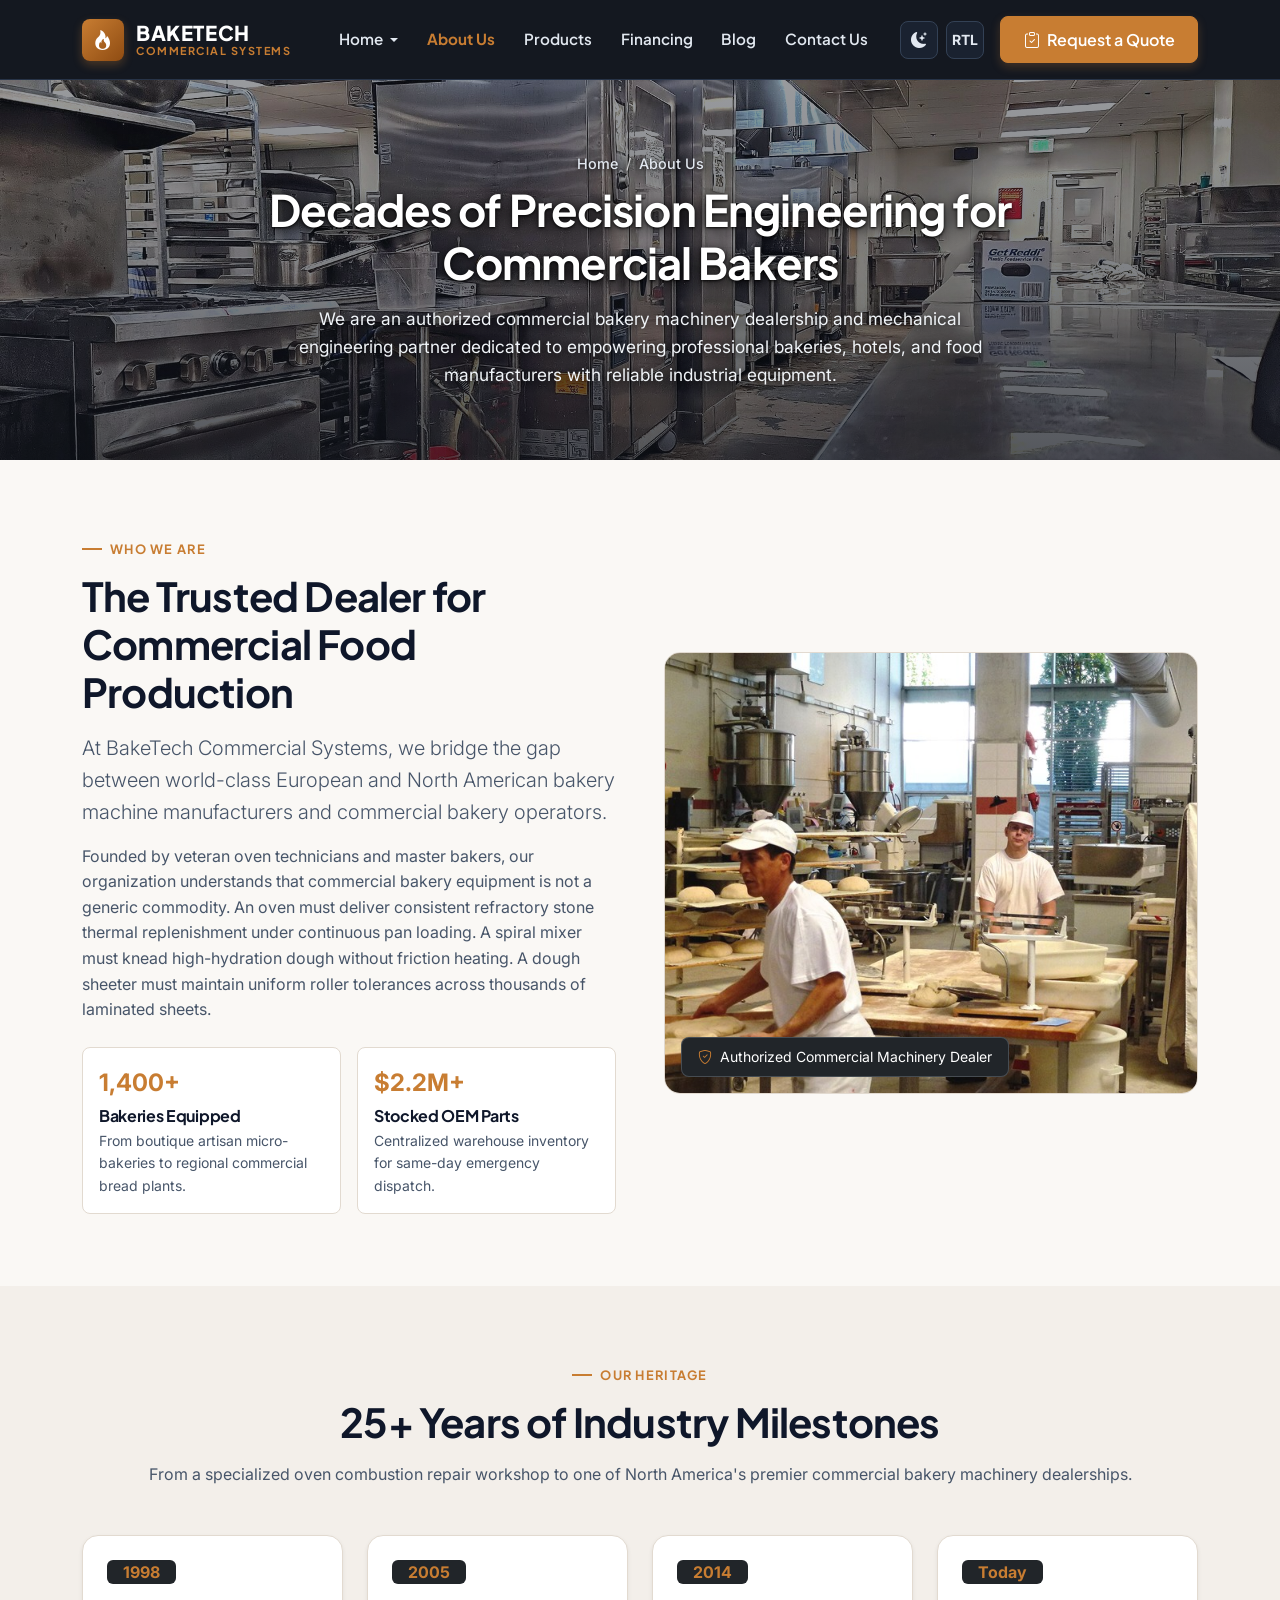
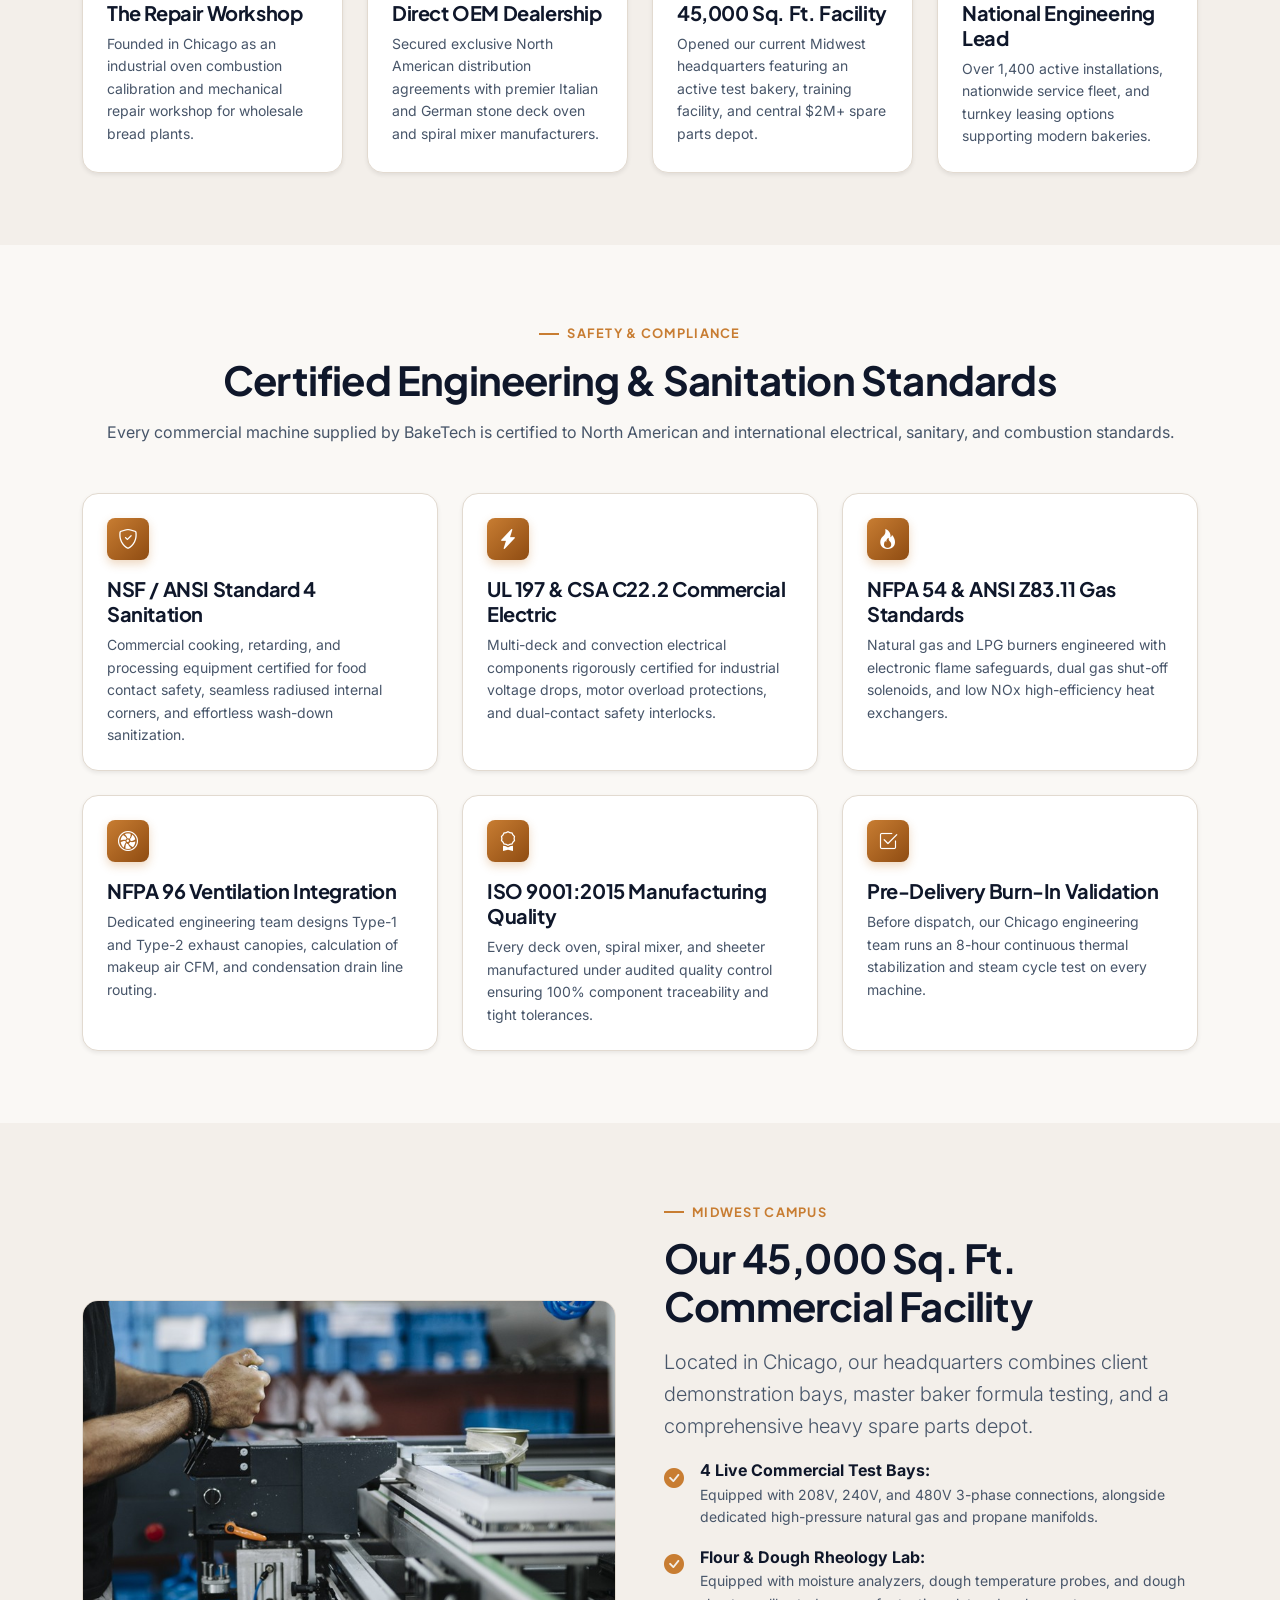
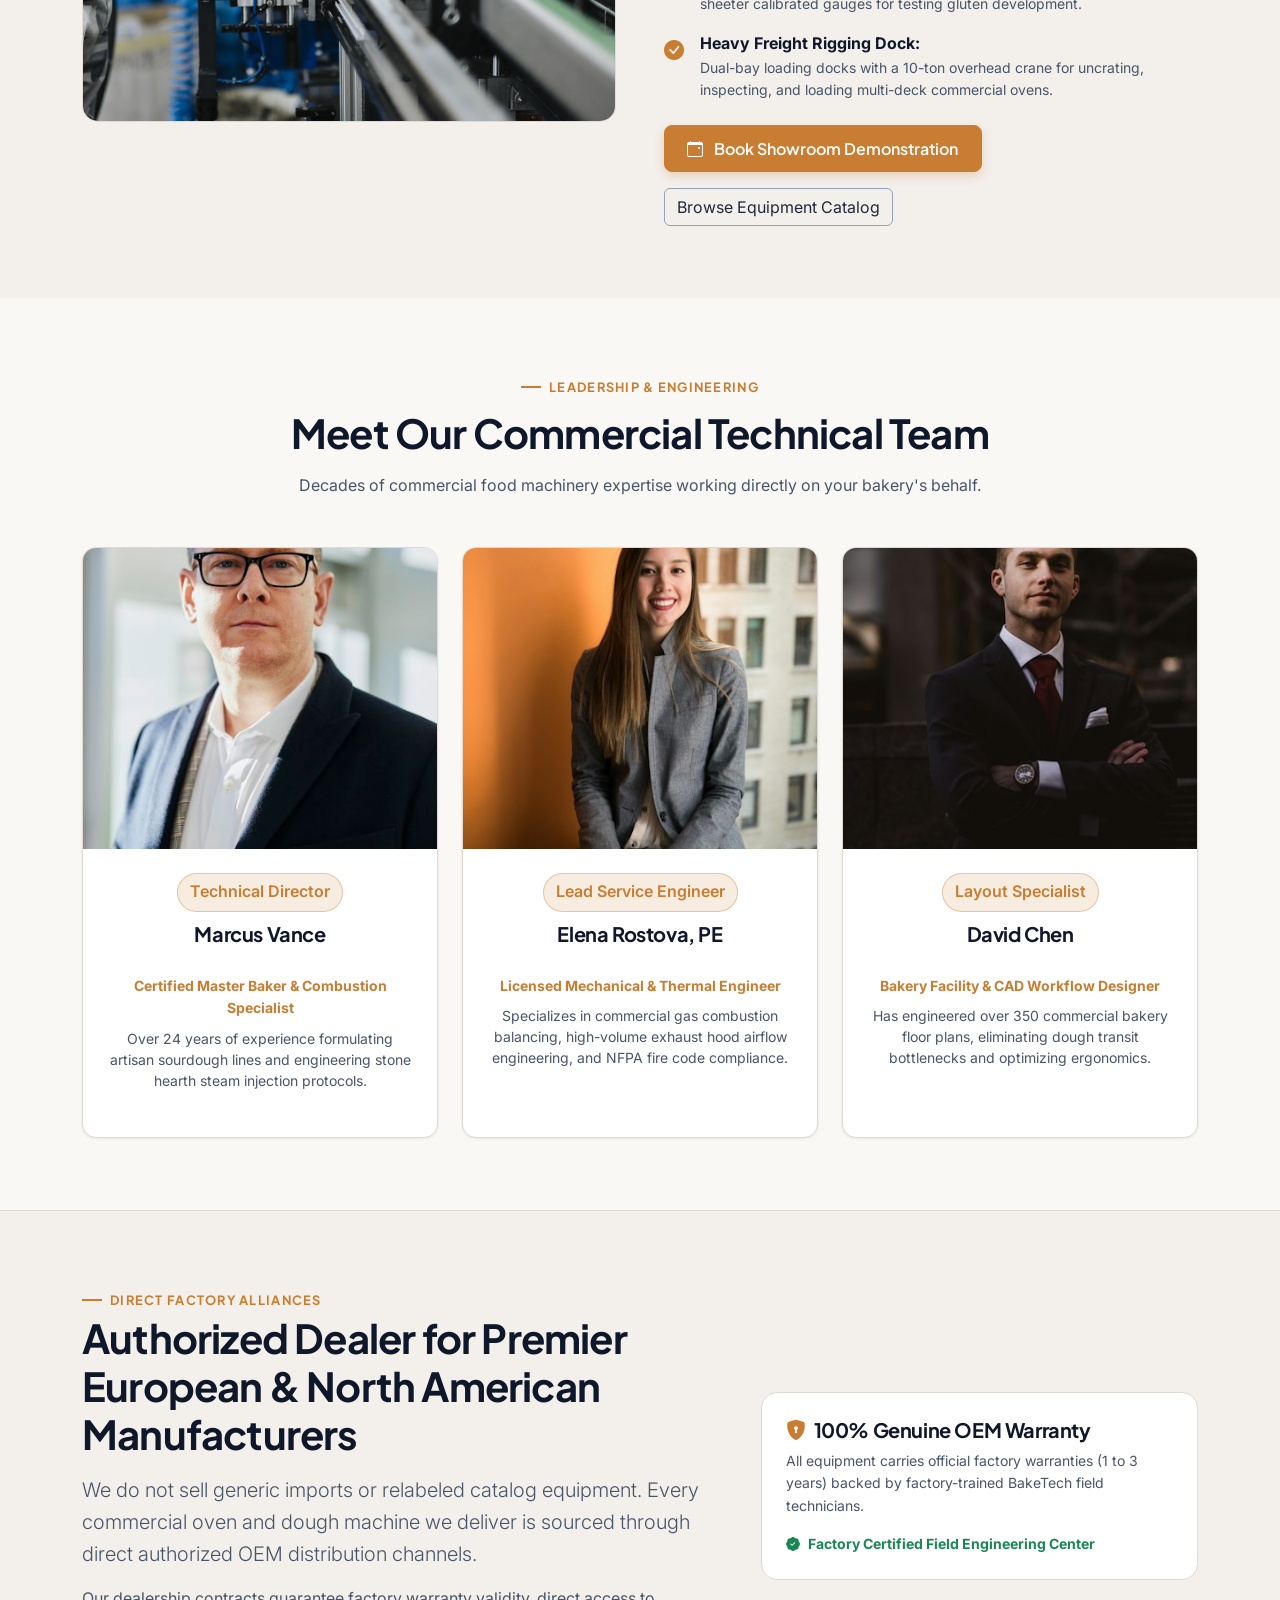
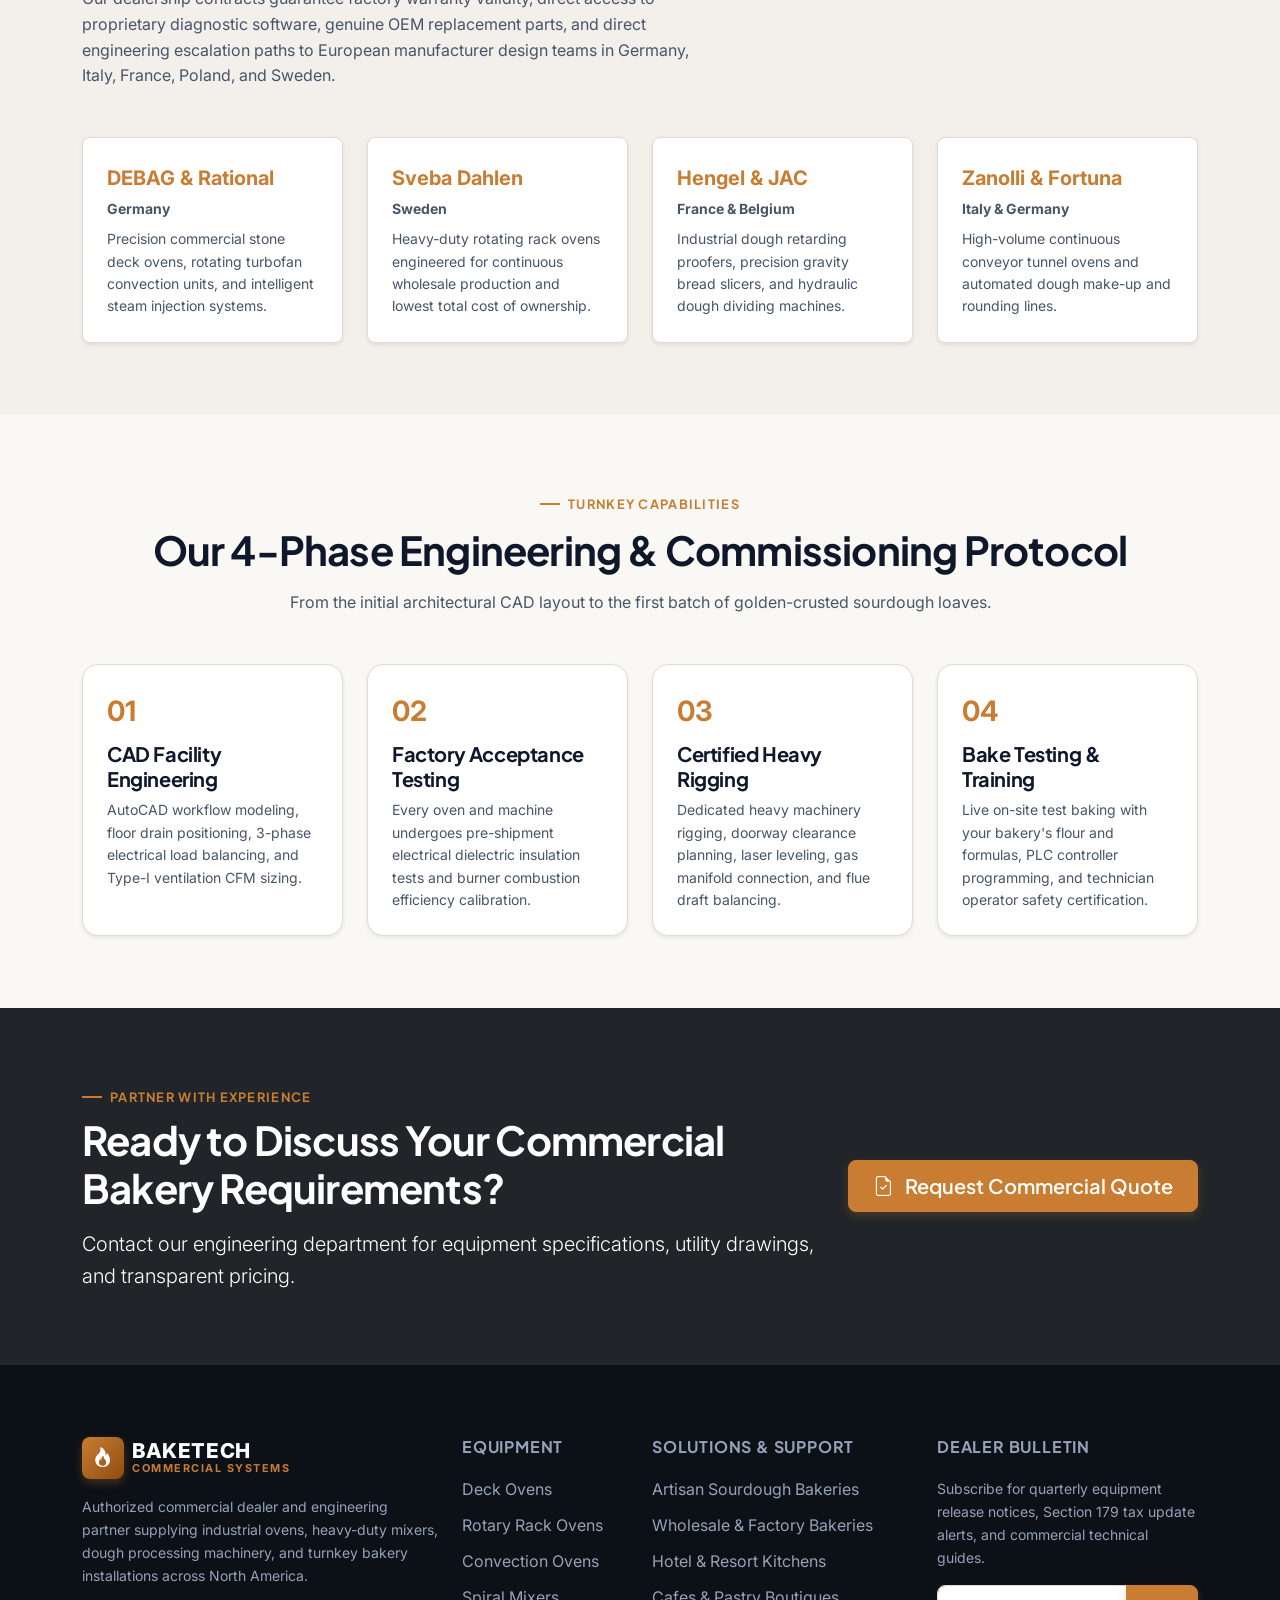
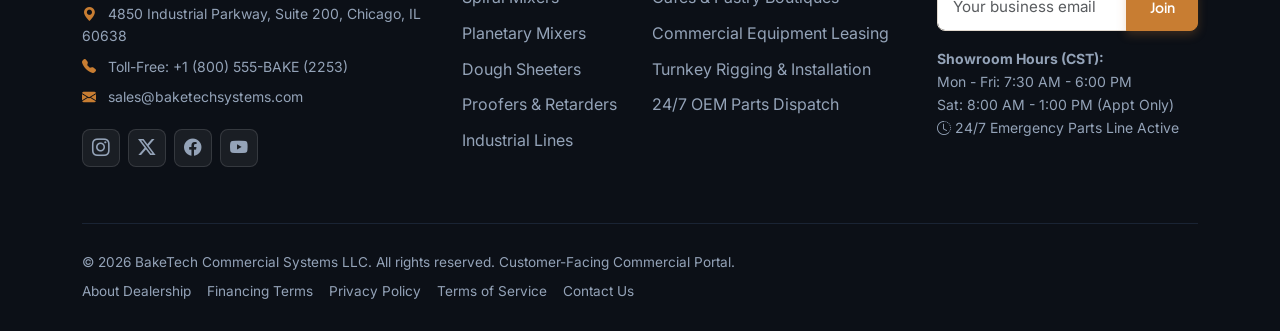
==== about.html @ b0a88c9b "Initial commit" ====
﻿<!DOCTYPE html>
<html lang="en" data-bs-theme="light" dir="ltr">
<head>
  <meta charset="UTF-8">
  <meta name="viewport" content="width=device-width, initial-scale=1.0">
  <title>About Us | BakeTech Commercial Systems – Commercial Bakery Equipment Dealer</title>
  <meta name="description" content="Learn about BakeTech Commercial Systems: over 25 years of commercial oven engineering, factory-certified technicians, showroom testing facility, and nationwide bakery machinery support.">
  <meta name="keywords" content="about baketech, commercial bakery equipment dealer, bakery engineering, commercial oven installation, bakery machinery supplier">
  
  <!-- Favicon -->
  <link rel="icon" type="image/svg+xml" href="data:image/svg+xml,<svg xmlns='http://www.w3.org/2000/svg' viewBox='0 0 32 32'><rect width='32' height='32' rx='6' fill='%23C87D32'/><path d='M8 10h16v12H8z' fill='none' stroke='white' stroke-width='2'/><path d='M11 15h10M11 18h6' stroke='white' stroke-width='2' stroke-linecap='round'/></svg>">

  <!-- Local Vendor CSS -->
  <link rel="stylesheet" href="assets/vendor/bootstrap/bootstrap.min.css">
  <link rel="stylesheet" href="assets/vendor/bootstrap-icons/bootstrap-icons.min.css">

  <!-- Custom Core & RTL Styles -->
  <link rel="stylesheet" href="assets/css/style.css">
  <link rel="stylesheet" href="assets/css/rtl.css">
</head>
<body>

  <!-- Global Master Navigation Bar -->
  <nav class="navbar navbar-expand-lg site-navbar sticky-top">
    <div class="container">
      <a class="navbar-brand" href="index.html">
        <div class="brand-icon-box">
          <i class="bi bi-fire"></i>
        </div>
        <div class="brand-text"><span class="brand-title">BAKETECH</span><span class="brand-subtitle">Commercial Systems</span></div>
      </a>

      <!-- Mobile Controls (Theme, RTL, Hamburger) -->
      <div class="d-flex align-items-center gap-2 d-lg-none">
        <button class="btn btn-utility theme-toggle-btn" aria-label="Toggle theme">
          <i class="bi bi-moon-stars-fill theme-toggle-icon"></i>
        </button>
        <button class="btn btn-utility rtl-toggle-btn" aria-label="Toggle RTL direction">
          <span class="rtl-label fw-bold small">RTL</span>
        </button>
        <button class="navbar-toggler border-0" type="button" data-bs-toggle="collapse" data-bs-target="#mainNavbar" aria-controls="mainNavbar" aria-expanded="false" aria-label="Toggle navigation">
          <span class="navbar-toggler-icon"></span>
        </button>
      </div>

      <!-- Navigation Links -->
      <div class="collapse navbar-collapse" id="mainNavbar">
        <ul class="navbar-nav mx-auto mb-2 mb-lg-0">
          <li class="nav-item dropdown">
            <a class="nav-link dropdown-toggle" href="#" role="button" data-bs-toggle="dropdown" aria-expanded="false">
              Home
            </a>
            <ul class="dropdown-menu">
              <li><a class="dropdown-item" href="index.html"><i class="bi bi-layout-text-window-reverse me-2 text-copper"></i> Home 1: Commercial Equipment</a></li>
              <li><a class="dropdown-item" href="home-solutions.html"><i class="bi bi-grid-1x2-fill me-2 text-copper"></i> Home 2: Solutions & Industry</a></li>
            </ul>
          </li>
          <li class="nav-item">
            <a class="nav-link active" href="about.html">About Us</a>
          </li>
          <li class="nav-item">
            <a class="nav-link" href="products.html">Products</a>
          </li>
          <li class="nav-item">
            <a class="nav-link" href="financing.html">Financing</a>
          </li>
          <li class="nav-item">
            <a class="nav-link" href="blog.html">Blog</a>
          </li>
          <li class="nav-item">
            <a class="nav-link" href="contact.html">Contact Us</a>
          </li>
        </ul>

        <!-- Right Utilities & Quote CTA -->
        <div class="d-none d-lg-flex align-items-center gap-2">
          <button class="btn btn-utility theme-toggle-btn" aria-label="Toggle dark/light theme" title="Toggle Theme">
            <i class="bi bi-moon-stars-fill theme-toggle-icon"></i>
          </button>
          <button class="btn btn-utility rtl-toggle-btn" aria-label="Toggle RTL layout" title="Toggle RTL">
            <span class="rtl-label fw-bold small">RTL</span>
          </button>
          <button type="button" class="btn btn-copper ms-2" data-bs-toggle="modal" data-bs-target="#quoteModal">
            <i class="bi bi-clipboard-check me-1"></i> Request a Quote
          </button>
        </div>
      </div>
    </div>
  </nav>

  <!-- Page Hero (Clearly Visible Hero Image with Center-Aligned Content) -->
  <section class="page-hero">
    <img src="assets/images/hero/hero-about-showroom.jpg" alt="BakeTech Commercial Bakery Equipment Showroom & Testing Center" class="page-hero-bg">
    <div class="container text-center">
      <nav aria-label="breadcrumb">
        <ol class="breadcrumb mb-2 small justify-content-center">
          <li class="breadcrumb-item"><a href="index.html">Home</a></li>
          <li class="breadcrumb-item active text-white" aria-current="page">About Us</li>
        </ol>
      </nav>
      <h1 class="display-4 fw-bold text-white mb-3">Decades of Precision Engineering for Commercial Bakers</h1>
      <p class="lead text-light text-opacity-90 mb-0 mx-auto max-w-700">
        We are an authorized commercial bakery machinery dealership and mechanical engineering partner dedicated to empowering professional bakeries, hotels, and food manufacturers with reliable industrial equipment.
      </p>
    </div>
  </section>

  <!-- Company Introduction & Background -->
  <section class="py-5">
    <div class="container py-4">
      <div class="row align-items-center g-5">
        <div class="col-lg-6">
          <div class="section-tag">Who We Are</div>
          <h2 class="display-6 fw-bold mb-3">The Trusted Dealer for Commercial Food Production</h2>
          <p class="lead text-muted mb-3">
            At BakeTech Commercial Systems, we bridge the gap between world-class European and North American bakery machine manufacturers and commercial bakery operators.
          </p>
          <p class="text-muted-custom mb-4">
            Founded by veteran oven technicians and master bakers, our organization understands that commercial bakery equipment is not a generic commodity. An oven must deliver consistent refractory stone thermal replenishment under continuous pan loading. A spiral mixer must knead high-hydration dough without friction heating. A dough sheeter must maintain uniform roller tolerances across thousands of laminated sheets.
          </p>
          <div class="row g-3">
            <div class="col-sm-6">
              <div class="p-3 rounded-3 bg-surface border border-subtle">
                <div class="fw-bold fs-4 text-copper mb-1">1,400+</div>
                <h6 class="fw-bold mb-1 text-main">Bakeries Equipped</h6>
                <p class="small text-muted mb-0">From boutique artisan micro-bakeries to regional commercial bread plants.</p>
              </div>
            </div>
            <div class="col-sm-6">
              <div class="p-3 rounded-3 bg-surface border border-subtle">
                <div class="fw-bold fs-4 text-copper mb-1">$2.2M+</div>
                <h6 class="fw-bold mb-1 text-main">Stocked OEM Parts</h6>
                <p class="small text-muted mb-0">Centralized warehouse inventory for same-day emergency dispatch.</p>
              </div>
            </div>
          </div>
        </div>
        <div class="col-lg-6">
          <div class="rounded-4 overflow-hidden shadow-xl border border-subtle position-relative">
            <img src="assets/images/about/about-client-consultation.jpg" alt="BakeTech Commercial Bakery Equipment Dealership Showroom & Industrial Oven Systems" class="w-100 object-fit-cover" style="height: 440px;">
            <div class="position-absolute bottom-0 start-0 m-3 px-3 py-2 rounded-3 bg-dark bg-opacity-80 text-white border border-secondary border-opacity-50 small">
              <i class="bi bi-shield-check text-copper me-1"></i> Authorized Commercial Machinery Dealer
            </div>
          </div>
        </div>
      </div>
    </div>
  </section>

  <!-- Company History Timeline -->
  <section class="py-5 bg-surface-alt">
    <div class="container py-4">
      <div class="text-center max-w-700 mx-auto mb-5">
        <div class="section-tag justify-content-center">Our Heritage</div>
        <h2 class="display-6 fw-bold mb-3">25+ Years of Industry Milestones</h2>
        <p class="text-muted-custom">
          From a specialized oven combustion repair workshop to one of North America's premier commercial bakery machinery dealerships.
        </p>
      </div>

      <div class="row g-4">
        <div class="col-md-6 col-lg-3">
          <div class="p-4 rounded-4 bg-surface border border-subtle h-100 shadow-sm position-relative">
            <span class="badge bg-dark text-copper mb-3 px-3 py-1 fw-bold fs-6">1998</span>
            <h5 class="fw-bold mb-2 text-main">The Repair Workshop</h5>
            <p class="small text-muted mb-0">Founded in Chicago as an industrial oven combustion calibration and mechanical repair workshop for wholesale bread plants.</p>
          </div>
        </div>
        <div class="col-md-6 col-lg-3">
          <div class="p-4 rounded-4 bg-surface border border-subtle h-100 shadow-sm position-relative">
            <span class="badge bg-dark text-copper mb-3 px-3 py-1 fw-bold fs-6">2005</span>
            <h5 class="fw-bold mb-2 text-main">Direct OEM Dealership</h5>
            <p class="small text-muted mb-0">Secured exclusive North American distribution agreements with premier Italian and German stone deck oven and spiral mixer manufacturers.</p>
          </div>
        </div>
        <div class="col-md-6 col-lg-3">
          <div class="p-4 rounded-4 bg-surface border border-subtle h-100 shadow-sm position-relative">
            <span class="badge bg-dark text-copper mb-3 px-3 py-1 fw-bold fs-6">2014</span>
            <h5 class="fw-bold mb-2 text-main">45,000 Sq. Ft. Facility</h5>
            <p class="small text-muted mb-0">Opened our current Midwest headquarters featuring an active test bakery, training facility, and central $2M+ spare parts depot.</p>
          </div>
        </div>
        <div class="col-md-6 col-lg-3">
          <div class="p-4 rounded-4 bg-surface border border-subtle h-100 shadow-sm position-relative">
            <span class="badge bg-dark text-copper mb-3 px-3 py-1 fw-bold fs-6">Today</span>
            <h5 class="fw-bold mb-2 text-main">National Engineering Lead</h5>
            <p class="small text-muted mb-0">Over 1,400 active installations, nationwide service fleet, and turnkey leasing options supporting modern bakeries.</p>
          </div>
        </div>
      </div>
    </div>
  </section>

  <!-- NEW CONTENT: Engineering Standards & Laboratory Certification Matrix -->
  <section class="py-5">
    <div class="container py-4">
      <div class="text-center max-w-700 mx-auto mb-5">
        <div class="section-tag justify-content-center">Safety & Compliance</div>
        <h2 class="display-6 fw-bold mb-3">Certified Engineering & Sanitation Standards</h2>
        <p class="text-muted-custom">
          Every commercial machine supplied by BakeTech is certified to North American and international electrical, sanitary, and combustion standards.
        </p>
      </div>

      <div class="row g-4">
        <div class="col-md-6 col-lg-4">
          <div class="p-4 rounded-4 bg-surface border border-subtle h-100 shadow-sm">
            <div class="brand-icon-box mb-3"><i class="bi bi-shield-check"></i></div>
            <h5 class="fw-bold mb-2 text-main">NSF / ANSI Standard 4 Sanitation</h5>
            <p class="small text-muted mb-0">Commercial cooking, retarding, and processing equipment certified for food contact safety, seamless radiused internal corners, and effortless wash-down sanitization.</p>
          </div>
        </div>
        <div class="col-md-6 col-lg-4">
          <div class="p-4 rounded-4 bg-surface border border-subtle h-100 shadow-sm">
            <div class="brand-icon-box mb-3"><i class="bi bi-lightning-charge-fill"></i></div>
            <h5 class="fw-bold mb-2 text-main">UL 197 & CSA C22.2 Commercial Electric</h5>
            <p class="small text-muted mb-0">Multi-deck and convection electrical components rigorously certified for industrial voltage drops, motor overload protections, and dual-contact safety interlocks.</p>
          </div>
        </div>
        <div class="col-md-6 col-lg-4">
          <div class="p-4 rounded-4 bg-surface border border-subtle h-100 shadow-sm">
            <div class="brand-icon-box mb-3"><i class="bi bi-fire"></i></div>
            <h5 class="fw-bold mb-2 text-main">NFPA 54 & ANSI Z83.11 Gas Standards</h5>
            <p class="small text-muted mb-0">Natural gas and LPG burners engineered with electronic flame safeguards, dual gas shut-off solenoids, and low NOx high-efficiency heat exchangers.</p>
          </div>
        </div>
        <div class="col-md-6 col-lg-4">
          <div class="p-4 rounded-4 bg-surface border border-subtle h-100 shadow-sm">
            <div class="brand-icon-box mb-3"><i class="bi bi-fan"></i></div>
            <h5 class="fw-bold mb-2 text-main">NFPA 96 Ventilation Integration</h5>
            <p class="small text-muted mb-0">Dedicated engineering team designs Type-1 and Type-2 exhaust canopies, calculation of makeup air CFM, and condensation drain line routing.</p>
          </div>
        </div>
        <div class="col-md-6 col-lg-4">
          <div class="p-4 rounded-4 bg-surface border border-subtle h-100 shadow-sm">
            <div class="brand-icon-box mb-3"><i class="bi bi-award"></i></div>
            <h5 class="fw-bold mb-2 text-main">ISO 9001:2015 Manufacturing Quality</h5>
            <p class="small text-muted mb-0">Every deck oven, spiral mixer, and sheeter manufactured under audited quality control ensuring 100% component traceability and tight tolerances.</p>
          </div>
        </div>
        <div class="col-md-6 col-lg-4">
          <div class="p-4 rounded-4 bg-surface border border-subtle h-100 shadow-sm">
            <div class="brand-icon-box mb-3"><i class="bi bi-check2-square"></i></div>
            <h5 class="fw-bold mb-2 text-main">Pre-Delivery Burn-In Validation</h5>
            <p class="small text-muted mb-0">Before dispatch, our Chicago engineering team runs an 8-hour continuous thermal stabilization and steam cycle test on every machine.</p>
          </div>
        </div>
      </div>
    </div>
  </section>

  <!-- NEW CONTENT: Facility & Demonstration Bakery Specifications -->
  <section class="py-5 bg-surface-alt">
    <div class="container py-4">
      <div class="row align-items-center g-5">
        <div class="col-lg-6">
          <div class="rounded-4 overflow-hidden shadow-xl border border-subtle">
            <img src="assets/images/about/about-quality-inspection.jpg" alt="Commercial Bakery Equipment Quality Inspection and Testing" class="w-100 object-fit-cover" style="height: 420px;">
          </div>
        </div>
        <div class="col-lg-6">
          <div class="section-tag">Midwest Campus</div>
          <h2 class="display-6 fw-bold mb-3">Our 45,000 Sq. Ft. Commercial Facility</h2>
          <p class="lead text-muted mb-3">
            Located in Chicago, our headquarters combines client demonstration bays, master baker formula testing, and a comprehensive heavy spare parts depot.
          </p>
          <div class="d-flex flex-column gap-3 mb-4">
            <div class="d-flex align-items-start gap-3">
              <i class="bi bi-check-circle-fill text-copper fs-5 mt-1"></i>
              <div>
                <strong class="text-main">4 Live Commercial Test Bays:</strong>
                <p class="small text-muted mb-0">Equipped with 208V, 240V, and 480V 3-phase connections, alongside dedicated high-pressure natural gas and propane manifolds.</p>
              </div>
            </div>
            <div class="d-flex align-items-start gap-3">
              <i class="bi bi-check-circle-fill text-copper fs-5 mt-1"></i>
              <div>
                <strong class="text-main">Flour & Dough Rheology Lab:</strong>
                <p class="small text-muted mb-0">Equipped with moisture analyzers, dough temperature probes, and dough sheeter calibrated gauges for testing gluten development.</p>
              </div>
            </div>
            <div class="d-flex align-items-start gap-3">
              <i class="bi bi-check-circle-fill text-copper fs-5 mt-1"></i>
              <div>
                <strong class="text-main">Heavy Freight Rigging Dock:</strong>
                <p class="small text-muted mb-0">Dual-bay loading docks with a 10-ton overhead crane for uncrating, inspecting, and loading multi-deck commercial ovens.</p>
              </div>
            </div>
          </div>
          <div class="d-flex flex-wrap gap-3">
            <a href="contact.html" class="btn btn-copper">
              <i class="bi bi-calendar-event me-2"></i> Book Showroom Demonstration
            </a>
            <a href="products.html" class="btn btn-outline-secondary">Browse Equipment Catalog</a>
          </div>
        </div>
      </div>
    </div>
  </section>

  <!-- Technical Leadership Team Section -->
  <section class="py-5">
    <div class="container py-4">
      <div class="text-center max-w-700 mx-auto mb-5">
        <div class="section-tag justify-content-center">Leadership & Engineering</div>
        <h2 class="display-6 fw-bold mb-3">Meet Our Commercial Technical Team</h2>
        <p class="text-muted-custom">
          Decades of commercial food machinery expertise working directly on your bakery's behalf.
        </p>
      </div>

      <div class="row g-4 justify-content-center">
        <div class="col-md-6 col-lg-4">
          <div class="card-custom text-center">
            <div class="card-img-wrapper" style="padding-top: 85%;">
              <img src="assets/images/team/team-lead-technician.jpg" alt="Marcus Vance - Master Baker & Technical Director">
            </div>
            <div class="card-body-custom">
              <span class="badge-copper mb-2 align-self-center">Technical Director</span>
              <h5 class="fw-bold mb-1 text-main">Marcus Vance</h5>
              <small class="text-copper fw-bold mb-2 d-block">Certified Master Baker & Combustion Specialist</small>
              <p class="small text-muted mb-0">Over 24 years of experience formulating artisan sourdough lines and engineering stone hearth steam injection protocols.</p>
            </div>
          </div>
        </div>

        <div class="col-md-6 col-lg-4">
          <div class="card-custom text-center">
            <div class="card-img-wrapper" style="padding-top: 85%;">
              <img src="assets/images/team/team-service-manager.jpg" alt="Elena Rostova - Commercial Ovens Project Engineer">
            </div>
            <div class="card-body-custom">
              <span class="badge-copper mb-2 align-self-center">Lead Service Engineer</span>
              <h5 class="fw-bold mb-1 text-main">Elena Rostova, PE</h5>
              <small class="text-copper fw-bold mb-2 d-block">Licensed Mechanical & Thermal Engineer</small>
              <p class="small text-muted mb-0">Specializes in commercial gas combustion balancing, high-volume exhaust hood airflow engineering, and NFPA fire code compliance.</p>
            </div>
          </div>
        </div>

        <div class="col-md-6 col-lg-4">
          <div class="card-custom text-center">
            <div class="card-img-wrapper" style="padding-top: 85%;">
              <img src="assets/images/team/team-sales-consultant.jpg" alt="David Chen - Bakery Layout Specialist">
            </div>
            <div class="card-body-custom">
              <span class="badge-copper mb-2 align-self-center">Layout Specialist</span>
              <h5 class="fw-bold mb-1 text-main">David Chen</h5>
              <small class="text-copper fw-bold mb-2 d-block">Bakery Facility & CAD Workflow Designer</small>
              <p class="small text-muted mb-0">Has engineered over 350 commercial bakery floor plans, eliminating dough transit bottlenecks and optimizing ergonomics.</p>
            </div>
          </div>
        </div>
      </div>
    </div>
  </section>

  <!-- Authorized OEM Brand Distribution & Engineering Alliances -->
  <section class="py-5 bg-surface-alt border-top border-subtle">
    <div class="container py-4">
      <div class="row align-items-center g-5 mb-5">
        <div class="col-lg-7">
          <div class="section-tag mb-1">Direct Factory Alliances</div>
          <h2 class="display-6 fw-bold mb-3">Authorized Dealer for Premier European & North American Manufacturers</h2>
          <p class="lead text-muted mb-3">
            We do not sell generic imports or relabeled catalog equipment. Every commercial oven and dough machine we deliver is sourced through direct authorized OEM distribution channels.
          </p>
          <p class="text-muted-custom mb-0">
            Our dealership contracts guarantee factory warranty validity, direct access to proprietary diagnostic software, genuine OEM replacement parts, and direct engineering escalation paths to European manufacturer design teams in Germany, Italy, France, Poland, and Sweden.
          </p>
        </div>
        <div class="col-lg-5 text-lg-end">
          <div class="p-4 rounded-4 bg-surface border border-subtle text-start">
            <h5 class="fw-bold mb-2 text-main"><i class="bi bi-shield-lock-fill text-copper me-2"></i>100% Genuine OEM Warranty</h5>
            <p class="small text-muted mb-3">All equipment carries official factory warranties (1 to 3 years) backed by factory-trained BakeTech field technicians.</p>
            <div class="d-flex align-items-center gap-2 text-success small fw-bold">
              <i class="bi bi-patch-check-fill"></i> Factory Certified Field Engineering Center
            </div>
          </div>
        </div>
      </div>

      <div class="row g-4">
        <div class="col-md-6 col-lg-3">
          <div class="card bg-surface border border-subtle rounded-3 p-4 h-100 shadow-sm">
            <div class="fw-bold fs-5 text-copper mb-1">DEBAG & Rational</div>
            <div class="small text-muted fw-bold mb-2">Germany</div>
            <p class="small text-muted mb-0">Precision commercial stone deck ovens, rotating turbofan convection units, and intelligent steam injection systems.</p>
          </div>
        </div>
        <div class="col-md-6 col-lg-3">
          <div class="card bg-surface border border-subtle rounded-3 p-4 h-100 shadow-sm">
            <div class="fw-bold fs-5 text-copper mb-1">Sveba Dahlen</div>
            <div class="small text-muted fw-bold mb-2">Sweden</div>
            <p class="small text-muted mb-0">Heavy-duty rotating rack ovens engineered for continuous wholesale production and lowest total cost of ownership.</p>
          </div>
        </div>
        <div class="col-md-6 col-lg-3">
          <div class="card bg-surface border border-subtle rounded-3 p-4 h-100 shadow-sm">
            <div class="fw-bold fs-5 text-copper mb-1">Hengel & JAC</div>
            <div class="small text-muted fw-bold mb-2">France & Belgium</div>
            <p class="small text-muted mb-0">Industrial dough retarding proofers, precision gravity bread slicers, and hydraulic dough dividing machines.</p>
          </div>
        </div>
        <div class="col-md-6 col-lg-3">
          <div class="card bg-surface border border-subtle rounded-3 p-4 h-100 shadow-sm">
            <div class="fw-bold fs-5 text-copper mb-1">Zanolli & Fortuna</div>
            <div class="small text-muted fw-bold mb-2">Italy & Germany</div>
            <p class="small text-muted mb-0">High-volume continuous conveyor tunnel ovens and automated dough make-up and rounding lines.</p>
          </div>
        </div>
      </div>
    </div>
  </section>

  <!-- Turnkey Facility Engineering & Commissioning Phases -->
  <section class="py-5" id="service">
    <div class="container py-4">
      <div class="text-center max-w-700 mx-auto mb-5">
        <div class="section-tag justify-content-center">Turnkey Capabilities</div>
        <h2 class="display-6 fw-bold mb-3">Our 4-Phase Engineering & Commissioning Protocol</h2>
        <p class="text-muted-custom">
          From the initial architectural CAD layout to the first batch of golden-crusted sourdough loaves.
        </p>
      </div>

      <div class="row g-4">
        <div class="col-md-6 col-lg-3">
          <div class="p-4 rounded-4 bg-surface border border-subtle h-100 shadow-sm">
            <div class="fw-bold fs-3 text-copper mb-2">01</div>
            <h5 class="fw-bold mb-2 text-main">CAD Facility Engineering</h5>
            <p class="small text-muted mb-0">AutoCAD workflow modeling, floor drain positioning, 3-phase electrical load balancing, and Type-I ventilation CFM sizing.</p>
          </div>
        </div>
        <div class="col-md-6 col-lg-3">
          <div class="p-4 rounded-4 bg-surface border border-subtle h-100 shadow-sm">
            <div class="fw-bold fs-3 text-copper mb-2">02</div>
            <h5 class="fw-bold mb-2 text-main">Factory Acceptance Testing</h5>
            <p class="small text-muted mb-0">Every oven and machine undergoes pre-shipment electrical dielectric insulation tests and burner combustion efficiency calibration.</p>
          </div>
        </div>
        <div class="col-md-6 col-lg-3">
          <div class="p-4 rounded-4 bg-surface border border-subtle h-100 shadow-sm">
            <div class="fw-bold fs-3 text-copper mb-2">03</div>
            <h5 class="fw-bold mb-2 text-main">Certified Heavy Rigging</h5>
            <p class="small text-muted mb-0">Dedicated heavy machinery rigging, doorway clearance planning, laser leveling, gas manifold connection, and flue draft balancing.</p>
          </div>
        </div>
        <div class="col-md-6 col-lg-3">
          <div class="p-4 rounded-4 bg-surface border border-subtle h-100 shadow-sm">
            <div class="fw-bold fs-3 text-copper mb-2">04</div>
            <h5 class="fw-bold mb-2 text-main">Bake Testing & Training</h5>
            <p class="small text-muted mb-0">Live on-site test baking with your bakery's flour and formulas, PLC controller programming, and technician operator safety certification.</p>
          </div>
        </div>
      </div>
    </div>
  </section>

  <!-- Pre-Footer Strong Enquiry CTA -->
  <section class="py-5 bg-dark text-light position-relative overflow-hidden">
    <div class="container py-4 position-relative z-2">
      <div class="row align-items-center justify-content-between g-4">
        <div class="col-lg-8">
          <div class="section-tag text-copper mb-2">Partner with Experience</div>
          <h2 class="display-6 fw-bold text-white mb-3">Ready to Discuss Your Commercial Bakery Requirements?</h2>
          <p class="lead text-light text-opacity-75 mb-0">
            Contact our engineering department for equipment specifications, utility drawings, and transparent pricing.
          </p>
        </div>
        <div class="col-lg-4 text-lg-end">
          <button type="button" class="btn btn-copper btn-lg px-4" data-bs-toggle="modal" data-bs-target="#quoteModal">
            <i class="bi bi-file-earmark-check me-2"></i> Request Commercial Quote
          </button>
        </div>
      </div>
    </div>
  </section>

  <!-- Global Footer -->
  <footer class="site-footer">
    <div class="container">
      <div class="row g-4">
        <!-- Col 1: Brand & Contact -->
        <div class="col-lg-4">
          <a href="index.html" class="d-inline-flex align-items-center gap-2 mb-3 text-decoration-none">
            <div class="brand-icon-box">
              <i class="bi bi-fire"></i>
            </div>
            <div class="brand-text"><span class="brand-title text-white">BAKETECH</span><span class="brand-subtitle">Commercial Systems</span></div>
          </a>
          <p class="small footer-desc mb-3">
            Authorized commercial dealer and engineering partner supplying industrial ovens, heavy-duty mixers, dough processing machinery, and turnkey bakery installations across North America.
          </p>
          <div class="d-flex flex-column gap-2 small mb-3">
            <div><i class="bi bi-geo-alt-fill text-copper me-2"></i> 4850 Industrial Parkway, Suite 200, Chicago, IL 60638</div>
            <div><i class="bi bi-telephone-fill text-copper me-2"></i> Toll-Free: +1 (800) 555-BAKE (2253)</div>
            <div><i class="bi bi-envelope-fill text-copper me-2"></i> sales@baketechsystems.com</div>
          </div>
          <!-- Verified Social Media Links -->
          <div class="d-flex gap-2 pt-1">
            <a href="https://instagram.com" target="_blank" rel="noopener noreferrer" class="social-icon-btn" aria-label="Instagram" title="Follow BakeTech on Instagram">
              <i class="bi bi-instagram"></i>
            </a>
            <a href="https://x.com" target="_blank" rel="noopener noreferrer" class="social-icon-btn" aria-label="X (Twitter)" title="Follow BakeTech on X">
              <i class="bi bi-twitter-x"></i>
            </a>
            <a href="https://facebook.com" target="_blank" rel="noopener noreferrer" class="social-icon-btn" aria-label="Facebook" title="Follow BakeTech on Facebook">
              <i class="bi bi-facebook"></i>
            </a>
            <a href="https://youtube.com" target="_blank" rel="noopener noreferrer" class="social-icon-btn" aria-label="YouTube" title="Subscribe to BakeTech on YouTube">
              <i class="bi bi-youtube"></i>
            </a>
          </div>
        </div>

        <!-- Col 2: Equipment Categories -->
        <div class="col-sm-6 col-lg-2">
          <h5>Equipment</h5>
          <ul class="footer-links">
            <li><a href="products.html?cat=deck-ovens">Deck Ovens</a></li>
            <li><a href="products.html?cat=rotary-rack-ovens">Rotary Rack Ovens</a></li>
            <li><a href="products.html?cat=convection-ovens">Convection Ovens</a></li>
            <li><a href="products.html?cat=spiral-mixers">Spiral Mixers</a></li>
            <li><a href="products.html?cat=planetary-mixers">Planetary Mixers</a></li>
            <li><a href="products.html?cat=dough-sheeters">Dough Sheeters</a></li>
            <li><a href="products.html?cat=proofers-retarders">Proofers & Retarders</a></li>
            <li><a href="products.html?cat=industrial-equipment">Industrial Lines</a></li>
          </ul>
        </div>

        <!-- Col 3: Industry Solutions & Services -->
        <div class="col-sm-6 col-lg-3">
          <h5>Solutions & Support</h5>
          <ul class="footer-links">
            <li><a href="home-solutions.html#artisan">Artisan Sourdough Bakeries</a></li>
            <li><a href="home-solutions.html#wholesale">Wholesale & Factory Bakeries</a></li>
            <li><a href="home-solutions.html#hotel">Hotel & Resort Kitchens</a></li>
            <li><a href="home-solutions.html#cafe">Cafes & Pastry Boutiques</a></li>
            <li><a href="financing.html">Commercial Equipment Leasing</a></li>
            <li><a href="about.html#service">Turnkey Rigging & Installation</a></li>
            <li><a href="contact.html#support">24/7 OEM Parts Dispatch</a></li>
          </ul>
        </div>

        <!-- Col 4: Newsletter & Showroom Hours -->
        <div class="col-lg-3">
          <h5>Dealer Bulletin</h5>
          <p class="small footer-desc mb-3">
            Subscribe for quarterly equipment release notices, Section 179 tax update alerts, and commercial technical guides.
          </p>
          <form class="needs-validation mb-3" novalidate>
            <div class="input-group">
              <input type="email" class="form-control form-control-sm email-format-input" placeholder="Your business email" required>
              <button class="btn btn-copper btn-sm" type="submit">Join</button>
            </div>
          </form>
          <div class="showroom-hours small">
            <strong>Showroom Hours (CST):</strong><br>
            Mon - Fri: 7:30 AM - 6:00 PM<br>
            Sat: 8:00 AM - 1:00 PM (Appt Only)<br>
            <span class="emergency-parts-line"><i class="bi bi-clock-history me-1"></i>24/7 Emergency Parts Line Active</span>
          </div>
        </div>
      </div>

      <!-- Bottom Bar -->
      <div class="footer-bottom d-flex flex-wrap justify-content-between align-items-center gap-2">
        <div>
          &copy; <span class="current-year">2026</span> BakeTech Commercial Systems LLC. All rights reserved. Customer-Facing Commercial Portal.
        </div>
        <div class="d-flex flex-wrap gap-3 footer-legal-links">
          <a href="about.html">About Dealership</a>
          <a href="financing.html">Financing Terms</a>
          <a href="privacy.html">Privacy Policy</a>
          <a href="terms.html">Terms of Service</a>
          <a href="contact.html">Contact Us</a>
        </div>
      </div>
    </div>
  </footer>

  <!-- Quick Quote Request Modal (Global) -->
  <div class="modal fade" id="quoteModal" tabindex="-1" aria-labelledby="quoteModalLabel" aria-hidden="true">
    <div class="modal-dialog modal-dialog-centered modal-lg">
      <div class="modal-content bg-surface border border-subtle">
        <div class="modal-header border-bottom border-subtle">
          <div class="d-flex align-items-center gap-2">
            <div class="brand-icon-box" style="width: 32px; height: 32px; font-size: 0.9rem;">
              <i class="bi bi-file-earmark-text"></i>
            </div>
            <div>
              <h5 class="modal-title fw-bold mb-0" id="quoteModalLabel">Request Commercial Equipment Quote</h5>
              <small class="text-muted">Direct B2B dealer pricing & utility compatibility assessment</small>
            </div>
          </div>
          <button type="button" class="btn-close" data-bs-dismiss="modal" aria-label="Close"></button>
        </div>
        <form class="needs-validation" novalidate id="globalQuoteForm">
          <div class="modal-body p-4">
            <div class="row g-3">
              <div class="col-md-6">
                <label class="form-label">Full Name <span class="text-danger">*</span></label>
                <input type="text" class="form-control name-only-input" name="fullName" placeholder="e.g. Marcus Vance" pattern="^[A-Za-z\s\.\'\-]{2,50}$" title="Name must only contain letters" required>
                <div class="invalid-feedback">Please enter your full name (letters only).</div>
              </div>
              <div class="col-md-6">
                <label class="form-label">Bakery / Company Name <span class="text-danger">*</span></label>
                <input type="text" class="form-control" placeholder="e.g. Vance Artisan Sourdough Co." required>
                <div class="invalid-feedback">Please provide your business name.</div>
              </div>
              <div class="col-md-6">
                <label class="form-label">Business Email <span class="text-danger">*</span></label>
                <input type="email" class="form-control" placeholder="marcus@vancebakery.com" required>
                <div class="invalid-feedback">Please provide a valid business email.</div>
              </div>
              <div class="col-md-6">
                <label class="form-label">Commercial Phone <span class="text-danger">*</span></label>
                <input type="tel" class="form-control phone-numbers-only-input" name="phone" placeholder="(312) 555-0199" pattern="^[\d\s+\-\(\)]{7,25}$" title="Phone must only contain numbers" required>
                <div class="invalid-feedback">Please provide a valid phone number (digits only).</div>
              </div>
              <div class="col-md-6">
                <label class="form-label">Equipment Category or Model</label>
                <select class="form-select" id="quoteEquipmentSelect">
                  <option value="deck-ovens">Commercial Deck Ovens (Modular Stone)</option>
                  <option value="rotary-rack-ovens">Industrial Rotary Rack Ovens</option>
                  <option value="convection-ovens">Commercial Convection Ovens</option>
                  <option value="spiral-mixers">Heavy-Duty Spiral Dough Mixers</option>
                  <option value="planetary-mixers">Planetary Mixers (Pastry & Batters)</option>
                  <option value="dough-sheeters">Automated Dough Sheeters</option>
                  <option value="dough-dividers">Dough Dividers & Rounders</option>
                  <option value="proofers-retarders">Dough Proofers & Retarders</option>
                  <option value="bread-slicers">Commercial Bread Slicers</option>
                  <option value="display-cabinets">Bakery Display Showcases</option>
                  <option value="industrial-equipment">Complete Industrial Bakery Lines</option>
                </select>
              </div>
              <div class="col-md-6">
                <label class="form-label">Business Facility Type</label>
                <select class="form-select">
                  <option>Artisan Retail Bakehouse</option>
                  <option>High-Volume Wholesale Bakery</option>
                  <option>Hotel / Resort Central Kitchen</option>
                  <option>Specialty Cafe / Patisserie</option>
                  <option>Industrial Dough / Food Plant</option>
                  <option>New Commercial Bakery (Startup)</option>
                </select>
              </div>
              <div class="col-md-6">
                <label class="form-label">Estimated Purchase Timeline</label>
                <select class="form-select">
                  <option>Immediate (Ready to Order 1-2 Weeks)</option>
                  <option>Planning 30 - 60 Days</option>
                  <option>Q1/Q2 Upcoming Budget</option>
                  <option>Budgetary Estimate / Blueprint Planning</option>
                </select>
              </div>
              <div class="col-md-6">
                <label class="form-label">Commercial Financing / Lease Interest?</label>
                <select class="form-select">
                  <option>Yes, send $1 Buyout Lease options</option>
                  <option>Yes, send FMV Fair Market Value Lease options</option>
                  <option>Direct Capital Outright Purchase</option>
                  <option>Undecided / Reviewing options</option>
                </select>
              </div>
              <div class="col-12">
                <label class="form-label">Project Details & Daily Output Capacity</label>
                <textarea class="form-control" rows="3" placeholder="Tell us about your production goals (e.g., 500 baguettes/day, electrical 208V 3-phase available, need delivery by next month)..."></textarea>
              </div>
            </div>
          </div>
          <div class="modal-footer border-top border-subtle">
            <button type="button" class="btn btn-outline-secondary" data-bs-dismiss="modal">Cancel</button>
            <button type="submit" class="btn btn-copper px-4">
              <i class="bi bi-send-fill me-1"></i> Submit Quote Request
            </button>
          </div>
        </form>
      </div>
    </div>
  </div>

  <!-- Submission Feedback Modal -->
  <div class="modal fade" id="submissionFeedbackModal" tabindex="-1" aria-hidden="true">
    <div class="modal-dialog modal-dialog-centered">
      <div class="modal-content bg-surface border border-subtle">
        <div class="modal-body text-center p-4">
          <div class="brand-icon-box mx-auto mb-3" style="width: 56px; height: 56px; font-size: 1.75rem;">
            <i class="bi bi-check-lg"></i>
          </div>
          <h4 class="fw-bold mb-2">Inquiry Confirmed (Demo Mode)</h4>
          <p class="text-muted mb-3">
            Your commercial equipment request has been successfully validated.
          </p>
          <div class="p-3 bg-surface-alt rounded-3 border border-subtle text-start small mb-3">
            <div class="d-flex justify-content-between mb-1">
              <span class="text-muted">Inquiry Reference:</span>
              <strong id="feedbackRefNumber" class="text-copper">BK-847291</strong>
            </div>
            <div class="d-flex justify-content-between mb-1">
              <span class="text-muted">Assigned Hub:</span>
              <span>Midwest Engineering Dispatch</span>
            </div>
            <div class="d-flex justify-content-between">
              <span class="text-muted">Status:</span>
              <span class="badge bg-success">Ready for Sales Review</span>
            </div>
          </div>
          <p class="small text-muted mb-4">
            <em>Note: In a production deployment, this submission dispatches directly to BakeTech Sales Engineering with full CAD specifications and technical quote sheets.</em>
          </p>
          <button type="button" class="btn btn-copper px-4" data-bs-dismiss="modal">Close Window</button>
        </div>
      </div>
    </div>
  </div>

  <!-- Back to Top Button -->
  <button id="backToTopBtn" class="back-to-top-btn" aria-label="Back to top">
    <i class="bi bi-arrow-up"></i>
  </button>

  <!-- Local Vendor JS -->
  <script src="assets/vendor/bootstrap/bootstrap.bundle.min.js"></script>

  <!-- Application Scripts -->
  <script src="assets/js/products-data.js"></script>
  <script src="assets/js/blog-data.js"></script>
  <script src="assets/js/main.js"></script>
</body>
</html>
---- assets/css/style.css ----
/* ==========================================================================
   BakeTech Commercial Systems - Master Design System & Stylesheet
   Modern Commercial Bakery Equipment & Industrial Ovens Dealer
   ========================================================================== */

/* --- Google Fonts Import --- */
@import url('https://fonts.googleapis.com/css2?family=Plus+Jakarta+Sans:wght@300;400;500;600;700;800&family=Inter:wght@300;400;500;600;700&display=swap');

/* --- Root Design Tokens (Light Mode Default) --- */
:root,
[data-bs-theme="light"],
body.light-mode {
  --font-heading: 'Plus Jakarta Sans', -apple-system, BlinkMacSystemFont, 'Segoe UI', Roboto, sans-serif;
  --font-body: 'Inter', -apple-system, BlinkMacSystemFont, 'Segoe UI', Roboto, sans-serif;

  /* Color Palette */
  --color-primary: #0F172A;        /* Deep Industrial Charcoal / Slate */
  --color-primary-light: #1E293B;
  --color-secondary: #C87D32;      /* Bakery Copper / Warm Hearth Amber */
  --color-secondary-hover: #B2651F;
  --color-accent-gold: #D9822B;
  --color-steel: #475569;
  --color-steel-light: #64748B;
  
  /* Surfaces & Backgrounds */
  --bg-body: #FAF8F5;              /* Warm Bakery Cream */
  --bg-surface: #FFFFFF;           /* Card White */
  --bg-surface-alt: #F3EFEA;       /* Subtle Warm Cream */
  --bg-surface-elevated: #FFFFFF;
  --border-subtle: #E2DAD0;
  --border-accent: #E8D6C3;

  /* Typography */
  --text-main: #0F172A;
  --text-muted: #475569;
  --text-light: #F8FAFC;

  /* Shadows */
  --shadow-sm: 0 1px 3px 0 rgba(15, 23, 42, 0.08);
  --shadow-md: 0 4px 6px -1px rgba(15, 23, 42, 0.1), 0 2px 4px -2px rgba(15, 23, 42, 0.06);
  --shadow-lg: 0 10px 20px -3px rgba(15, 23, 42, 0.12), 0 4px 6px -4px rgba(15, 23, 42, 0.08);
  --shadow-xl: 0 20px 25px -5px rgba(15, 23, 42, 0.14), 0 8px 10px -6px rgba(15, 23, 42, 0.08);
  --shadow-copper: 0 10px 25px -5px rgba(200, 125, 50, 0.3);

  /* Transitions */
  --transition-fast: 0.15s ease-in-out;
  --transition-normal: 0.25s ease-in-out;
  --transition-slow: 0.4s cubic-bezier(0.16, 1, 0.3, 1);
}

/* --- Dark Theme Overrides (High-Contrast & Vibrant) --- */
[data-bs-theme="dark"], body.dark-mode {
  --color-primary: #F8FAFC;
  --color-primary-light: #E2E8F0;
  --color-secondary: #C87D32;
  --color-secondary-hover: #D9822B;
  --color-accent-gold: #E5A855;
  --color-steel: #94A3B8;
  --color-steel-light: #CBD5E1;

  --bg-body: #0B0F17;              /* Deep High-End Slate */
  --bg-surface: #141A24;           /* Card Surface */
  --bg-surface-alt: #1C2433;       /* Card Alt */
  --bg-surface-elevated: #232D3F;
  --border-subtle: #273347;
  --border-accent: #523F2C;

  --text-main: #F8FAFC;
  --text-muted: #94A3B8;
  --text-light: #F8FAFC;

  --shadow-sm: 0 1px 3px 0 rgba(0, 0, 0, 0.3);
  --shadow-md: 0 4px 8px -1px rgba(0, 0, 0, 0.5);
  --shadow-lg: 0 10px 20px -3px rgba(0, 0, 0, 0.6);
  --shadow-xl: 0 20px 25px -5px rgba(0, 0, 0, 0.7);
}

/* ==========================================================================
   Base & Typography
   ========================================================================== */
*, *::before, *::after {
  box-sizing: border-box;
}

html {
  scroll-behavior: smooth;
  font-size: 16px;
}

body {
  font-family: var(--font-body);
  background-color: var(--bg-body);
  color: var(--text-main);
  line-height: 1.6;
  overflow-x: hidden;
  transition: background-color var(--transition-normal), color var(--transition-normal);
}

h1, h2, h3, h4, h5, h6, .font-heading {
  font-family: var(--font-heading);
  font-weight: 700;
  color: var(--text-main);
  line-height: 1.25;
  letter-spacing: -0.02em;
}

[data-bs-theme="dark"] h1, 
[data-bs-theme="dark"] h2, 
[data-bs-theme="dark"] h3, 
[data-bs-theme="dark"] h4, 
[data-bs-theme="dark"] h5, 
[data-bs-theme="dark"] h6 {
  color: #FFFFFF !important;
}

[data-bs-theme="light"] h1:not(.page-hero h1):not(.hero-title):not(.site-footer h1):not(.category-card-title):not(.text-white), 
[data-bs-theme="light"] h2:not(.page-hero h2):not(.site-footer h2):not(.category-card-title):not(.text-white):not(section.bg-dark h2), 
[data-bs-theme="light"] h3:not(.page-hero h3):not(.site-footer h3):not(.category-card-title):not(.text-white):not(section.bg-dark h3), 
[data-bs-theme="light"] h4:not(.page-hero h4):not(.site-footer h4):not(.category-card-title):not(.text-white), 
[data-bs-theme="light"] h5:not(.page-hero h5):not(.site-footer h5):not(.category-card-title):not(.text-white), 
[data-bs-theme="light"] h6:not(.page-hero h6):not(.site-footer h6):not(.category-card-title):not(.text-white) {
  color: #0F172A;
}

/* Hero, Dark CTA & Footer sections are ALWAYS dark; enforce white text in BOTH light and dark mode */
.hero-home1 h1, .hero-home1 h2, .hero-home1 h3, .hero-home1 h4, .hero-home1 h5, .hero-home1 h6,
.hero-home1 .hero-title, .hero-home1 .hero-lead,
.hero-home2 h1, .hero-home2 h2, .hero-home2 h3, .hero-home2 h4, .hero-home2 h5, .hero-home2 h6,
.hero-home2 .lead,
.page-hero h1, .page-hero h2, .page-hero h3, .page-hero h4, .page-hero h5, .page-hero h6,
.page-hero .display-4, .page-hero .lead, .page-hero .breadcrumb a, .page-hero .breadcrumb-item,
.category-card-title,
section.bg-dark h2, section.bg-dark h3, section.bg-dark p, section.bg-dark .lead,
.bg-dark h2, .bg-dark h3, .bg-dark p {
  color: #FFFFFF !important;
}

/* Explicit high-contrast text rules across themes */
[data-bs-theme="light"] .text-muted, :root .text-muted {
  color: #475569 !important;
}

[data-bs-theme="dark"] .text-muted {
  color: #94A3B8 !important;
}

[data-bs-theme="light"] .text-secondary, :root .text-secondary {
  color: #64748B !important;
}

[data-bs-theme="dark"] .text-secondary {
  color: #CBD5E1 !important;
}

/* Cards & Badges High Contrast */
.card, .card-custom {
  background-color: var(--bg-surface);
  border: 1px solid var(--border-subtle);
  color: var(--text-main);
}

[data-bs-theme="light"] .card, 
[data-bs-theme="light"] .card-custom, 
:root .card-custom {
  background-color: #FFFFFF !important;
  border-color: #E2DAD0 !important;
  color: #0F172A !important;
}

[data-bs-theme="dark"] .card,
[data-bs-theme="dark"] .card-custom {
  background-color: #141A24 !important;
  border-color: #273347 !important;
  color: #F8FAFC !important;
}

[data-bs-theme="light"] .card h1,
[data-bs-theme="light"] .card h2,
[data-bs-theme="light"] .card h3,
[data-bs-theme="light"] .card h4,
[data-bs-theme="light"] .card h5,
[data-bs-theme="light"] .card h6,
[data-bs-theme="light"] .card-title,
[data-bs-theme="light"] .card-custom .card-body-custom h5,
:root .card-custom .card-body-custom h5 {
  color: #0F172A !important;
}

[data-bs-theme="dark"] .card h1,
[data-bs-theme="dark"] .card h2,
[data-bs-theme="dark"] .card h3,
[data-bs-theme="dark"] .card h4,
[data-bs-theme="dark"] .card h5,
[data-bs-theme="dark"] .card h6,
[data-bs-theme="dark"] .card-title,
[data-bs-theme="dark"] .card-custom .card-body-custom h5 {
  color: #FFFFFF !important;
}

[data-bs-theme="light"] .badge.bg-body-tertiary, :root .badge.bg-body-tertiary {
  background-color: #F1F5F9 !important;
  color: #334155 !important;
  border: 1px solid #CBD5E1 !important;
}

[data-bs-theme="dark"] .badge.bg-body-tertiary {
  background-color: #1E293B !important;
  color: #E2E8F0 !important;
  border: 1px solid #334155 !important;
}

/* Buttons High Contrast */
[data-bs-theme="light"] .btn-outline-secondary, :root .btn-outline-secondary {
  border-color: #94A3B8 !important;
  color: #1E293B !important;
}

[data-bs-theme="light"] .btn-outline-secondary:hover, :root .btn-outline-secondary:hover {
  background-color: #1E293B !important;
  color: #FFFFFF !important;
}

[data-bs-theme="dark"] .btn-outline-secondary {
  border-color: #64748B !important;
  color: #E2E8F0 !important;
}

[data-bs-theme="dark"] .btn-outline-secondary:hover {
  background-color: #243248 !important;
  color: #FFFFFF !important;
  border-color: #94A3B8 !important;
}

/* ==========================================================================
   Custom Table Styling for High-Contrast Light and Dark Themes
   ========================================================================== */
.table-header-custom th {
  background-color: var(--bg-surface-alt) !important;
  color: var(--text-main) !important;
  font-family: var(--font-heading);
  font-weight: 700;
  font-size: 0.85rem;
  letter-spacing: 0.03em;
  border-bottom: 2px solid var(--border-subtle) !important;
  border-top: none !important;
  padding: 0.95rem 1rem !important;
}

[data-bs-theme="dark"] .table-header-custom th {
  background-color: #171F2C !important;
  color: #FFFFFF !important;
  border-color: #273347 !important;
}

[data-bs-theme="light"] .table-header-custom th {
  background-color: #F1F5F9 !important;
  color: #0F172A !important;
  border-color: #CBD5E1 !important;
}

.table-custom tbody tr,
.card .table tbody tr {
  border-bottom: 1px solid var(--border-subtle);
  transition: background-color var(--transition-fast);
}

[data-bs-theme="dark"] .table tbody td {
  color: #E2E8F0 !important;
  border-color: #273347 !important;
  background-color: transparent !important;
}

[data-bs-theme="light"] .table tbody td {
  color: #1E293B !important;
  border-color: #E2E8F0 !important;
  background-color: transparent !important;
}

[data-bs-theme="dark"] .table-hover tbody tr:hover td {
  background-color: rgba(200, 125, 50, 0.08) !important;
}

[data-bs-theme="light"] .table-hover tbody tr:hover td {
  background-color: rgba(200, 125, 50, 0.05) !important;
}

/* Social Icon Buttons in Footer */
.social-icon-btn {
  display: inline-flex;
  align-items: center;
  justify-content: center;
  width: 38px;
  height: 38px;
  border-radius: 0.5rem;
  background-color: rgba(255, 255, 255, 0.06);
  border: 1px solid rgba(255, 255, 255, 0.12);
  color: #E2E8F0 !important;
  font-size: 1.1rem;
  transition: all var(--transition-fast);
  text-decoration: none !important;
}

.social-icon-btn:hover {
  background-color: var(--color-secondary);
  border-color: var(--color-secondary);
  color: #FFFFFF !important;
  transform: translateY(-2px);
  box-shadow: 0 4px 12px rgba(200, 125, 50, 0.35);
}

.badge-copper-light {
  background-color: rgba(200, 125, 50, 0.15) !important;
  color: #C87D32 !important;
  border: 1px solid rgba(200, 125, 50, 0.4) !important;
  font-weight: 600;
}

a {
  color: var(--color-secondary);
  text-decoration: none;
  transition: color var(--transition-fast);
}

a:hover {
  color: var(--color-secondary-hover);
}

img {
  max-width: 100%;
  height: auto;
  vertical-align: middle;
}

/* ==========================================================================
   Utility Classes & Buttons
   ========================================================================== */
.bg-surface {
  background-color: var(--bg-surface) !important;
}

.bg-surface-alt {
  background-color: var(--bg-surface-alt) !important;
}

.border-subtle {
  border-color: var(--border-subtle) !important;
}

.text-copper {
  color: var(--color-secondary) !important;
}

.text-main {
  color: var(--text-main) !important;
}

.text-muted-custom {
  color: var(--text-muted) !important;
}

/* Custom Buttons */
.btn-copper {
  background-color: var(--color-secondary);
  color: #FFFFFF !important;
  font-family: var(--font-heading);
  font-weight: 600;
  padding: 0.65rem 1.4rem;
  border-radius: 0.5rem;
  border: 1px solid var(--color-secondary);
  box-shadow: 0 4px 10px rgba(200, 125, 50, 0.25);
  transition: all var(--transition-fast);
}

.btn-copper:hover, .btn-copper:focus {
  background-color: var(--color-secondary-hover);
  border-color: var(--color-secondary-hover);
  color: #FFFFFF !important;
  transform: translateY(-2px);
  box-shadow: 0 6px 14px rgba(200, 125, 50, 0.4);
}

.btn-outline-copper {
  background-color: transparent;
  color: var(--color-secondary) !important;
  font-family: var(--font-heading);
  font-weight: 600;
  padding: 0.65rem 1.4rem;
  border-radius: 0.5rem;
  border: 2px solid var(--color-secondary);
  transition: all var(--transition-fast);
}

.btn-outline-copper:hover, .btn-outline-copper:focus {
  background-color: var(--color-secondary);
  color: #FFFFFF !important;
  transform: translateY(-2px);
  box-shadow: 0 6px 14px rgba(200, 125, 50, 0.25);
}

.btn-dark-slate {
  background-color: #17202D;
  color: #FFFFFF !important;
  font-family: var(--font-heading);
  font-weight: 600;
  padding: 0.65rem 1.4rem;
  border-radius: 0.5rem;
  border: 1px solid #2B384E;
  transition: all var(--transition-fast);
}

.btn-dark-slate:hover {
  background-color: #243248;
  color: #FFFFFF !important;
  transform: translateY(-2px);
}

/* Pills & Badges */
.badge-copper {
  background-color: rgba(200, 125, 50, 0.15);
  color: var(--color-secondary);
  border: 1px solid rgba(200, 125, 50, 0.35);
  font-weight: 600;
  padding: 0.35rem 0.75rem;
  border-radius: 50rem;
}

[data-bs-theme="dark"] .badge-copper {
  background-color: rgba(229, 168, 85, 0.2);
  color: #F6AD55;
  border-color: rgba(229, 168, 85, 0.45);
}

.section-tag {
  display: inline-flex;
  align-items: center;
  gap: 0.5rem;
  font-family: var(--font-heading);
  font-size: 0.8rem;
  font-weight: 700;
  text-transform: uppercase;
  letter-spacing: 0.1em;
  color: var(--color-secondary);
  margin-bottom: 0.75rem;
}

.section-tag::before {
  content: "";
  display: inline-block;
  width: 1.25rem;
  height: 2px;
  background-color: var(--color-secondary);
}

/* ==========================================================================
   Header & Single Master Navbar (Consistent High-Contrast Dark Bar with White Branding)
   ========================================================================== */
.site-navbar {
  background-color: rgba(11, 15, 23, 0.96) !important;
  backdrop-filter: blur(12px);
  -webkit-backdrop-filter: blur(12px);
  border-bottom: 1px solid #273347 !important;
  padding: 0.85rem 0;
  transition: all var(--transition-normal);
  z-index: 1040;
}

[data-bs-theme="dark"] .site-navbar,
[data-bs-theme="light"] .site-navbar {
  background-color: rgba(11, 15, 23, 0.96) !important;
  border-bottom-color: #273347 !important;
}

.navbar-brand {
  display: flex;
  align-items: center;
  gap: 0.75rem;
  font-family: var(--font-heading);
  font-weight: 800;
  font-size: 1.35rem;
  letter-spacing: -0.02em;
  color: #FFFFFF !important;
}

[data-bs-theme="dark"] .navbar-brand,
[data-bs-theme="light"] .navbar-brand {
  color: #FFFFFF !important;
}

.brand-icon-box {
  width: 42px;
  height: 42px;
  background: linear-gradient(135deg, #C87D32, #8F4C12);
  color: #FFFFFF;
  border-radius: 0.5rem;
  display: flex;
  align-items: center;
  justify-content: center;
  font-size: 1.25rem;
  box-shadow: 0 4px 10px rgba(200, 125, 50, 0.3);
}

.brand-text {
  display: flex;
  flex-direction: column;
  line-height: 1.1;
}

.brand-title {
  font-size: 1.28rem;
  font-weight: 800;
  letter-spacing: 0.03em;
  line-height: 1.1;
  color: #FFFFFF !important;
}

.site-navbar .brand-title,
.site-footer .brand-title {
  color: #FFFFFF !important;
}

[data-bs-theme="dark"] .site-navbar .brand-title,
[data-bs-theme="dark"] .site-footer .brand-title,
[data-bs-theme="light"] .site-navbar .brand-title,
[data-bs-theme="light"] .site-footer .brand-title {
  color: #FFFFFF !important;
}

.brand-icon-box,
.brand-icon-box i,
.site-navbar .brand-icon-box,
.site-navbar .brand-icon-box i,
.site-footer .brand-icon-box,
.site-footer .brand-icon-box i {
  color: #FFFFFF !important;
}

.brand-subtitle,
.site-navbar .brand-subtitle,
.site-footer .brand-subtitle {
  font-size: 0.68rem !important;
  font-weight: 700 !important;
  color: #C87D32 !important;
  text-transform: uppercase !important;
  letter-spacing: 0.14em !important;
  line-height: 1.2 !important;
  display: block !important;
}

/* Nav links */
.site-navbar .nav-link {
  font-family: var(--font-heading);
  font-size: 0.95rem;
  font-weight: 600;
  color: #E2E8F0 !important;
  padding: 0.5rem 0.9rem !important;
  border-radius: 0.375rem;
  transition: all var(--transition-fast);
}

.site-navbar .nav-link:hover, 
.site-navbar .nav-link:focus {
  color: #FFFFFF !important;
  background-color: rgba(200, 125, 50, 0.15) !important;
}

.site-navbar .nav-link.active {
  color: var(--color-secondary) !important;
}

.site-navbar .btn-utility {
  color: #E2E8F0 !important;
  border-color: #334155 !important;
  background-color: rgba(30, 41, 59, 0.6) !important;
}

.site-navbar .btn-utility:hover {
  color: #FFFFFF !important;
  border-color: var(--color-secondary) !important;
  background-color: rgba(200, 125, 50, 0.2) !important;
}

.site-navbar .navbar-toggler {
  border-color: #334155 !important;
}

.site-navbar .navbar-toggler-icon {
  filter: invert(1) brightness(1.2);
}

.site-navbar .nav-link.active {
  color: var(--color-secondary) !important;
  font-weight: 700;
}

/* Dropdown Menu (Home only) */
.site-navbar .dropdown-menu {
  border: 1px solid var(--border-subtle);
  background-color: var(--bg-surface);
  border-radius: 0.75rem;
  box-shadow: var(--shadow-lg);
  padding: 0.5rem;
  min-width: 14rem;
  animation: fadeInDown 0.2s ease-out;
}

[data-bs-theme="dark"] .site-navbar .dropdown-menu {
  background-color: #161D28;
  border-color: #273347;
}

.site-navbar .dropdown-item {
  font-family: var(--font-heading);
  font-size: 0.9rem;
  font-weight: 500;
  color: var(--text-main);
  padding: 0.55rem 0.85rem;
  border-radius: 0.4rem;
  transition: all var(--transition-fast);
}

.site-navbar .dropdown-item:hover {
  background-color: rgba(200, 125, 50, 0.12);
  color: var(--color-secondary);
  transform: translateX(3px);
}

.site-navbar .dropdown-item.active {
  background-color: var(--color-secondary);
  color: #FFFFFF;
}

/* Theme & RTL Toggles */
.btn-utility {
  width: 38px;
  height: 38px;
  padding: 0;
  display: inline-flex;
  align-items: center;
  justify-content: center;
  border-radius: 0.5rem;
  border: 1px solid var(--border-subtle);
  background-color: var(--bg-surface-alt);
  color: var(--text-main);
  font-size: 1rem;
  transition: all var(--transition-fast);
}

.btn-utility:hover {
  background-color: var(--border-subtle);
  color: var(--color-secondary);
}

/* ==========================================================================
   Hero Sections
   ========================================================================== */

/* Home 1 Hero - Commercial Bakery Equipment Landing */
.hero-home1 {
  position: relative;
  background-color: #0B0F17;
  color: #FFFFFF;
  padding: 2.75rem 0 3.8rem 0;
  overflow: hidden;
}

.hero-home1::before {
  content: "";
  position: absolute;
  top: 0;
  left: 0;
  right: 0;
  bottom: 0;
  background: linear-gradient(to right, rgba(11, 15, 23, 0.58) 0%, rgba(11, 15, 23, 0.40) 45%, rgba(11, 15, 23, 0.15) 80%, transparent 100%),
              linear-gradient(to bottom, rgba(11, 15, 23, 0.25) 0%, transparent 50%, rgba(11, 15, 23, 0.40) 100%);
  z-index: 1;
}

.hero-home1 .hero-bg-img {
  position: absolute;
  top: 0;
  right: 0;
  width: 100%;
  height: 100%;
  object-fit: cover;
  object-position: center center;
  z-index: 0;
  opacity: 1;
  filter: saturate(1.12) brightness(1.2) contrast(1.05);
}

.hero-home1 .container {
  position: relative;
  z-index: 2;
}

.hero-title {
  font-size: clamp(2.2rem, 4.2vw, 3.5rem);
  font-weight: 800;
  line-height: 1.15;
  letter-spacing: -0.03em;
  color: #FFFFFF !important;
  text-shadow: 0 2px 14px rgba(0, 0, 0, 0.85);
  margin-top: 0;
}

.hero-lead {
  font-size: clamp(1rem, 1.6vw, 1.15rem);
  color: #F8FAFC !important;
  text-shadow: 0 2px 8px rgba(0, 0, 0, 0.85);
}

/* Home 1 Hero High-Contrast Quote CTA Button */
.hero-quote-btn {
  background-color: rgba(11, 15, 23, 0.86) !important;
  color: #FFFFFF !important;
  border: 1.5px solid rgba(255, 255, 255, 0.55) !important;
  font-weight: 600 !important;
  backdrop-filter: blur(8px);
  -webkit-backdrop-filter: blur(8px);
  box-shadow: 0 4px 18px rgba(0, 0, 0, 0.55);
  transition: all var(--transition-fast);
}

.hero-quote-btn:hover {
  background-color: var(--color-secondary) !important;
  border-color: var(--color-secondary) !important;
  color: #FFFFFF !important;
  transform: translateY(-2px);
  box-shadow: 0 6px 22px rgba(200, 125, 50, 0.5);
}

/* Home 1 Spotlight Card Action Buttons (Exact Alignment & Box Clearance) */
.hero-spotlight-actions .btn {
  min-height: 42px !important;
  padding: 0.6rem 1rem !important;
  font-size: 0.875rem !important;
  font-weight: 600 !important;
  line-height: 1.3 !important;
  border-radius: 0.5rem !important;
  display: inline-flex !important;
  align-items: center !important;
  justify-content: center !important;
  text-align: center !important;
}

.hero-stats-bar {
  background-color: var(--bg-surface);
  border: 1px solid var(--border-subtle);
  border-radius: 1rem;
  box-shadow: var(--shadow-xl);
  margin-top: -3.5rem;
  position: relative;
  z-index: 10;
}

.stat-item {
  padding: 1.5rem 1.25rem;
  text-align: center;
  border-right: 1px solid var(--border-subtle);
}

.stat-item:last-child {
  border-right: none;
}

.stat-number {
  font-family: var(--font-heading);
  font-size: 2rem;
  font-weight: 800;
  color: var(--color-secondary);
  line-height: 1;
  margin-bottom: 0.35rem;
}

.stat-label {
  font-size: 0.85rem;
  font-weight: 600;
  color: var(--text-muted);
  text-transform: uppercase;
  letter-spacing: 0.05em;
  margin: 0;
}

/* Home 2 Hero - Solutions & Industry Showcase (Solid Clean Background as per Reference) */
.hero-home2 {
  position: relative;
  background-color: #0B0F17;
  color: #FFFFFF;
  padding: 4.25rem 0 4.75rem 0;
  overflow: hidden;
}

.solution-pill-nav {
  display: flex;
  flex-wrap: wrap;
  gap: 0.5rem;
  margin-top: 1.5rem;
}

.solution-pill-btn {
  background: rgba(255, 255, 255, 0.1);
  border: 1px solid rgba(255, 255, 255, 0.2);
  color: #E2E8F0;
  font-family: var(--font-heading);
  font-size: 0.875rem;
  font-weight: 600;
  padding: 0.5rem 1rem;
  border-radius: 50rem;
  transition: all var(--transition-fast);
}

.solution-pill-btn:hover, .solution-pill-btn.active {
  background: var(--color-secondary);
  color: #FFFFFF;
  border-color: var(--color-secondary);
}

/* ==========================================================================
   Page Hero (Clearly Visible Hero Image with Direct Content & No Blur Box)
   Used across About Us, Products, Financing, Blog, Contact Us, Privacy, Terms
   ========================================================================== */
.page-hero {
  position: relative;
  padding: 4.5rem 0 4.5rem 0;
  min-height: 320px;
  overflow: hidden;
  background-color: #0B0F17;
  color: #FFFFFF !important;
  text-align: center;
  display: flex;
  align-items: center;
  justify-content: center;
}

.page-hero::before {
  content: "";
  position: absolute;
  top: 0;
  left: 0;
  right: 0;
  bottom: 0;
  background: linear-gradient(180deg, rgba(11, 15, 23, 0.42) 0%, rgba(11, 15, 23, 0.52) 50%, rgba(11, 15, 23, 0.70) 100%);
  z-index: 1;
  pointer-events: none;
}

.page-hero-bg {
  position: absolute;
  top: 0;
  left: 0;
  width: 100%;
  height: 100%;
  object-fit: cover;
  object-position: center center;
  opacity: 1;
  filter: saturate(1.1) brightness(1.05) contrast(1.05);
  z-index: 0;
}

.page-hero .container {
  position: relative;
  z-index: 2;
  max-width: 860px;
  margin-left: auto;
  margin-right: auto;
  text-align: center;
  padding: 0 1.25rem;
  background: transparent;
  backdrop-filter: none;
  -webkit-backdrop-filter: none;
  border: none;
  border-radius: 0;
  box-shadow: none;
}

.page-hero h1,
.page-hero .display-4 {
  color: #FFFFFF !important;
  font-size: clamp(2.1rem, 3.4vw, 2.85rem);
  font-weight: 800;
  line-height: 1.22;
  letter-spacing: -0.02em;
  text-shadow: 0 2px 14px rgba(0, 0, 0, 0.95), 0 1px 3px rgba(0, 0, 0, 0.95);
  margin-bottom: 0.85rem;
}

.page-hero .lead {
  color: #F1F5F9 !important;
  font-size: clamp(0.95rem, 1.35vw, 1.12rem);
  text-shadow: 0 2px 10px rgba(0, 0, 0, 0.95);
  max-width: 740px;
  margin-left: auto;
  margin-right: auto;
  margin-bottom: 0;
  line-height: 1.6;
  font-weight: 400;
}

.page-hero .section-tag {
  display: none !important;
}

/* Breadcrumbs (Centered in page hero) */
.page-hero .breadcrumb {
  display: flex;
  justify-content: center;
  align-items: center;
  text-align: center;
  margin-bottom: 0.85rem;
  background: transparent;
  padding: 0;
  list-style: none;
}

.breadcrumb-item + .breadcrumb-item::before {
  color: rgba(255, 255, 255, 0.7);
}

.page-hero .breadcrumb a,
.page-hero .breadcrumb-item {
  color: #E2E8F0 !important;
  font-size: 0.9rem;
  font-weight: 500;
  text-shadow: 0 1px 4px rgba(0, 0, 0, 0.85);
}

.page-hero .breadcrumb a:hover {
  color: var(--color-accent-gold) !important;
}

/* ==========================================================================
   Cards & Product Showcase (Consistent High-Contrast in Light & Dark Mode)
   ========================================================================== */
.card-custom {
  background-color: var(--bg-surface);
  border: 1px solid var(--border-subtle);
  border-radius: 0.875rem;
  overflow: hidden;
  box-shadow: var(--shadow-sm);
  transition: transform var(--transition-normal), box-shadow var(--transition-normal), border-color var(--transition-normal);
  display: flex;
  flex-direction: column;
  height: 100%;
}

.card-custom:hover {
  transform: translateY(-5px);
  box-shadow: var(--shadow-xl);
  border-color: var(--color-secondary);
}

.card-img-wrapper {
  position: relative;
  padding-top: 65%; /* 16:10 aspect ratio */
  overflow: hidden;
  background-color: #E2E8F0;
}

[data-bs-theme="dark"] .card-img-wrapper {
  background-color: #1A2434;
}

.card-img-wrapper img {
  position: absolute;
  top: 0;
  left: 0;
  width: 100%;
  height: 100%;
  object-fit: cover;
  transition: transform var(--transition-slow);
}

.card-custom:hover .card-img-wrapper img {
  transform: scale(1.06);
}

.card-badge-top {
  position: absolute;
  top: 0.75rem;
  left: 0.75rem;
  z-index: 2;
  font-size: 0.75rem;
  font-weight: 700;
  padding: 0.35rem 0.7rem;
  border-radius: 0.375rem;
  box-shadow: 0 2px 6px rgba(0,0,0,0.2);
}

.card-custom {
  display: flex;
  flex-direction: column;
  height: 100%;
}

.card-body-custom {
  padding: 1.5rem;
  display: flex;
  flex-direction: column;
  flex-grow: 1;
}

.card-body-custom h5,
.card-body-custom .card-title {
  min-height: 3.2rem;
  height: auto;
  line-height: 1.35;
  display: block;
  overflow: visible;
  margin-bottom: 0.75rem;
}

.card-body-custom p.card-desc,
.card-body-custom p.small:not(.text-muted-inline) {
  min-height: 4.5rem;
  height: auto !important;
  line-height: 1.5 !important;
  display: block !important;
  overflow: visible !important;
  -webkit-line-clamp: unset !important;
  margin-bottom: 0.85rem !important;
  color: var(--text-muted) !important;
}

.card-body-custom .card-badge-container {
  min-height: 2.2rem;
  height: auto !important;
  overflow: visible !important;
  display: flex;
  flex-wrap: wrap;
  align-content: flex-start;
  gap: 0.35rem;
  margin-bottom: 0.75rem;
}

.card-body-custom .card-specs-list {
  min-height: auto;
  max-height: none !important;
  overflow: visible !important;
  margin: 0.75rem 0 1rem 0;
  display: flex;
  flex-direction: column;
  gap: 0.35rem;
}

.card-body-custom .mt-auto,
.card-body-custom > .d-flex.mt-auto,
.card-btn-row,
.card-body-custom .card-btn-row {
  margin-top: auto !important;
  padding-top: 1.25rem !important;
  padding-bottom: 0.25rem !important;
  border-top: none !important;
  width: 100%;
  display: flex !important;
  gap: 0.75rem !important;
  align-items: center !important;
}

.card-btn-row .btn,
.card-body-custom .card-btn-row .btn {
  padding: 0.55rem 0.85rem !important;
  font-size: 0.85rem !important;
  font-weight: 600 !important;
  line-height: 1.35 !important;
  border-radius: 0.5rem !important;
  display: inline-flex !important;
  align-items: center !important;
  justify-content: center !important;
  text-align: center !important;
  min-height: 40px !important;
}

/* Products Grid Column & Card Equal Height Enforcement */
#productsGrid {
  align-items: stretch;
}

#productsGrid > [class*="col-"] {
  display: flex !important;
  flex-direction: column !important;
  align-items: stretch !important;
}

#productsGrid .card-custom {
  display: flex !important;
  flex-direction: column !important;
  flex: 1 1 100% !important;
  height: 100% !important;
  width: 100% !important;
}

#productsGrid .card-body-custom {
  display: flex !important;
  flex-direction: column !important;
  flex: 1 1 auto !important;
  justify-content: flex-start !important;
}

.card-specs-list {
  list-style: none;
  padding: 0;
  margin: 0.75rem 0;
  font-size: 0.82rem;
}

.card-specs-list li {
  display: flex;
  justify-content: space-between;
  align-items: center;
  padding: 0.35rem 0;
  border-bottom: 1px dashed var(--border-subtle);
  font-size: 0.82rem;
  white-space: normal;
  gap: 0.5rem;
}

.card-specs-list li:last-child {
  border-bottom: none;
}

.spec-key {
  flex-shrink: 0;
  color: var(--text-muted);
  font-weight: 500;
}

.spec-val {
  overflow: hidden;
  text-overflow: ellipsis;
  white-space: nowrap;
  font-weight: 600;
  color: var(--text-main);
  text-align: right;
  flex-grow: 1;
}

[data-bs-theme="dark"] .spec-val {
  color: #FFFFFF !important;
}

/* Category Grid Card */
.category-card {
  position: relative;
  border-radius: 0.875rem;
  overflow: hidden;
  box-shadow: var(--shadow-md);
  height: 260px;
  display: flex;
  flex-direction: column;
  justify-content: flex-end;
  padding: 1.5rem;
  color: #FFFFFF;
  text-decoration: none !important;
  transition: transform var(--transition-normal), box-shadow var(--transition-normal);
}

.category-card img {
  position: absolute;
  top: 0;
  left: 0;
  width: 100%;
  height: 100%;
  object-fit: cover;
  transition: transform var(--transition-slow);
  z-index: 0;
}

.category-card::after {
  content: "";
  position: absolute;
  top: 0;
  left: 0;
  right: 0;
  bottom: 0;
  background: linear-gradient(to top, rgba(15, 23, 42, 0.95) 0%, rgba(15, 23, 42, 0.4) 60%, transparent 100%);
  z-index: 1;
  transition: background var(--transition-fast);
}

.category-card:hover {
  transform: translateY(-6px);
  box-shadow: var(--shadow-xl);
}

.category-card:hover img {
  transform: scale(1.08);
}

.category-card:hover::after {
  background: linear-gradient(to top, rgba(200, 125, 50, 0.95) 0%, rgba(15, 23, 42, 0.5) 70%, transparent 100%);
}

.category-card-content {
  position: relative;
  z-index: 2;
}

.category-card-title {
  font-size: 1.25rem;
  font-weight: 700;
  color: #FFFFFF !important;
  margin-bottom: 0.25rem;
}

.category-card-link {
  font-size: 0.85rem;
  font-weight: 600;
  color: var(--color-accent-gold);
  display: inline-flex;
  align-items: center;
  gap: 0.35rem;
}

/* ==========================================================================
   Filter & Search Bars
   ========================================================================== */
.filter-bar-container {
  background-color: var(--bg-surface);
  border: 1px solid var(--border-subtle);
  border-radius: 0.875rem;
  padding: 1.25rem;
  box-shadow: var(--shadow-sm);
  margin-bottom: 2rem;
}

.filter-btn {
  background: var(--bg-surface-alt);
  border: 1px solid var(--border-subtle);
  color: var(--text-main);
  font-family: var(--font-heading);
  font-size: 0.85rem;
  font-weight: 600;
  padding: 0.45rem 0.9rem;
  border-radius: 50rem;
  transition: all var(--transition-fast);
  white-space: nowrap;
}

.filter-btn:hover {
  background-color: var(--border-subtle);
  color: var(--color-secondary);
}

.filter-btn.active {
  background-color: var(--color-secondary);
  border-color: var(--color-secondary);
  color: #FFFFFF !important;
}

.search-input-group {
  position: relative;
}

.search-input-group .form-control {
  padding-left: 2.75rem;
  border-radius: 0.5rem;
  border-color: var(--border-subtle);
  background-color: var(--bg-surface);
  color: var(--text-main);
  height: 44px;
}

.search-input-group .search-icon {
  position: absolute;
  top: 50%;
  left: 1rem;
  transform: translateY(-50%);
  color: var(--text-muted);
  z-index: 4;
}

/* ==========================================================================
   Product Detail Page Styles
   ========================================================================== */
.product-gallery-main {
  position: relative;
  padding-top: 75%;
  border-radius: 0.875rem;
  overflow: hidden;
  background-color: #E2E8F0;
  box-shadow: var(--shadow-md);
  margin-bottom: 1rem;
}

[data-bs-theme="dark"] .product-gallery-main {
  background-color: #1A2434;
}

.product-gallery-main img {
  position: absolute;
  top: 0;
  left: 0;
  width: 100%;
  height: 100%;
  object-fit: cover;
}

.product-thumbnail-grid {
  display: grid;
  grid-template-columns: repeat(4, 1fr);
  gap: 0.75rem;
}

.thumb-item {
  position: relative;
  padding-top: 75%;
  border-radius: 0.5rem;
  overflow: hidden;
  border: 2px solid transparent;
  cursor: pointer;
  background-color: #E2E8F0;
  transition: border-color var(--transition-fast);
}

.thumb-item.active, .thumb-item:hover {
  border-color: var(--color-secondary);
}

.thumb-item img {
  position: absolute;
  top: 0;
  left: 0;
  width: 100%;
  height: 100%;
  object-fit: cover;
}

.spec-table th {
  background-color: var(--bg-surface-alt);
  color: var(--text-muted);
  font-weight: 600;
  width: 40%;
}

.spec-table td {
  font-weight: 600;
}

/* ==========================================================================
   Financing Calculator & Forms
   ========================================================================== */
.calculator-box {
  background: var(--bg-surface);
  border: 1px solid var(--border-subtle);
  border-radius: 1rem;
  padding: 2.25rem;
  box-shadow: var(--shadow-xl);
}

.calc-result-card {
  background: linear-gradient(135deg, #111620, #1F2837);
  color: #FFFFFF;
  border-radius: 0.875rem;
  padding: 2rem;
  box-shadow: var(--shadow-copper);
}

.calc-payment-amount {
  font-family: var(--font-heading);
  font-size: 2.75rem;
  font-weight: 800;
  color: var(--color-accent-gold);
  line-height: 1.1;
}

/* Form Styles */
.form-label {
  font-family: var(--font-heading);
  font-weight: 600;
  font-size: 0.875rem;
  color: var(--text-main);
  margin-bottom: 0.35rem;
}

.form-control, .form-select {
  border-radius: 0.5rem;
  border: 1px solid var(--border-subtle);
  background-color: var(--bg-surface);
  color: var(--text-main);
  padding: 0.65rem 0.95rem;
  font-size: 0.95rem;
  transition: border-color var(--transition-fast), box-shadow var(--transition-fast);
}

[data-bs-theme="dark"] .form-control, 
[data-bs-theme="dark"] .form-select {
  background-color: #17202D;
  border-color: #2D3A4E;
  color: #F8FAFC;
}

.form-control:focus, .form-select:focus {
  border-color: var(--color-secondary);
  box-shadow: 0 0 0 0.25rem rgba(200, 125, 50, 0.25);
}

/* ==========================================================================
   Blog Styles
   ========================================================================== */
.blog-toc-card {
  position: sticky;
  top: 90px;
  background-color: var(--bg-surface);
  border: 1px solid var(--border-subtle);
  border-radius: 0.875rem;
  padding: 1.5rem;
  box-shadow: var(--shadow-md);
}

.blog-toc-list {
  list-style: none;
  padding: 0;
  margin: 0;
}

.blog-toc-list li {
  margin-bottom: 0.65rem;
}

.blog-toc-list a {
  color: var(--text-muted);
  font-size: 0.9rem;
  font-weight: 500;
  display: block;
  transition: all var(--transition-fast);
}

.blog-toc-list a:hover {
  color: var(--color-secondary);
  transform: translateX(4px);
}

.article-content {
  font-size: 1.05rem;
  line-height: 1.8;
  color: var(--text-main);
}

.article-content h2 {
  font-size: 1.75rem;
  margin-top: 2.25rem;
  margin-bottom: 1rem;
}

.article-content h3 {
  font-size: 1.35rem;
  margin-top: 1.75rem;
  margin-bottom: 0.75rem;
}

.article-content p {
  margin-bottom: 1.25rem;
}

/* ==========================================================================
   Footer (Uniform Color Across All Text Elements: #94A3B8)
   ========================================================================== */
.site-footer,
[data-bs-theme="dark"] .site-footer,
[data-bs-theme="light"] .site-footer {
  background-color: #0C1017 !important;
  color: #94A3B8 !important;
  padding-top: 4.5rem;
  border-top: 1px solid #1E2736;
}

/* Enforce uniform #94A3B8 on footer text and links, while keeping BAKETECH logo heading and icon white */
.site-footer h1,
.site-footer h2,
.site-footer h3,
.site-footer h4,
.site-footer h5,
.site-footer h6,
.site-footer p,
.site-footer a,
.site-footer li,
.site-footer span:not(.brand-subtitle):not(.brand-title),
.site-footer strong:not(.brand-title),
.site-footer div:not(.brand-icon-box):not(.brand-text),
.site-footer small,
.site-footer .footer-desc,
.site-footer .showroom-hours,
.site-footer .emergency-parts-line,
[data-bs-theme="dark"] .site-footer h5,
[data-bs-theme="dark"] .site-footer p,
[data-bs-theme="dark"] .site-footer a,
[data-bs-theme="dark"] .site-footer span:not(.brand-subtitle):not(.brand-title),
[data-bs-theme="dark"] .site-footer strong:not(.brand-title),
[data-bs-theme="dark"] .site-footer div:not(.brand-icon-box):not(.brand-text),
[data-bs-theme="dark"] .site-footer small,
[data-bs-theme="dark"] .site-footer .footer-desc,
[data-bs-theme="dark"] .site-footer .showroom-hours,
[data-bs-theme="dark"] .site-footer .emergency-parts-line,
[data-bs-theme="light"] .site-footer h5,
[data-bs-theme="light"] .site-footer p,
[data-bs-theme="light"] .site-footer a,
[data-bs-theme="light"] .site-footer span:not(.brand-subtitle):not(.brand-title),
[data-bs-theme="light"] .site-footer strong:not(.brand-title),
[data-bs-theme="light"] .site-footer div:not(.brand-icon-box):not(.brand-text),
[data-bs-theme="light"] .site-footer small,
[data-bs-theme="light"] .site-footer .footer-desc,
[data-bs-theme="light"] .site-footer .showroom-hours,
[data-bs-theme="light"] .site-footer .emergency-parts-line {
  color: #94A3B8 !important;
}

/* BAKETECH logo heading in footer is ALWAYS white matching navbar */
.site-footer .brand-title,
.site-footer .brand-title.text-white,
[data-bs-theme="dark"] .site-footer .brand-title,
[data-bs-theme="light"] .site-footer .brand-title,
.site-footer .brand-icon-box,
.site-footer .brand-icon-box i,
[data-bs-theme="dark"] .site-footer .brand-icon-box i,
[data-bs-theme="light"] .site-footer .brand-icon-box i {
  color: #FFFFFF !important;
}

.site-footer h5 {
  font-size: 1rem;
  font-weight: 700;
  text-transform: uppercase;
  letter-spacing: 0.05em;
  margin-bottom: 1.25rem;
}

.site-footer p,
.site-footer .footer-desc,
.site-footer .showroom-hours {
  line-height: 1.65;
}

.site-footer a:not(.btn):not(.social-icon-btn) {
  transition: color var(--transition-fast);
}

.site-footer a:not(.btn):not(.social-icon-btn):hover {
  color: #FFFFFF !important;
}

.footer-links {
  list-style: none;
  padding: 0;
  margin: 0;
}

.footer-links li {
  margin-bottom: 0.65rem;
}

.footer-bottom {
  padding: 1.75rem 0;
  border-top: 1px solid #1A2434;
  margin-top: 3.5rem;
  font-size: 0.85rem;
}

/* Floating Back to Top Button */
.back-to-top-btn {
  position: fixed;
  bottom: 1.75rem;
  right: 1.75rem;
  width: 44px;
  height: 44px;
  border-radius: 50%;
  background-color: var(--color-secondary);
  color: #FFFFFF;
  border: none;
  display: flex;
  align-items: center;
  justify-content: center;
  box-shadow: 0 4px 12px rgba(0, 0, 0, 0.25);
  cursor: pointer;
  z-index: 999;
  opacity: 0;
  visibility: hidden;
  transform: translateY(10px);
  transition: all var(--transition-normal);
}

.back-to-top-btn.visible {
  opacity: 1;
  visibility: visible;
  transform: translateY(0);
}

.back-to-top-btn:hover {
  background-color: var(--color-secondary-hover);
  transform: translateY(-3px);
  color: #FFFFFF;
}

/* ==========================================================================
   Animations
   ========================================================================== */
@keyframes fadeInDown {
  from {
    opacity: 0;
    transform: translateY(-8px);
  }
  to {
    opacity: 1;
    transform: translateY(0);
  }
}

/* ==========================================================================
   Responsive Breakpoint Rules (360px up to 1920px)
   ========================================================================== */
@media (max-width: 991.98px) {
  .site-navbar .navbar-collapse {
    background-color: var(--bg-surface);
    border: 1px solid var(--border-subtle);
    border-radius: 0.75rem;
    padding: 1.25rem;
    margin-top: 0.75rem;
    box-shadow: var(--shadow-lg);
  }
  
  [data-bs-theme="dark"] .site-navbar .navbar-collapse {
    background-color: #161D28;
    border-color: #28354A;
  }

  .stat-item {
    border-right: none;
    border-bottom: 1px solid var(--border-subtle);
  }

  .stat-item:last-child {
    border-bottom: none;
  }

  .hero-home1 .hero-bg-img {
    width: 100%;
    opacity: 0.35;
  }

  .hero-stats-bar {
    margin-top: 2rem;
  }
}

@media (max-width: 575.98px) {
  .btn-copper, .btn-outline-copper, .btn-dark-slate {
    width: 100%;
    text-align: center;
  }
  
  .hero-title {
    font-size: 2rem;
  }

  .stat-number {
    font-size: 1.75rem;
  }
}
---- assets/css/rtl.css ----
/* ==========================================================================
   BakeTech Commercial Systems - RTL (Right-to-Left) Stylesheet
   Activated when [dir="rtl"] is set on <html>
   ========================================================================== */

[dir="rtl"] {
  text-align: right;
  direction: rtl;
}

[dir="rtl"] body {
  font-family: 'Plus Jakarta Sans', system-ui, -apple-system, sans-serif;
}

/* Navbar Brand & Dropdown in RTL */
[dir="rtl"] .navbar-brand {
  flex-direction: row-reverse;
}

[dir="rtl"] .site-navbar .dropdown-menu {
  text-align: right;
}

[dir="rtl"] .site-navbar .dropdown-item:hover {
  transform: translateX(-3px);
}

/* Section Tag with line in RTL */
[dir="rtl"] .section-tag::before {
  margin-left: 0.5rem;
  margin-right: 0;
}

/* Search input group icon in RTL */
[dir="rtl"] .search-input-group .form-control {
  padding-right: 2.75rem;
  padding-left: 0.95rem;
}

[dir="rtl"] .search-input-group .search-icon {
  right: 1rem;
  left: auto;
}

/* Stat Items in RTL */
@media (min-width: 992px) {
  [dir="rtl"] .stat-item {
    border-right: none;
    border-left: 1px solid var(--border-subtle);
  }

  [dir="rtl"] .stat-item:last-child {
    border-left: none;
  }
}

/* Table and specs lists in RTL */
[dir="rtl"] .card-specs-list li {
  flex-direction: row-reverse;
}

[dir="rtl"] .spec-val {
  text-align: left;
}

[dir="rtl"] .spec-key {
  text-align: right;
}

/* Arrow Icons Flip in RTL */
[dir="rtl"] .bi-arrow-right,
[dir="rtl"] .bi-chevron-right {
  transform: scaleX(-1);
}

[dir="rtl"] .bi-arrow-left,
[dir="rtl"] .bi-chevron-left {
  transform: scaleX(-1);
}

/* Blog TOC in RTL */
[dir="rtl"] .blog-toc-list a:hover {
  transform: translateX(-4px);
}

/* Floating button position in RTL */
[dir="rtl"] .back-to-top-btn {
  right: auto;
  left: 1.75rem;
}

/* Breadcrumb in RTL */
[dir="rtl"] .breadcrumb-item + .breadcrumb-item::before {
  float: right;
  padding-left: var(--bs-breadcrumb-item-padding-x);
  padding-right: 0;
}

/* Commercial Phone Number Input & Placeholder in RTL */
[dir="rtl"] input[type="tel"] {
  direction: ltr !important;
  text-align: right !important;
  unicode-bidi: plaintext !important;
}

[dir="rtl"] input[type="tel"]::placeholder {
  direction: ltr !important;
  text-align: right !important;
  unicode-bidi: plaintext !important;
}
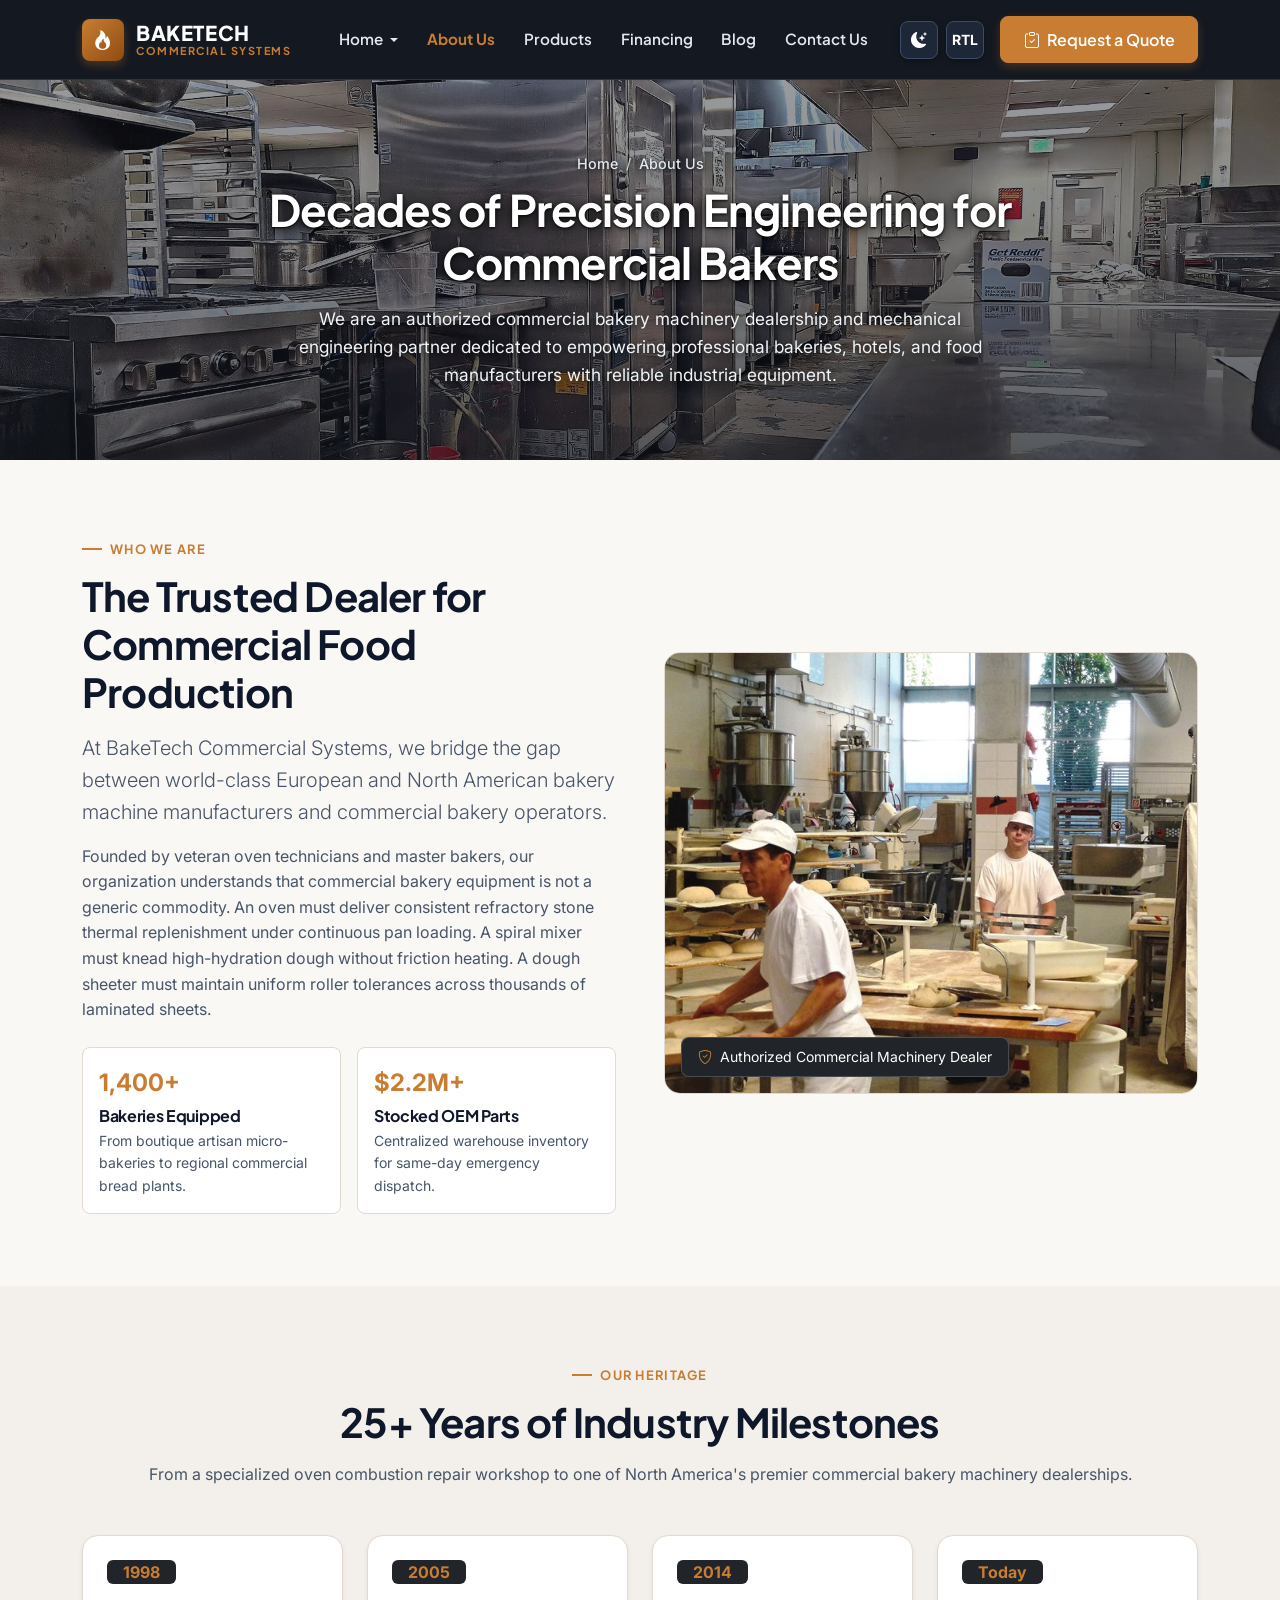
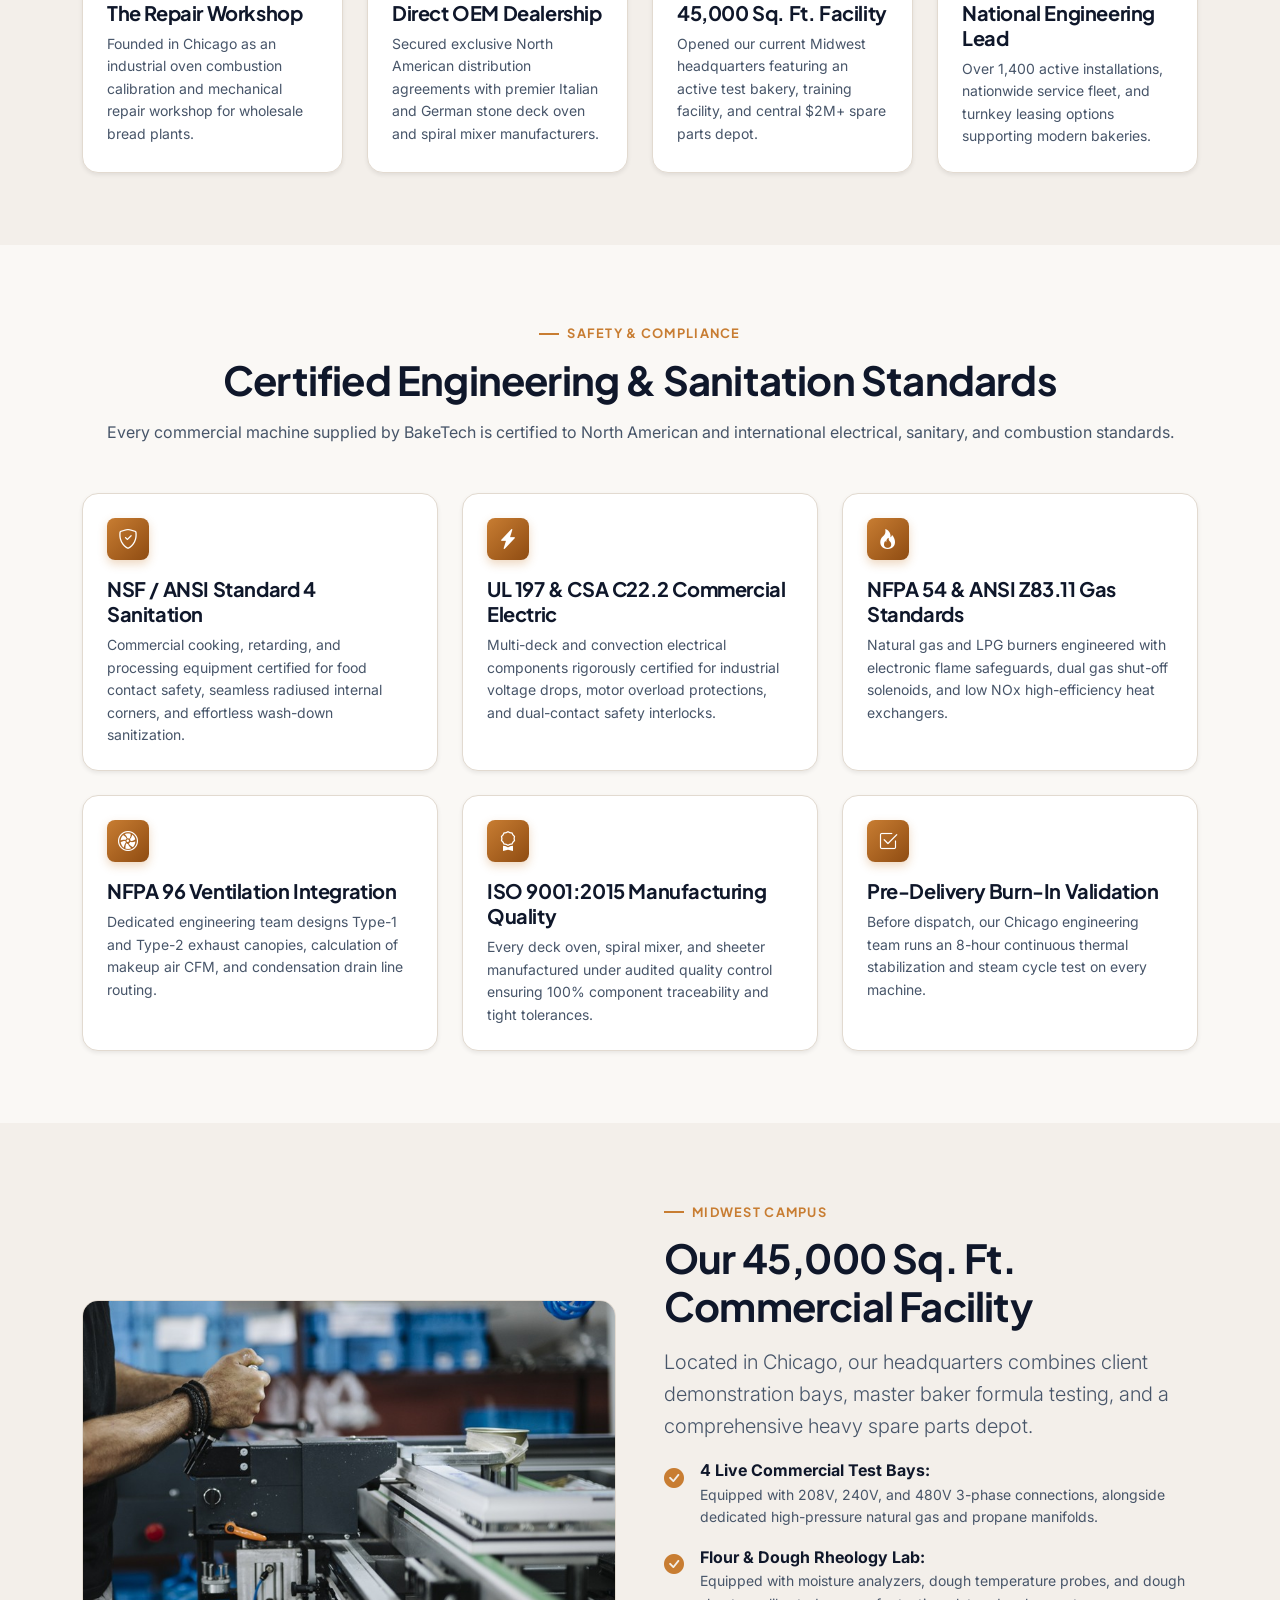
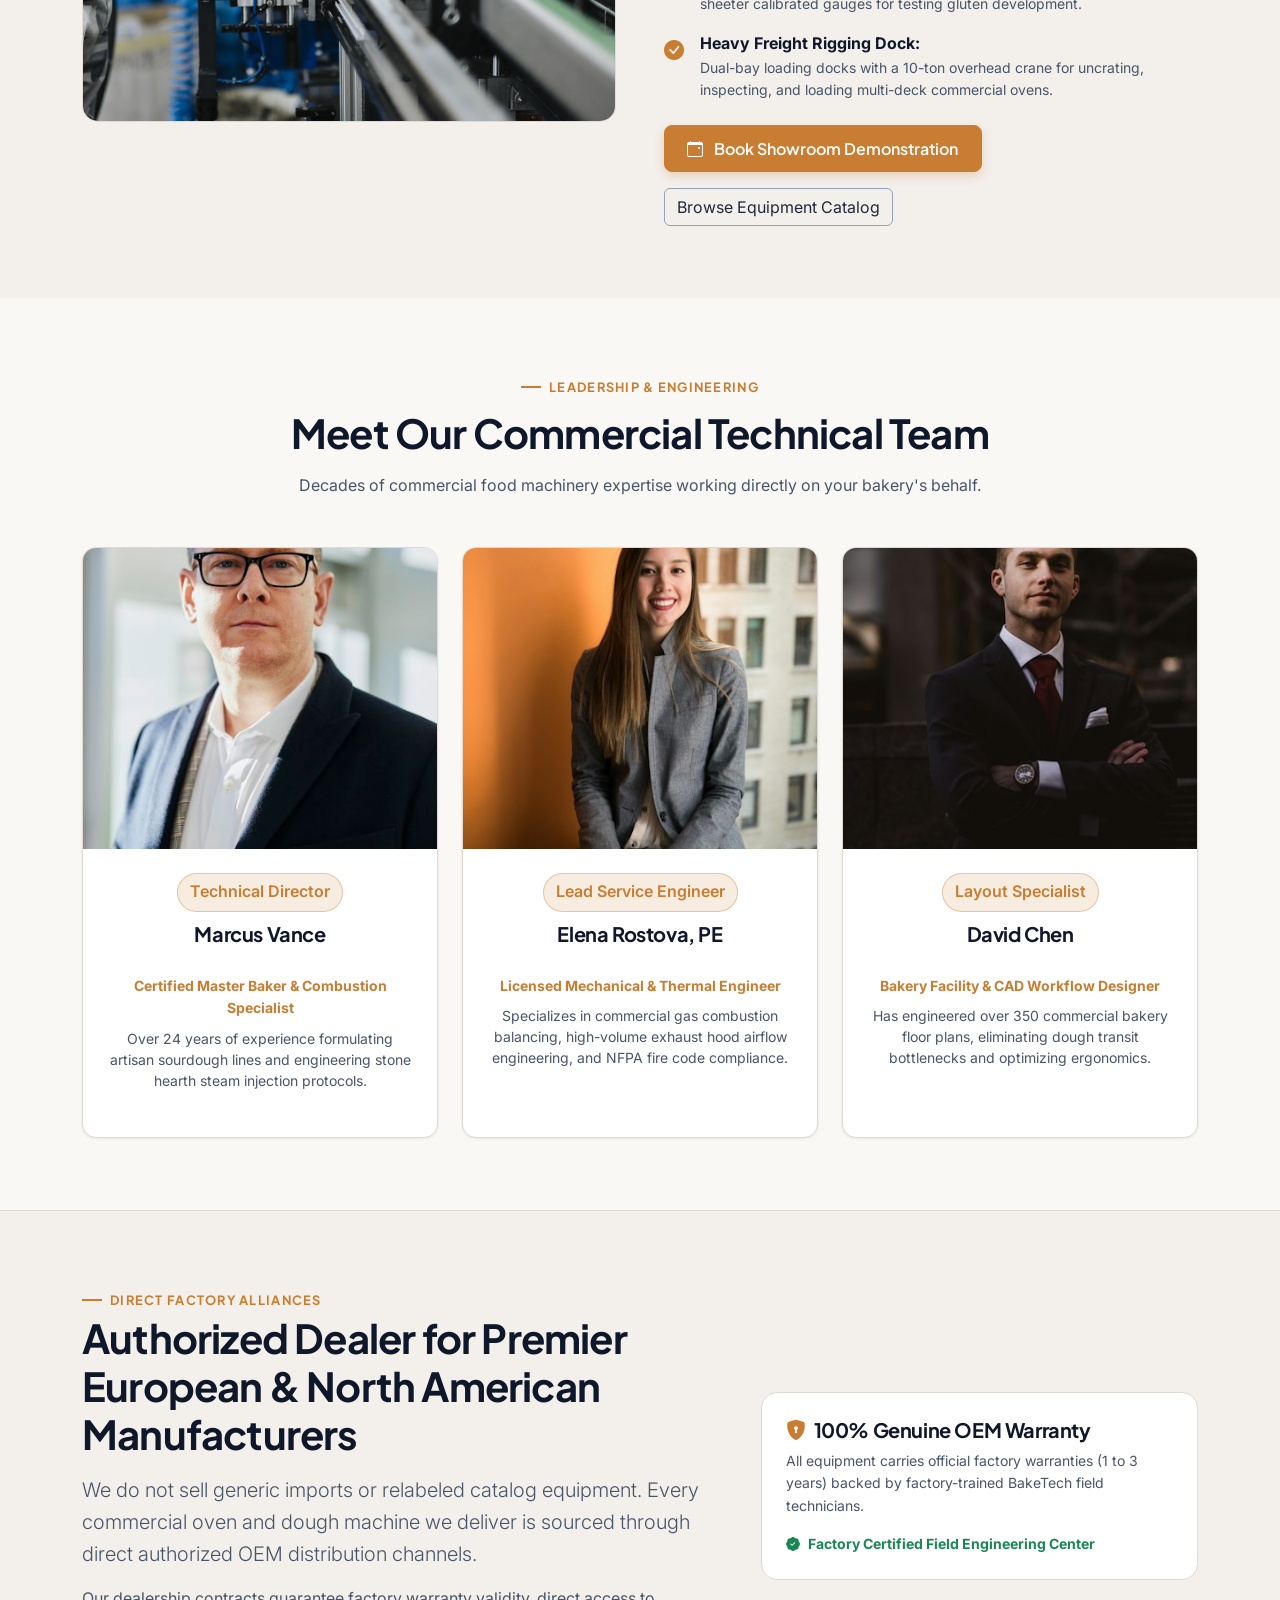
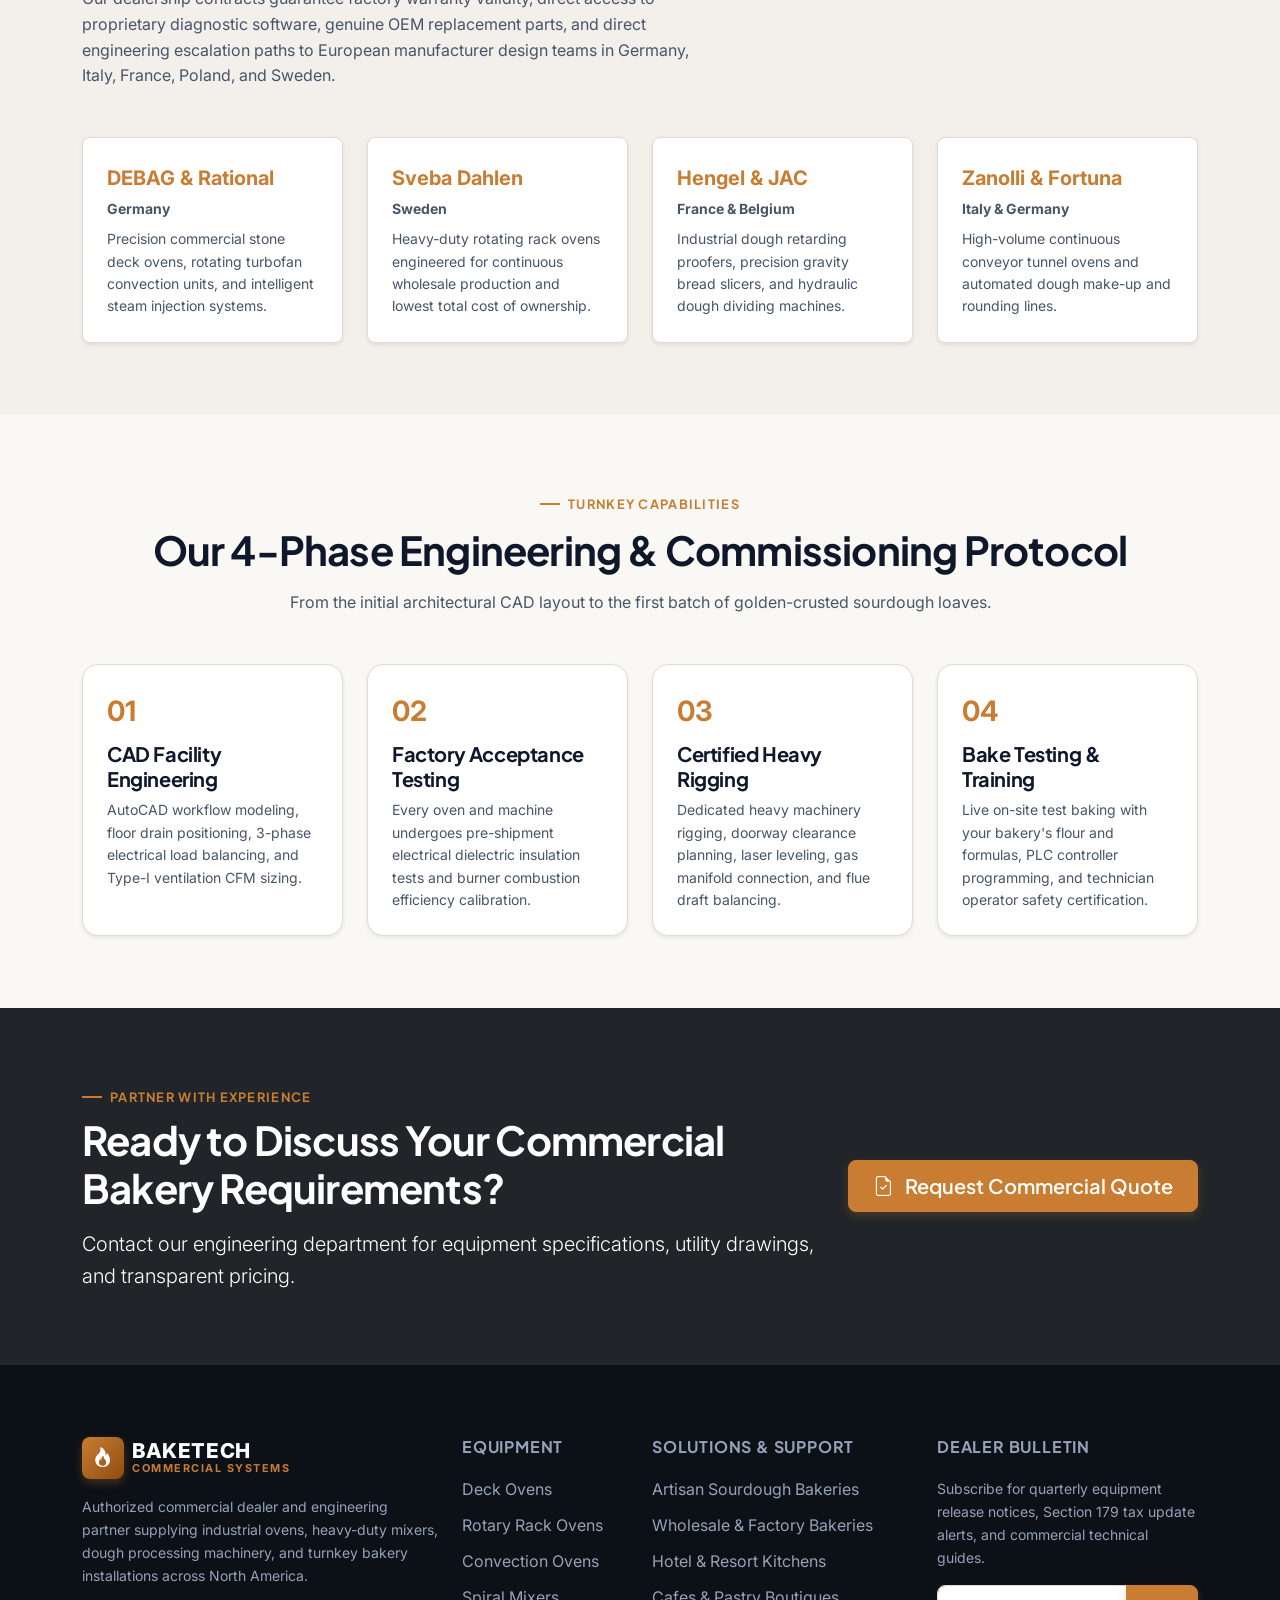
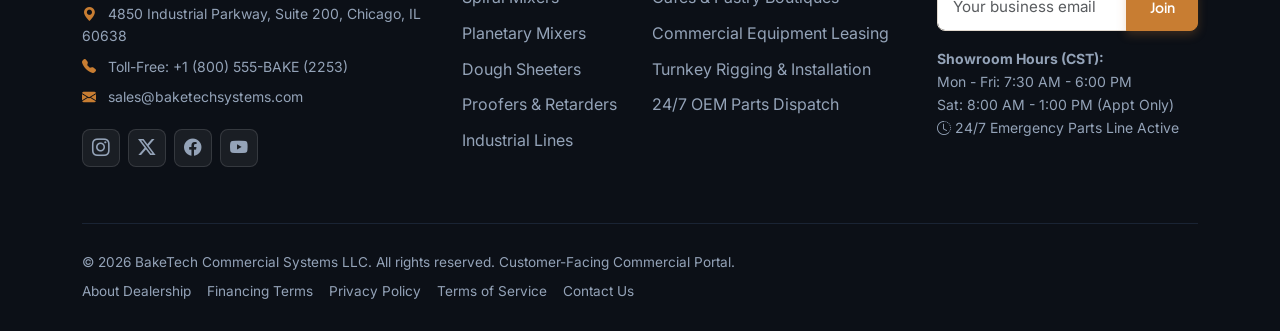
==== commit 8ed476c4: "updated message" ====
--- a/about.html
+++ b/about.html
@@ -31,14 +31,14 @@
       </a>
 
       <!-- Mobile Controls (Theme, RTL, Hamburger) -->
-      <div class="d-flex align-items-center gap-2 d-lg-none">
+      <div class="d-flex align-items-center gap-2 d-lg-none mobile-controls">
         <button class="btn btn-utility theme-toggle-btn" aria-label="Toggle theme">
           <i class="bi bi-moon-stars-fill theme-toggle-icon"></i>
         </button>
         <button class="btn btn-utility rtl-toggle-btn" aria-label="Toggle RTL direction">
           <span class="rtl-label fw-bold small">RTL</span>
         </button>
-        <button class="navbar-toggler border-0" type="button" data-bs-toggle="collapse" data-bs-target="#mainNavbar" aria-controls="mainNavbar" aria-expanded="false" aria-label="Toggle navigation">
+        <button class="navbar-toggler" type="button" data-bs-toggle="collapse" data-bs-target="#mainNavbar" aria-controls="mainNavbar" aria-expanded="false" aria-label="Toggle navigation">
           <span class="navbar-toggler-icon"></span>
         </button>
       </div>
--- a/assets/css/style.css
+++ b/assets/css/style.css
@@ -87,12 +87,16 @@
   font-size: 16px;
 }
 
+html {
+  overflow-x: clip;
+}
+
 body {
   font-family: var(--font-body);
   background-color: var(--bg-body);
   color: var(--text-main);
   line-height: 1.6;
-  overflow-x: hidden;
+  overflow-x: clip;
   transition: background-color var(--transition-normal), color var(--transition-normal);
 }
 
@@ -455,19 +459,27 @@
    Header & Single Master Navbar (Consistent High-Contrast Dark Bar with White Branding)
    ========================================================================== */
 .site-navbar {
+  position: -webkit-sticky !important;
+  position: sticky !important;
+  top: 0 !important;
   background-color: rgba(11, 15, 23, 0.96) !important;
   backdrop-filter: blur(12px);
   -webkit-backdrop-filter: blur(12px);
   border-bottom: 1px solid #273347 !important;
   padding: 0.85rem 0;
   transition: all var(--transition-normal);
-  z-index: 1040;
+  z-index: 1040 !important;
+  width: 100% !important;
 }
 
 [data-bs-theme="dark"] .site-navbar,
 [data-bs-theme="light"] .site-navbar {
+  position: -webkit-sticky !important;
+  position: sticky !important;
+  top: 0 !important;
   background-color: rgba(11, 15, 23, 0.96) !important;
   border-bottom-color: #273347 !important;
+  z-index: 1040 !important;
 }
 
 .navbar-brand {
@@ -567,24 +579,52 @@
   color: var(--color-secondary) !important;
 }
 
-.site-navbar .btn-utility {
-  color: #E2E8F0 !important;
-  border-color: #334155 !important;
-  background-color: rgba(30, 41, 59, 0.6) !important;
-}
-
-.site-navbar .btn-utility:hover {
-  color: #FFFFFF !important;
+.site-navbar .btn-utility,
+.site-navbar .navbar-toggler {
+  width: 38px !important;
+  height: 38px !important;
+  min-width: 38px !important;
+  padding: 0 !important;
+  display: inline-flex !important;
+  align-items: center !important;
+  justify-content: center !important;
+  border-radius: 0.5rem !important;
+  background-color: #1E2738 !important;
+  border: 1px solid #3B4D66 !important;
+  color: #FFFFFF !important;
+  box-shadow: 0 2px 6px rgba(0, 0, 0, 0.35) !important;
+  cursor: pointer;
+  transition: all var(--transition-fast) !important;
+}
+
+.site-navbar .btn-utility:hover,
+.site-navbar .navbar-toggler:hover,
+.site-navbar .btn-utility:focus,
+.site-navbar .navbar-toggler:focus {
+  background-color: #2A374D !important;
   border-color: var(--color-secondary) !important;
-  background-color: rgba(200, 125, 50, 0.2) !important;
-}
-
-.site-navbar .navbar-toggler {
-  border-color: #334155 !important;
-}
-
+  color: #FFFFFF !important;
+  outline: none !important;
+  box-shadow: 0 0 0 2px rgba(200, 125, 50, 0.35) !important;
+}
+
+.site-navbar .btn-utility i,
+.site-navbar .btn-utility span,
+.site-navbar .btn-utility .theme-toggle-icon,
+.site-navbar .btn-utility .rtl-label {
+  color: #FFFFFF !important;
+}
+
+/* Custom High-Visibility Pure White Hamburger Icon in Both Dark & Light Modes */
 .site-navbar .navbar-toggler-icon {
-  filter: invert(1) brightness(1.2);
+  display: inline-block;
+  width: 20px;
+  height: 16px;
+  background-image: url("data:image/svg+xml,%3csvg xmlns='http://www.w3.org/2000/svg' viewBox='0 0 30 30'%3e%3cpath stroke='%23FFFFFF' stroke-linecap='round' stroke-miterlimit='10' stroke-width='2.6' d='M4 7h22M4 15h22M4 23h22'/%3e%3c/svg%3e") !important;
+  background-repeat: no-repeat !important;
+  background-position: center !important;
+  background-size: 100% 100% !important;
+  filter: none !important;
 }
 
 .site-navbar .nav-link.active {
@@ -1605,53 +1645,267 @@
 }
 
 /* ==========================================================================
-   Responsive Breakpoint Rules (360px up to 1920px)
+   Comprehensive Responsive Breakpoint Rules (Mobile 360px up to Desktop 1920px)
    ========================================================================== */
+
+/* Tablet & Mobile Screens (<= 991.98px) */
 @media (max-width: 991.98px) {
-  .site-navbar .navbar-collapse {
-    background-color: var(--bg-surface);
-    border: 1px solid var(--border-subtle);
-    border-radius: 0.75rem;
-    padding: 1.25rem;
-    margin-top: 0.75rem;
-    box-shadow: var(--shadow-lg);
-  }
-  
-  [data-bs-theme="dark"] .site-navbar .navbar-collapse {
-    background-color: #161D28;
-    border-color: #28354A;
-  }
-
+  /* Navbar Header Layout & Button Alignment */
+  .site-navbar {
+    padding: 0.65rem 0 !important;
+  }
+
+  .site-navbar > .container {
+    display: flex !important;
+    align-items: center !important;
+    justify-content: space-between !important;
+    flex-wrap: wrap !important;
+    padding-left: 0.95rem !important;
+    padding-right: 0.95rem !important;
+  }
+
+  .site-navbar .navbar-brand {
+    margin-right: 0.5rem !important;
+    max-width: calc(100% - 130px) !important;
+    flex-shrink: 1 !important;
+    min-width: 0 !important;
+    gap: 0.6rem !important;
+  }
+
+  .site-navbar .brand-icon-box {
+    width: 36px !important;
+    height: 36px !important;
+    min-width: 36px !important;
+    font-size: 1.1rem !important;
+    flex-shrink: 0 !important;
+  }
+
+  .site-navbar .brand-text {
+    min-width: 0 !important;
+    overflow: hidden !important;
+  }
+
+  .site-navbar .brand-title {
+    font-size: 1.15rem !important;
+    white-space: nowrap !important;
+    line-height: 1.15 !important;
+  }
+
+  .site-navbar .brand-subtitle {
+    font-size: 0.58rem !important;
+    letter-spacing: 0.08em !important;
+    white-space: nowrap !important;
+    line-height: 1.15 !important;
+  }
+
+  /* Single-row, perfectly aligned mobile controls */
+  .site-navbar .mobile-controls,
+  .site-navbar .d-flex.align-items-center.gap-2.d-lg-none {
+    display: flex !important;
+    align-items: center !important;
+    gap: 0.38rem !important;
+    flex-shrink: 0 !important;
+    margin-left: auto !important;
+    margin-top: 0 !important;
+    margin-bottom: 0 !important;
+  }
+
+  .site-navbar .mobile-controls .btn-utility,
+  .site-navbar .mobile-controls .navbar-toggler,
+  .site-navbar .d-flex.align-items-center.gap-2.d-lg-none .btn-utility,
+  .site-navbar .d-flex.align-items-center.gap-2.d-lg-none .navbar-toggler {
+    width: 34px !important;
+    height: 34px !important;
+    min-width: 34px !important;
+    border-radius: 0.45rem !important;
+    padding: 0 !important;
+  }
+
+  .site-navbar .mobile-controls .btn-utility i,
+  .site-navbar .d-flex.align-items-center.gap-2.d-lg-none .btn-utility i {
+    font-size: 0.95rem !important;
+  }
+
+  .site-navbar .mobile-controls .rtl-label,
+  .site-navbar .d-flex.align-items-center.gap-2.d-lg-none .rtl-label {
+    font-size: 0.7rem !important;
+  }
+
+  /* Mobile Drawer Menu (Always High-Contrast Dark in Both Light & Dark Modes) */
+  .site-navbar .navbar-collapse,
+  [data-bs-theme="dark"] .site-navbar .navbar-collapse,
+  [data-bs-theme="light"] .site-navbar .navbar-collapse {
+    flex-basis: 100% !important;
+    width: 100% !important;
+    background-color: #0E1420 !important;
+    border: 1px solid #273347 !important;
+    border-radius: 0.875rem !important;
+    padding: 1.25rem !important;
+    margin-top: 0.75rem !important;
+    box-shadow: 0 14px 34px rgba(0, 0, 0, 0.6) !important;
+  }
+
+  .site-navbar .navbar-collapse .nav-link,
+  [data-bs-theme="dark"] .site-navbar .navbar-collapse .nav-link,
+  [data-bs-theme="light"] .site-navbar .navbar-collapse .nav-link {
+    color: #E2E8F0 !important;
+    font-size: 1.05rem !important;
+    padding: 0.65rem 1rem !important;
+    border-radius: 0.5rem !important;
+  }
+
+  .site-navbar .navbar-collapse .nav-link:hover,
+  .site-navbar .navbar-collapse .nav-link:focus {
+    color: #FFFFFF !important;
+    background-color: rgba(200, 125, 50, 0.15) !important;
+  }
+
+  .site-navbar .navbar-collapse .nav-link.active {
+    color: #FFFFFF !important;
+    background-color: var(--color-secondary) !important;
+    font-weight: 700 !important;
+  }
+
+  .site-navbar .navbar-collapse .dropdown-menu,
+  [data-bs-theme="dark"] .site-navbar .navbar-collapse .dropdown-menu,
+  [data-bs-theme="light"] .site-navbar .navbar-collapse .dropdown-menu {
+    background-color: #172030 !important;
+    border: 1px solid #2B3A52 !important;
+    border-radius: 0.65rem !important;
+    padding: 0.5rem !important;
+    margin: 0.35rem 0 0.5rem 0 !important;
+    box-shadow: 0 4px 14px rgba(0, 0, 0, 0.4) !important;
+  }
+
+  .site-navbar .navbar-collapse .dropdown-item,
+  [data-bs-theme="dark"] .site-navbar .navbar-collapse .dropdown-item,
+  [data-bs-theme="light"] .site-navbar .navbar-collapse .dropdown-item {
+    color: #E2E8F0 !important;
+    padding: 0.6rem 0.85rem !important;
+    border-radius: 0.4rem !important;
+  }
+
+  .site-navbar .navbar-collapse .dropdown-item:hover {
+    color: #FFFFFF !important;
+    background-color: rgba(200, 125, 50, 0.2) !important;
+  }
+
+  .site-navbar .navbar-collapse .dropdown-item.active {
+    color: #FFFFFF !important;
+    background-color: var(--color-secondary) !important;
+  }
+
+  /* Stats and Hero Adjustments */
   .stat-item {
-    border-right: none;
-    border-bottom: 1px solid var(--border-subtle);
+    border-right: none !important;
+    border-bottom: 1px solid var(--border-subtle) !important;
+    padding: 1.25rem 0 !important;
   }
 
   .stat-item:last-child {
-    border-bottom: none;
+    border-bottom: none !important;
   }
 
   .hero-home1 .hero-bg-img {
-    width: 100%;
-    opacity: 0.35;
+    width: 100% !important;
+    opacity: 0.38 !important;
   }
 
   .hero-stats-bar {
-    margin-top: 2rem;
-  }
-}
-
+    margin-top: 2rem !important;
+  }
+}
+
+/* Small Devices & Phones (<= 575.98px) */
 @media (max-width: 575.98px) {
-  .btn-copper, .btn-outline-copper, .btn-dark-slate {
-    width: 100%;
-    text-align: center;
-  }
-  
+  /* Fluid Typography for Mobile Devices */
   .hero-title {
-    font-size: 2rem;
+    font-size: clamp(1.65rem, 7.2vw, 2.25rem) !important;
+    line-height: 1.18 !important;
+  }
+
+  .hero-lead {
+    font-size: 0.98rem !important;
+    line-height: 1.55 !important;
+    margin-bottom: 1.5rem !important;
+  }
+
+  .hero-actions {
+    display: flex !important;
+    flex-direction: column !important;
+    gap: 0.75rem !important;
+    width: 100% !important;
+  }
+
+  .hero-actions .btn,
+  .hero-actions .hero-quote-btn {
+    width: 100% !important;
+    justify-content: center !important;
+    text-align: center !important;
+  }
+
+  .hero-spotlight-actions {
+    display: flex !important;
+    flex-direction: column !important;
+    gap: 0.5rem !important;
+    width: 100% !important;
+  }
+
+  .hero-spotlight-actions .btn {
+    width: 100% !important;
+    justify-content: center !important;
+    text-align: center !important;
+  }
+
+  /* Inner Page Heroes on Mobile */
+  .page-hero {
+    padding: 3.25rem 0 3rem 0 !important;
+    min-height: 250px !important;
+  }
+
+  .page-hero h1,
+  .page-hero .display-4 {
+    font-size: clamp(1.45rem, 6.2vw, 2.25rem) !important;
+    line-height: 1.22 !important;
+    margin-bottom: 0.65rem !important;
+  }
+
+  .page-hero .lead {
+    font-size: 0.94rem !important;
+    line-height: 1.5 !important;
+  }
+
+  /* Section Headings & General Mobile Spacing */
+  section.py-5 {
+    padding-top: 3.25rem !important;
+    padding-bottom: 3.25rem !important;
+  }
+
+  .display-5, h2 {
+    font-size: clamp(1.45rem, 5.5vw, 1.95rem) !important;
+  }
+
+  .display-6, h3 {
+    font-size: clamp(1.25rem, 4.5vw, 1.6rem) !important;
+  }
+
+  .card-body-custom {
+    padding: 1.2rem !important;
   }
 
   .stat-number {
-    font-size: 1.75rem;
-  }
-}
+    font-size: 1.75rem !important;
+  }
+
+  /* Footer Mobile Alignment */
+  .footer-bottom {
+    flex-direction: column !important;
+    text-align: center !important;
+    gap: 0.85rem !important;
+  }
+
+  .footer-legal-links {
+    justify-content: center !important;
+    gap: 0.85rem !important;
+  }
+}
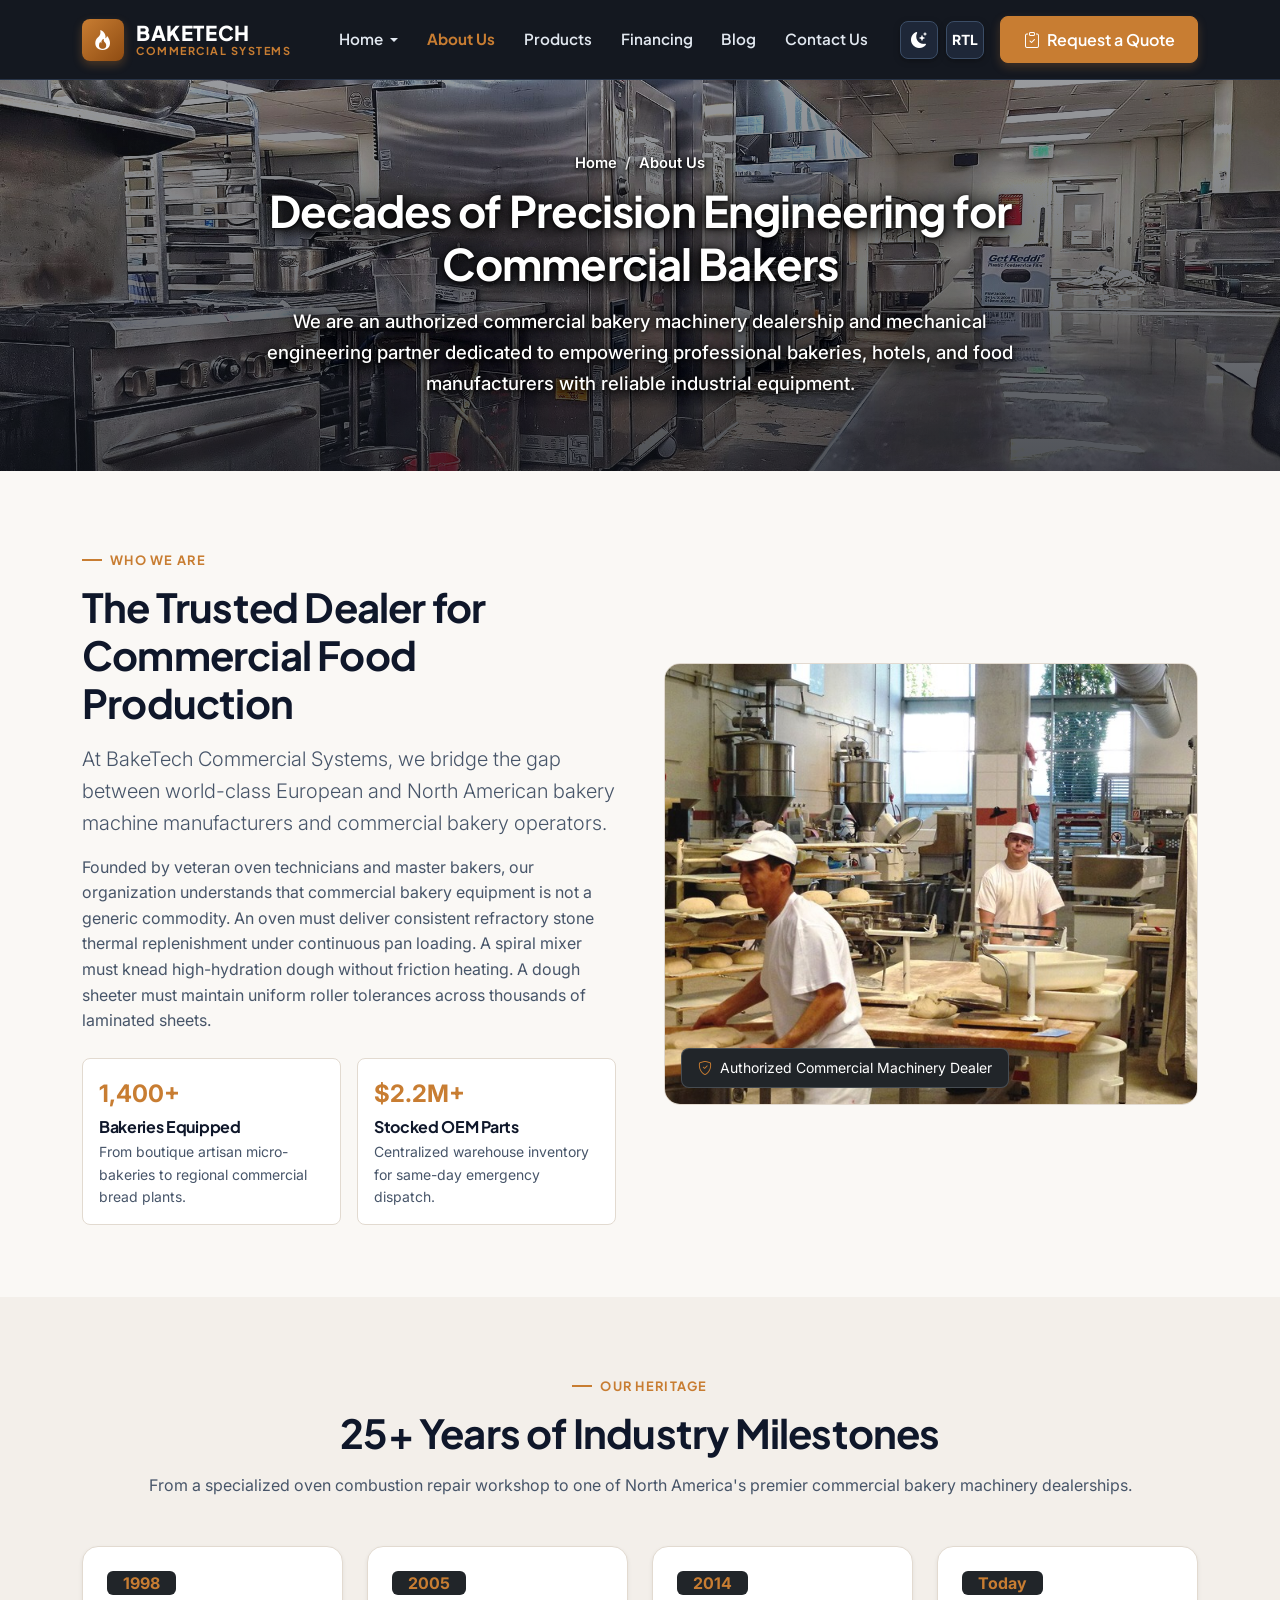
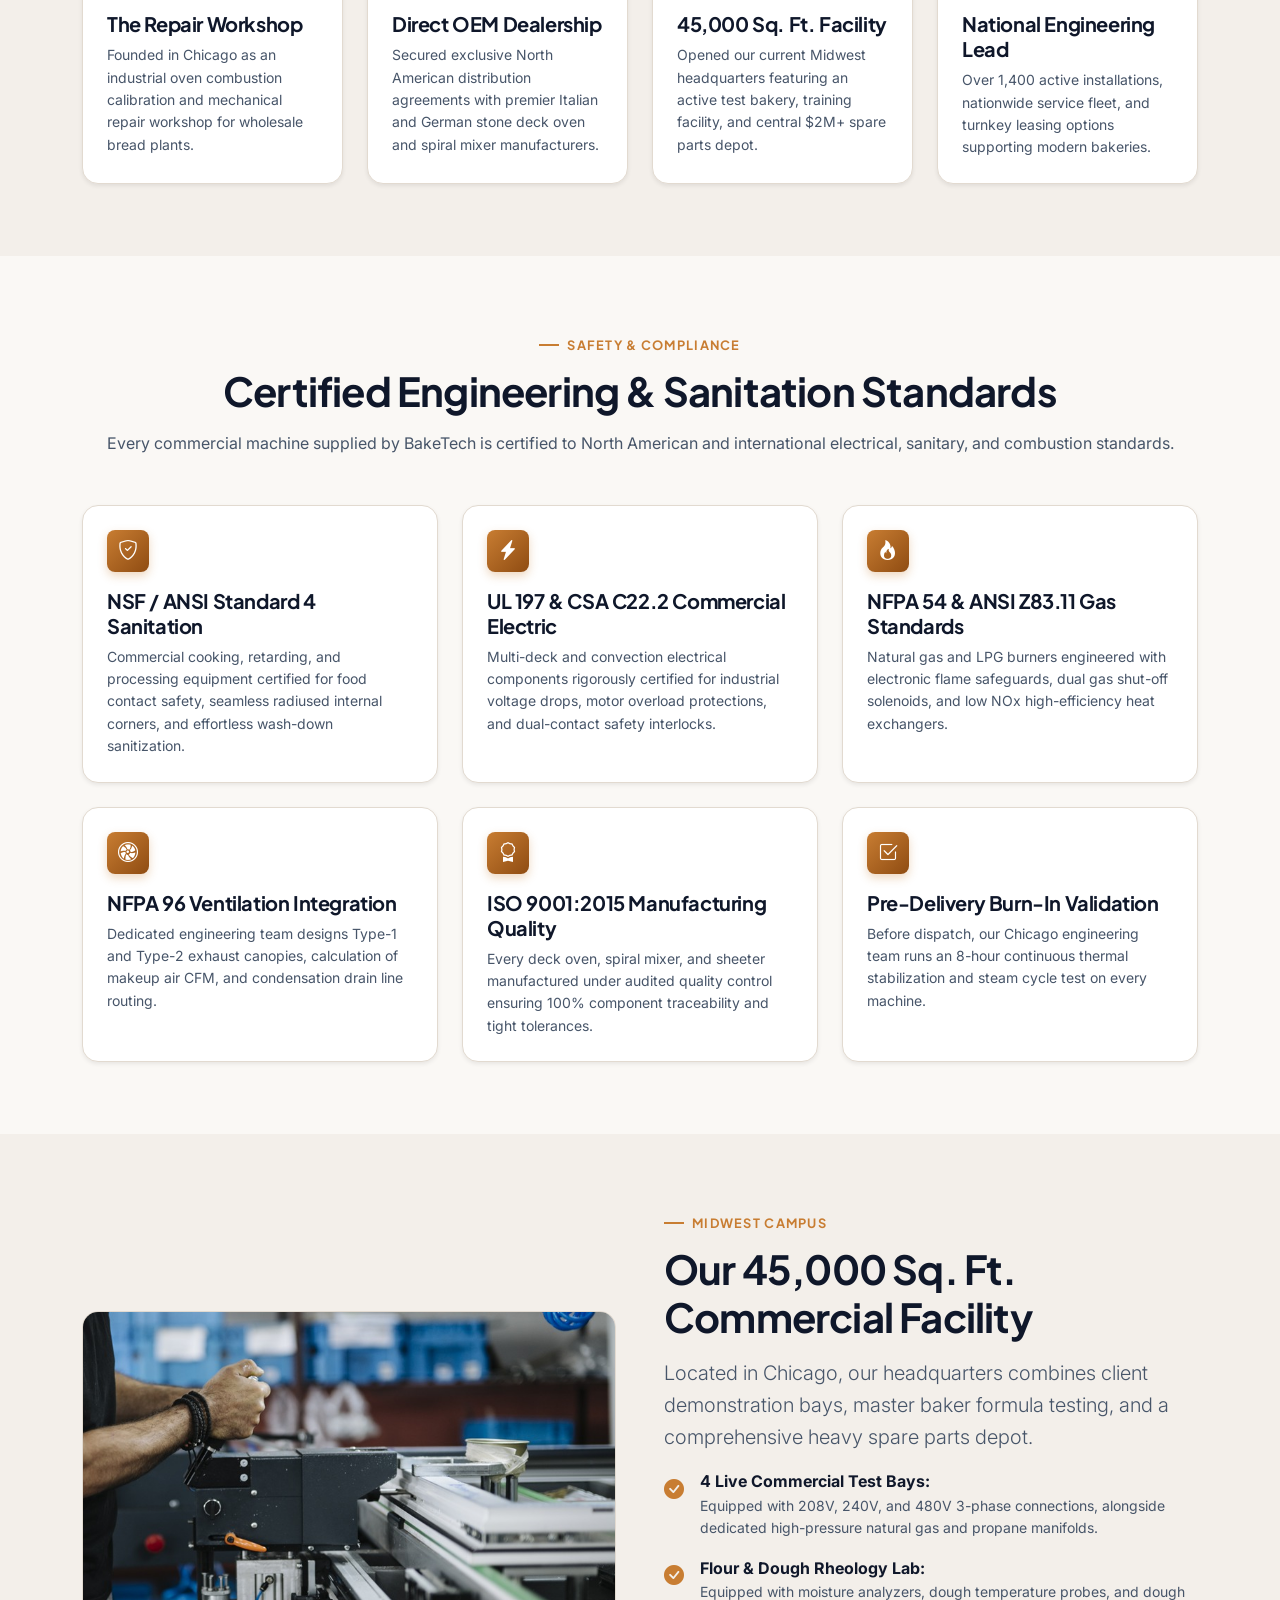
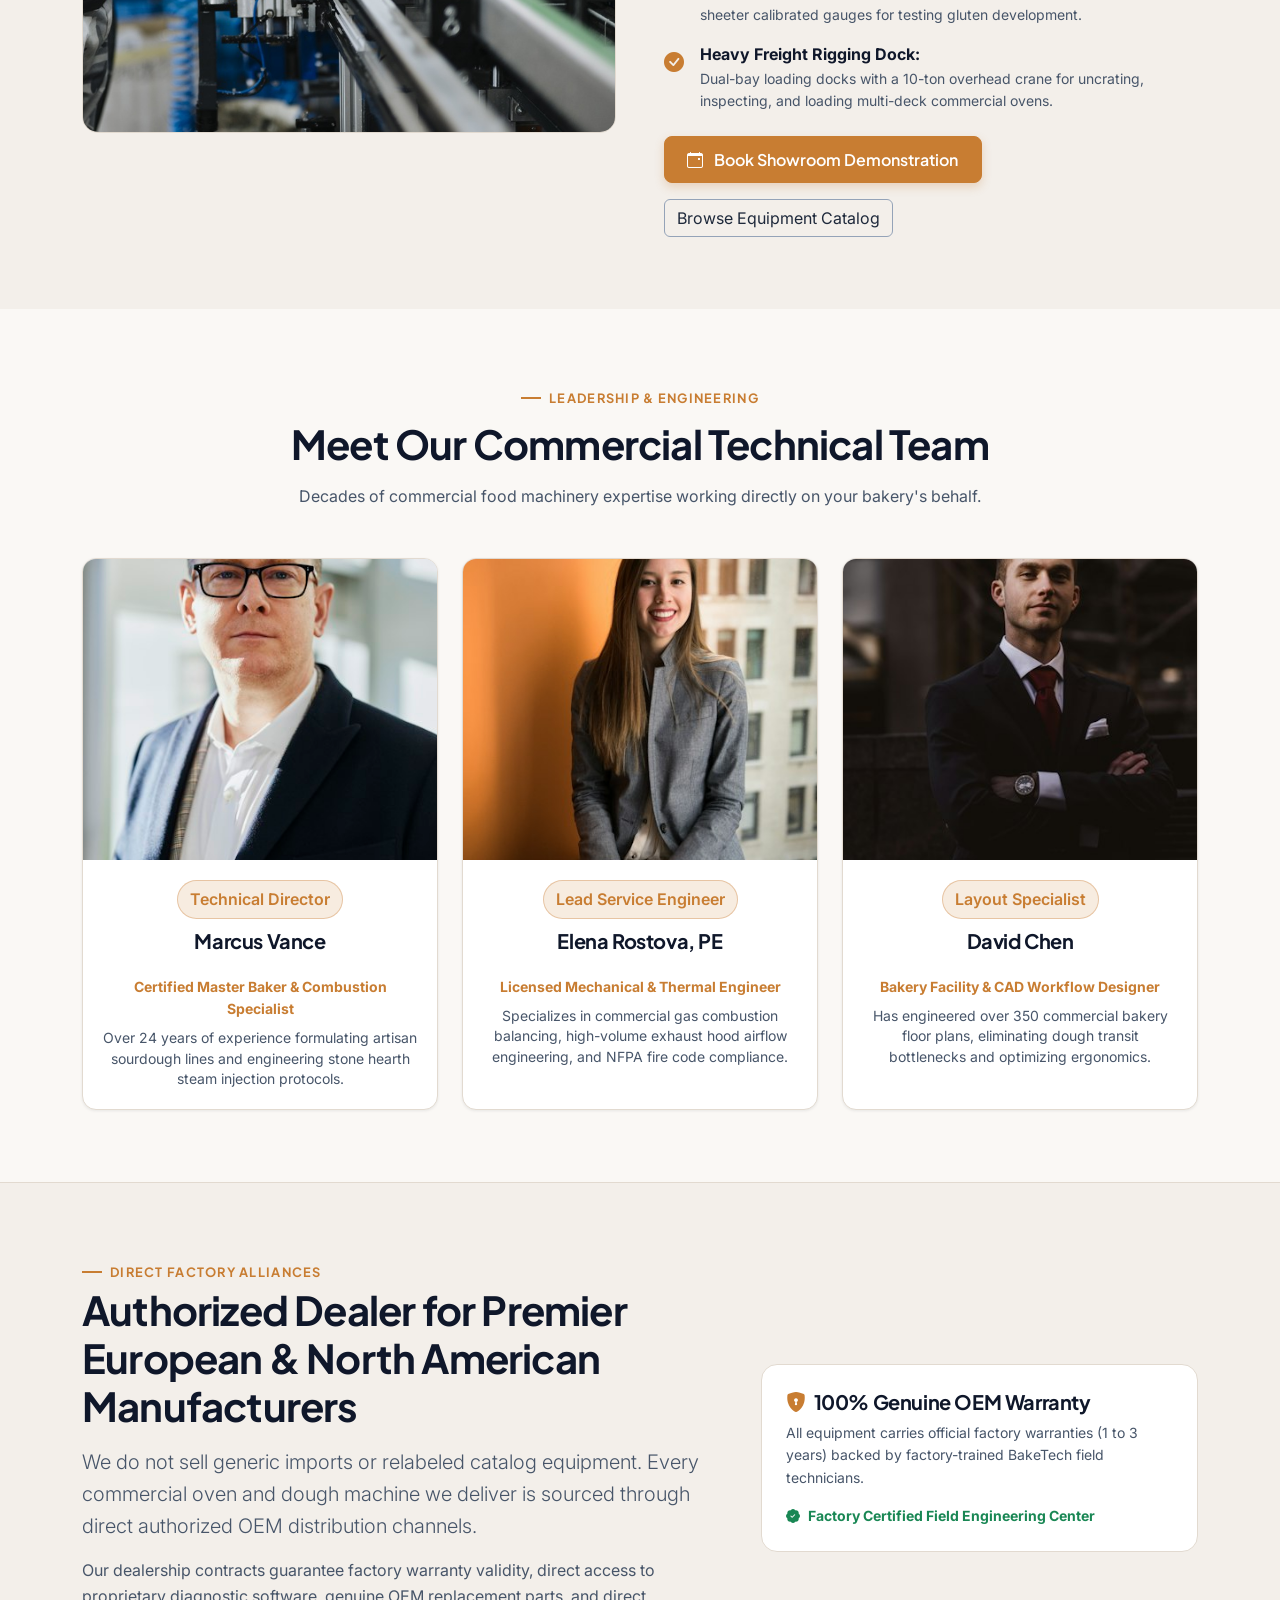
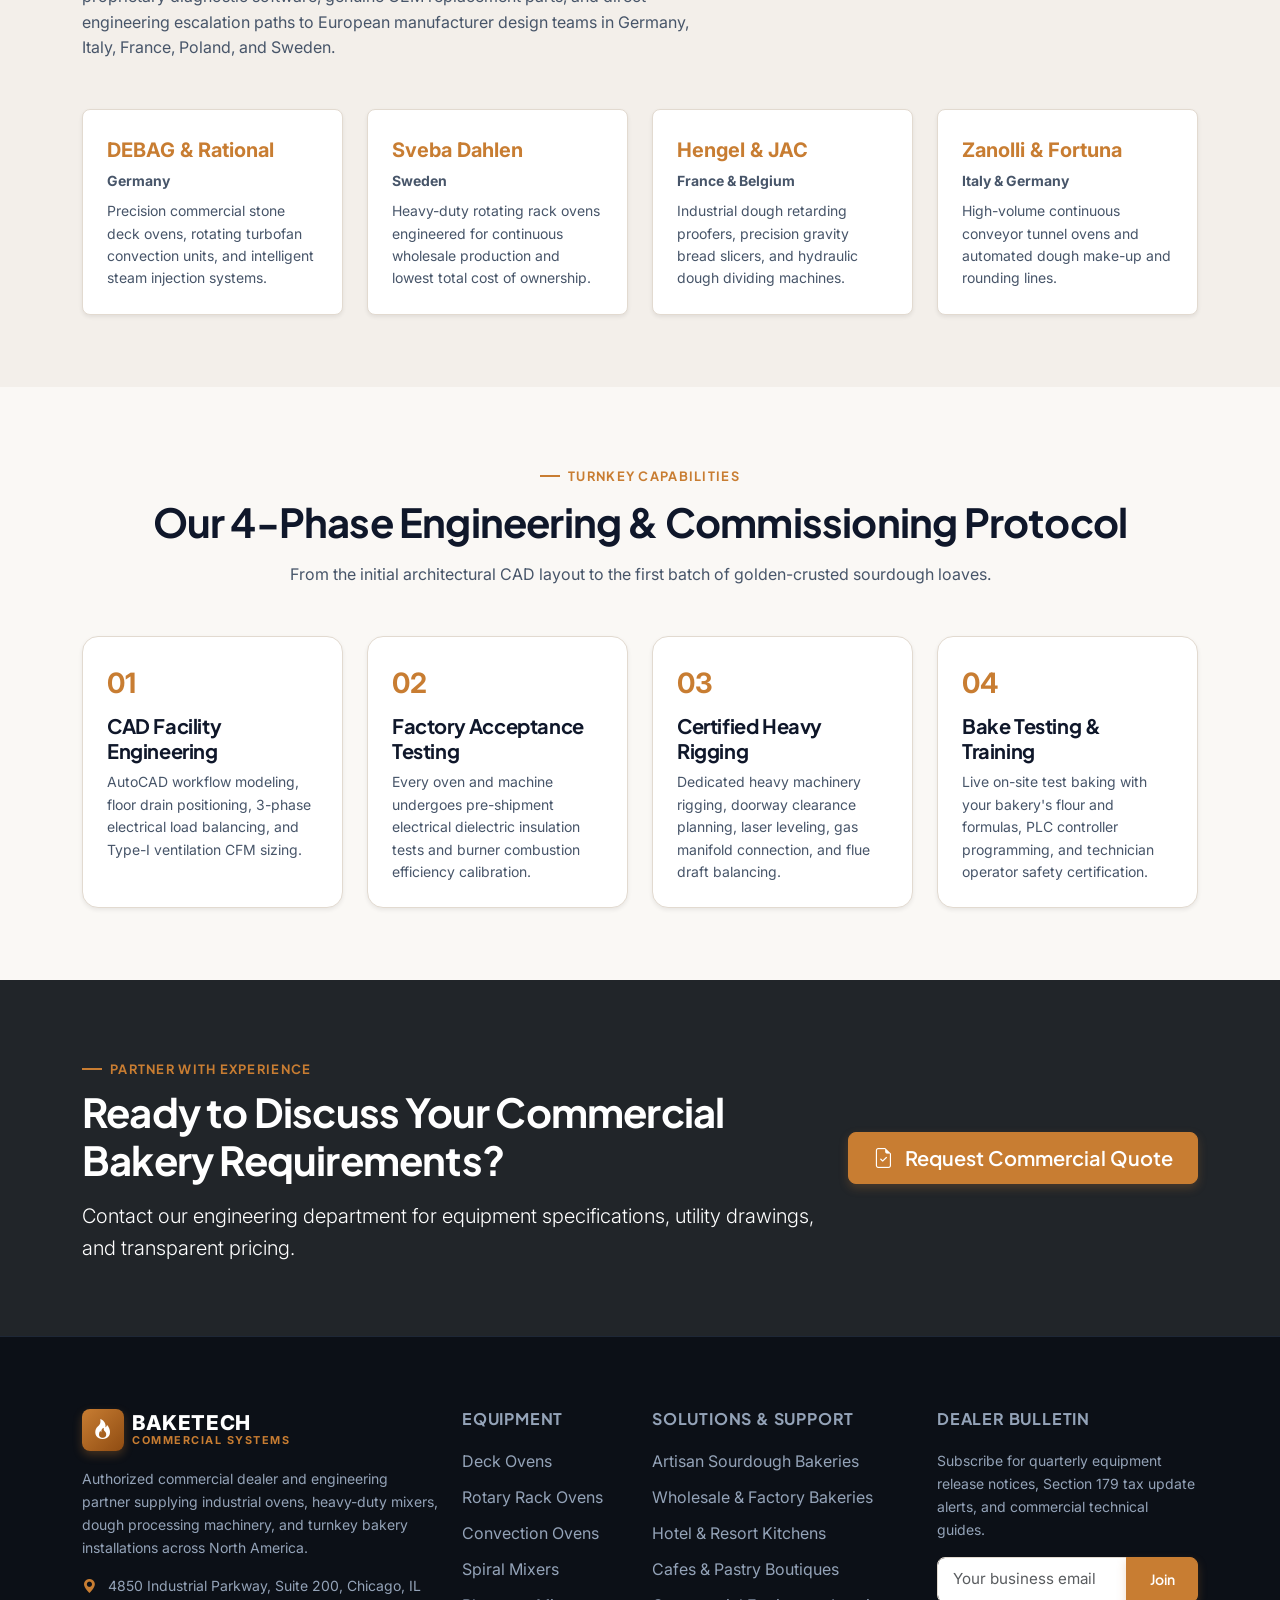
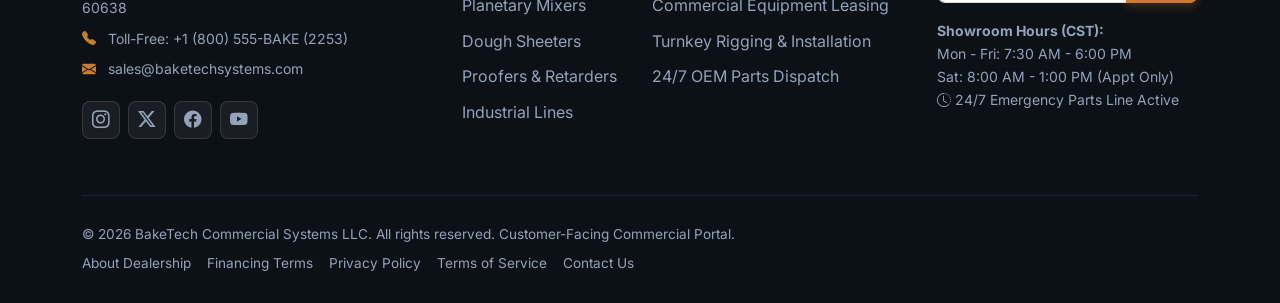
==== commit 2265abf8: "updated message" ====
--- a/about.html
+++ b/about.html
@@ -99,7 +99,7 @@
         </ol>
       </nav>
       <h1 class="display-4 fw-bold text-white mb-3">Decades of Precision Engineering for Commercial Bakers</h1>
-      <p class="lead text-light text-opacity-90 mb-0 mx-auto max-w-700">
+      <p class="lead text-white fw-medium mb-0 mx-auto max-w-700">
         We are an authorized commercial bakery machinery dealership and mechanical engineering partner dedicated to empowering professional bakeries, hotels, and food manufacturers with reliable industrial equipment.
       </p>
     </div>
--- a/assets/css/style.css
+++ b/assets/css/style.css
@@ -710,9 +710,10 @@
   left: 0;
   right: 0;
   bottom: 0;
-  background: linear-gradient(to right, rgba(11, 15, 23, 0.58) 0%, rgba(11, 15, 23, 0.40) 45%, rgba(11, 15, 23, 0.15) 80%, transparent 100%),
-              linear-gradient(to bottom, rgba(11, 15, 23, 0.25) 0%, transparent 50%, rgba(11, 15, 23, 0.40) 100%);
+  background: linear-gradient(to right, rgba(11, 15, 23, 0.82) 0%, rgba(11, 15, 23, 0.70) 45%, rgba(11, 15, 23, 0.28) 80%, transparent 100%),
+              linear-gradient(to bottom, rgba(11, 15, 23, 0.35) 0%, transparent 50%, rgba(11, 15, 23, 0.50) 100%);
   z-index: 1;
+  pointer-events: none;
 }
 
 .hero-home1 .hero-bg-img {
@@ -725,7 +726,7 @@
   object-position: center center;
   z-index: 0;
   opacity: 1;
-  filter: saturate(1.12) brightness(1.2) contrast(1.05);
+  filter: saturate(1.15) brightness(1.22) contrast(1.05);
 }
 
 .hero-home1 .container {
@@ -739,24 +740,52 @@
   line-height: 1.15;
   letter-spacing: -0.03em;
   color: #FFFFFF !important;
-  text-shadow: 0 2px 14px rgba(0, 0, 0, 0.85);
+  text-shadow: 0 2px 16px rgba(0, 0, 0, 0.98), 0 1px 4px rgba(0, 0, 0, 0.98), 0 0 24px rgba(0, 0, 0, 0.9);
   margin-top: 0;
 }
 
 .hero-lead {
-  font-size: clamp(1rem, 1.6vw, 1.15rem);
-  color: #F8FAFC !important;
-  text-shadow: 0 2px 8px rgba(0, 0, 0, 0.85);
+  font-size: clamp(1.04rem, 1.65vw, 1.2rem);
+  font-weight: 500;
+  line-height: 1.68;
+  color: #FFFFFF !important;
+  text-shadow: 0 2px 14px rgba(0, 0, 0, 0.98), 0 1px 4px rgba(0, 0, 0, 0.98), 0 0 20px rgba(0, 0, 0, 0.95);
+}
+
+/* Home 1 Value Proposition Checkmarks & Features (High-Contrast & Brightness) */
+.hero-home1 .hero-checklist,
+.hero-home1 .hero-checklist-item,
+.hero-home1 .hero-feature-item,
+.hero-home1 .d-flex.align-items-center.gap-2 {
+  color: #FFFFFF !important;
+}
+
+.hero-home1 .hero-checklist-item span,
+.hero-home1 .hero-feature-item span,
+.hero-home1 .d-flex.align-items-center.gap-2 span {
+  color: #FFFFFF !important;
+  font-weight: 600 !important;
+  font-size: 0.96rem !important;
+  text-shadow: 0 2px 8px rgba(0, 0, 0, 0.98), 0 1px 3px rgba(0, 0, 0, 0.98) !important;
+  letter-spacing: 0.01em;
+}
+
+.hero-home1 .hero-tick-gold,
+.hero-home1 .hero-feature-item i,
+.hero-home1 .bi-check-circle-fill {
+  color: #FBBF24 !important; /* Luminous bright gold tick icon */
+  filter: drop-shadow(0 2px 6px rgba(0, 0, 0, 0.98)) drop-shadow(0 0 4px rgba(251, 191, 36, 0.7)) !important;
+  font-size: 1.3rem !important;
+  display: inline-block;
+  vertical-align: middle;
 }
 
 /* Home 1 Hero High-Contrast Quote CTA Button */
 .hero-quote-btn {
-  background-color: rgba(11, 15, 23, 0.86) !important;
-  color: #FFFFFF !important;
-  border: 1.5px solid rgba(255, 255, 255, 0.55) !important;
+  background-color: rgba(11, 15, 23, 0.90) !important;
+  color: #FFFFFF !important;
+  border: 1.5px solid rgba(255, 255, 255, 0.65) !important;
   font-weight: 600 !important;
-  backdrop-filter: blur(8px);
-  -webkit-backdrop-filter: blur(8px);
   box-shadow: 0 4px 18px rgba(0, 0, 0, 0.55);
   transition: all var(--transition-fast);
 }
@@ -879,7 +908,7 @@
   left: 0;
   right: 0;
   bottom: 0;
-  background: linear-gradient(180deg, rgba(11, 15, 23, 0.42) 0%, rgba(11, 15, 23, 0.52) 50%, rgba(11, 15, 23, 0.70) 100%);
+  background: linear-gradient(180deg, rgba(11, 15, 23, 0.42) 0%, rgba(11, 15, 23, 0.56) 50%, rgba(11, 15, 23, 0.72) 100%);
   z-index: 1;
   pointer-events: none;
 }
@@ -893,14 +922,14 @@
   object-fit: cover;
   object-position: center center;
   opacity: 1;
-  filter: saturate(1.1) brightness(1.05) contrast(1.05);
+  filter: saturate(1.15) brightness(1.10) contrast(1.05);
   z-index: 0;
 }
 
 .page-hero .container {
   position: relative;
   z-index: 2;
-  max-width: 860px;
+  max-width: 880px;
   margin-left: auto;
   margin-right: auto;
   text-align: center;
@@ -920,20 +949,23 @@
   font-weight: 800;
   line-height: 1.22;
   letter-spacing: -0.02em;
-  text-shadow: 0 2px 14px rgba(0, 0, 0, 0.95), 0 1px 3px rgba(0, 0, 0, 0.95);
+  text-shadow: 0 2px 16px rgba(0, 0, 0, 0.98), 0 1px 4px rgba(0, 0, 0, 0.98), 0 0 24px rgba(0, 0, 0, 0.9);
   margin-bottom: 0.85rem;
 }
 
-.page-hero .lead {
-  color: #F1F5F9 !important;
-  font-size: clamp(0.95rem, 1.35vw, 1.12rem);
-  text-shadow: 0 2px 10px rgba(0, 0, 0, 0.95);
-  max-width: 740px;
+.page-hero .lead,
+.page-hero p.lead,
+.page-hero p {
+  color: #FFFFFF !important;
+  opacity: 1 !important;
+  font-size: clamp(1.02rem, 1.45vw, 1.2rem) !important;
+  font-weight: 500 !important;
+  line-height: 1.68 !important;
+  text-shadow: 0 2px 14px rgba(0, 0, 0, 0.98), 0 1px 4px rgba(0, 0, 0, 0.98), 0 0 20px rgba(0, 0, 0, 0.92) !important;
+  max-width: 760px;
   margin-left: auto;
   margin-right: auto;
   margin-bottom: 0;
-  line-height: 1.6;
-  font-weight: 400;
 }
 
 .page-hero .section-tag {
@@ -952,16 +984,17 @@
   list-style: none;
 }
 
-.breadcrumb-item + .breadcrumb-item::before {
-  color: rgba(255, 255, 255, 0.7);
+.page-hero .breadcrumb-item + .breadcrumb-item::before {
+  color: rgba(255, 255, 255, 0.85) !important;
 }
 
 .page-hero .breadcrumb a,
-.page-hero .breadcrumb-item {
-  color: #E2E8F0 !important;
-  font-size: 0.9rem;
-  font-weight: 500;
-  text-shadow: 0 1px 4px rgba(0, 0, 0, 0.85);
+.page-hero .breadcrumb-item,
+.page-hero .breadcrumb-item.active {
+  color: #FFFFFF !important;
+  font-size: 0.92rem;
+  font-weight: 600;
+  text-shadow: 0 2px 8px rgba(0, 0, 0, 0.95), 0 1px 3px rgba(0, 0, 0, 0.95) !important;
 }
 
 .page-hero .breadcrumb a:hover {
@@ -1033,7 +1066,7 @@
 }
 
 .card-body-custom {
-  padding: 1.5rem;
+  padding: 1.25rem;
   display: flex;
   flex-direction: column;
   flex-grow: 1;
@@ -1041,65 +1074,24 @@
 
 .card-body-custom h5,
 .card-body-custom .card-title {
-  min-height: 3.2rem;
+  min-height: 2.8rem;
   height: auto;
   line-height: 1.35;
   display: block;
   overflow: visible;
-  margin-bottom: 0.75rem;
+  margin-bottom: 0.5rem;
 }
 
 .card-body-custom p.card-desc,
 .card-body-custom p.small:not(.text-muted-inline) {
-  min-height: 4.5rem;
-  height: auto !important;
-  line-height: 1.5 !important;
-  display: block !important;
-  overflow: visible !important;
-  -webkit-line-clamp: unset !important;
-  margin-bottom: 0.85rem !important;
-  color: var(--text-muted) !important;
-}
-
-.card-body-custom .card-badge-container {
-  min-height: 2.2rem;
-  height: auto !important;
-  overflow: visible !important;
-  display: flex;
-  flex-wrap: wrap;
-  align-content: flex-start;
-  gap: 0.35rem;
-  margin-bottom: 0.75rem;
-}
-
-.card-body-custom .card-specs-list {
-  min-height: auto;
-  max-height: none !important;
-  overflow: visible !important;
-  margin: 0.75rem 0 1rem 0;
-  display: flex;
-  flex-direction: column;
-  gap: 0.35rem;
-}
-
-.card-body-custom .mt-auto,
-.card-body-custom > .d-flex.mt-auto,
-.card-btn-row,
-.card-body-custom .card-btn-row {
-  margin-top: auto !important;
-  padding-top: 1.25rem !important;
-  padding-bottom: 0.25rem !important;
-  border-top: none !important;
-  width: 100%;
-  display: flex !important;
-  gap: 0.75rem !important;
-  align-items: center !important;
+  line-height: 1.45;
+  color: var(--text-muted);
 }
 
 .card-btn-row .btn,
 .card-body-custom .card-btn-row .btn {
-  padding: 0.55rem 0.85rem !important;
-  font-size: 0.85rem !important;
+  padding: 0.5rem 0.85rem !important;
+  font-size: 0.84rem !important;
   font-weight: 600 !important;
   line-height: 1.35 !important;
   border-radius: 0.5rem !important;
@@ -1107,12 +1099,14 @@
   align-items: center !important;
   justify-content: center !important;
   text-align: center !important;
-  min-height: 40px !important;
-}
-
-/* Products Grid Column & Card Equal Height Enforcement */
+  min-height: 38px !important;
+}
+
+/* ==========================================================================
+   Product Catalog Card Grid Alignment (Uniform Internal Box Structure)
+   ========================================================================== */
 #productsGrid {
-  align-items: stretch;
+  align-items: stretch !important;
 }
 
 #productsGrid > [class*="col-"] {
@@ -1124,58 +1118,211 @@
 #productsGrid .card-custom {
   display: flex !important;
   flex-direction: column !important;
+  width: 100% !important;
+  height: 100% !important;
   flex: 1 1 100% !important;
-  height: 100% !important;
-  width: 100% !important;
+  border-radius: 0.875rem !important;
+  overflow: hidden !important;
+  background-color: var(--bg-surface) !important;
+  border: 1px solid var(--border-subtle) !important;
+}
+
+#productsGrid .card-img-wrapper {
+  position: relative !important;
+  padding-top: 58% !important; /* Balanced 16:9.3 ratio */
+  overflow: hidden !important;
+  flex-shrink: 0 !important;
 }
 
 #productsGrid .card-body-custom {
+  padding: 1.15rem 1.15rem 1.15rem 1.15rem !important;
   display: flex !important;
   flex-direction: column !important;
   flex: 1 1 auto !important;
-  justify-content: flex-start !important;
-}
-
-.card-specs-list {
-  list-style: none;
-  padding: 0;
-  margin: 0.75rem 0;
-  font-size: 0.82rem;
-}
-
-.card-specs-list li {
-  display: flex;
-  justify-content: space-between;
-  align-items: center;
-  padding: 0.35rem 0;
-  border-bottom: 1px dashed var(--border-subtle);
-  font-size: 0.82rem;
-  white-space: normal;
-  gap: 0.5rem;
-}
-
-.card-specs-list li:last-child {
-  border-bottom: none;
-}
-
-.spec-key {
-  flex-shrink: 0;
-  color: var(--text-muted);
-  font-weight: 500;
-}
-
-.spec-val {
-  overflow: hidden;
-  text-overflow: ellipsis;
-  white-space: nowrap;
-  font-weight: 600;
-  color: var(--text-main);
-  text-align: right;
-  flex-grow: 1;
-}
-
-[data-bs-theme="dark"] .spec-val {
-  color: #FFFFFF !important;
+}
+
+/* Category Badge - Full Content Without Ellipsis */
+#productsGrid .badge-copper {
+  display: inline-flex !important;
+  align-items: center !important;
+  font-size: 0.74rem !important;
+  font-weight: 700 !important;
+  letter-spacing: 0.03em !important;
+  padding: 0.25rem 0.75rem !important;
+  height: auto !important;
+  min-height: 24px !important;
+  max-height: none !important;
+  white-space: normal !important;
+  overflow: visible !important;
+  text-overflow: clip !important;
+  max-width: 100% !important;
+  margin-bottom: 0.5rem !important;
+  border-radius: 9999px !important;
+  line-height: 1.25 !important;
+}
+
+/* Title - Full Content Without Ellipsis */
+#productsGrid .card-body-custom h5 {
+  font-size: 0.98rem !important;
+  font-weight: 700 !important;
+  line-height: 1.35 !important;
+  height: auto !important;
+  min-height: auto !important;
+  max-height: none !important;
+  overflow: visible !important;
+  display: block !important;
+  -webkit-line-clamp: unset !important;
+  text-overflow: clip !important;
+  margin-bottom: 0.5rem !important;
+}
+
+/* Short Description - Full Content Without Ellipsis */
+#productsGrid .card-body-custom p.card-desc,
+#productsGrid .card-body-custom p.small {
+  font-size: 0.83rem !important;
+  line-height: 1.5 !important;
+  color: var(--text-muted) !important;
+  height: auto !important;
+  min-height: auto !important;
+  max-height: none !important;
+  overflow: visible !important;
+  display: block !important;
+  -webkit-line-clamp: unset !important;
+  text-overflow: clip !important;
+  margin-bottom: 0.75rem !important;
+}
+
+/* Application Tags - Full Content Without Ellipsis */
+#productsGrid .card-badge-container {
+  height: auto !important;
+  min-height: auto !important;
+  max-height: none !important;
+  overflow: visible !important;
+  display: flex !important;
+  flex-wrap: wrap !important;
+  align-items: center !important;
+  gap: 0.35rem !important;
+  margin-bottom: 0.85rem !important;
+}
+
+#productsGrid .card-badge-container .badge {
+  font-size: 0.74rem !important;
+  font-weight: 500 !important;
+  padding: 0.28rem 0.6rem !important;
+  white-space: normal !important;
+  text-overflow: clip !important;
+  overflow: visible !important;
+  max-width: none !important;
+  display: inline-block !important;
+  line-height: 1.35 !important;
+  margin-bottom: 0 !important;
+}
+
+/* Specs List - Uniform Height & Horizontal Alignment Across All Product Cards */
+#productsGrid .card-specs-list,
+.card-custom .card-specs-list {
+  list-style: none !important;
+  padding: 0 !important;
+  margin-top: auto !important;
+  margin-bottom: 0.85rem !important;
+  display: flex !important;
+  flex-direction: column !important;
+  gap: 0.45rem !important;
+  width: 100% !important;
+  height: auto !important;
+  overflow: visible !important;
+}
+
+#productsGrid .card-specs-list li,
+.card-custom .card-specs-list li {
+  display: flex !important;
+  justify-content: space-between !important;
+  align-items: center !important;
+  padding: 0.35rem 0.65rem !important;
+  border-radius: 0.375rem !important;
+  background-color: var(--bg-surface-alt) !important;
+  border: 1px solid var(--border-subtle) !important;
+  height: 56px !important;
+  min-height: 56px !important;
+  max-height: 56px !important;
+  box-sizing: border-box !important;
+  gap: 0.5rem !important;
+}
+
+[data-bs-theme="dark"] #productsGrid .card-specs-list li,
+[data-bs-theme="dark"] .card-custom .card-specs-list li {
+  background-color: #172030 !important;
+  border-color: #273347 !important;
+}
+
+[data-bs-theme="light"] #productsGrid .card-specs-list li,
+[data-bs-theme="light"] .card-custom .card-specs-list li {
+  background-color: #F8FAFC !important;
+  border-color: #E2E8F0 !important;
+}
+
+#productsGrid .card-specs-list .spec-key,
+.card-custom .card-specs-list .spec-key {
+  font-size: 0.74rem !important;
+  color: var(--text-muted) !important;
+  font-weight: 500 !important;
+  white-space: nowrap !important;
+  flex-shrink: 0 !important;
+  line-height: 1.25 !important;
+}
+
+#productsGrid .card-specs-list .spec-val,
+.card-custom .card-specs-list .spec-val {
+  font-size: 0.75rem !important;
+  font-weight: 600 !important;
+  color: var(--text-main) !important;
+  text-align: right !important;
+  white-space: normal !important;
+  word-break: normal !important;
+  overflow: visible !important;
+  text-overflow: clip !important;
+  max-width: none !important;
+  flex-grow: 1 !important;
+  line-height: 1.25 !important;
+}
+
+[data-bs-theme="dark"] #productsGrid .card-specs-list .spec-val,
+[data-bs-theme="dark"] .card-custom .card-specs-list .spec-val {
+  color: #F8FAFC !important;
+}
+
+[data-bs-theme="light"] #productsGrid .card-specs-list .spec-val,
+[data-bs-theme="light"] .card-custom .card-specs-list .spec-val {
+  color: #0F172A !important;
+}
+
+/* Action Button Row - Perfectly Aligned at Bottom across Every Card in the Row */
+#productsGrid .card-btn-row,
+.card-custom .card-btn-row {
+  margin-top: 0 !important;
+  padding-top: 0 !important;
+  padding-bottom: 0 !important;
+  border-top: none !important;
+  width: 100% !important;
+  display: flex !important;
+  gap: 0.65rem !important;
+  align-items: center !important;
+  min-height: 42px !important;
+}
+
+#productsGrid .card-btn-row .btn,
+.card-custom .card-btn-row .btn {
+  height: 40px !important;
+  min-height: 40px !important;
+  padding: 0.5rem 0.85rem !important;
+  font-size: 0.84rem !important;
+  font-weight: 600 !important;
+  border-radius: 0.5rem !important;
+  display: inline-flex !important;
+  align-items: center !important;
+  justify-content: center !important;
+  text-align: center !important;
+  box-sizing: border-box !important;
 }
 
 /* Category Grid Card */
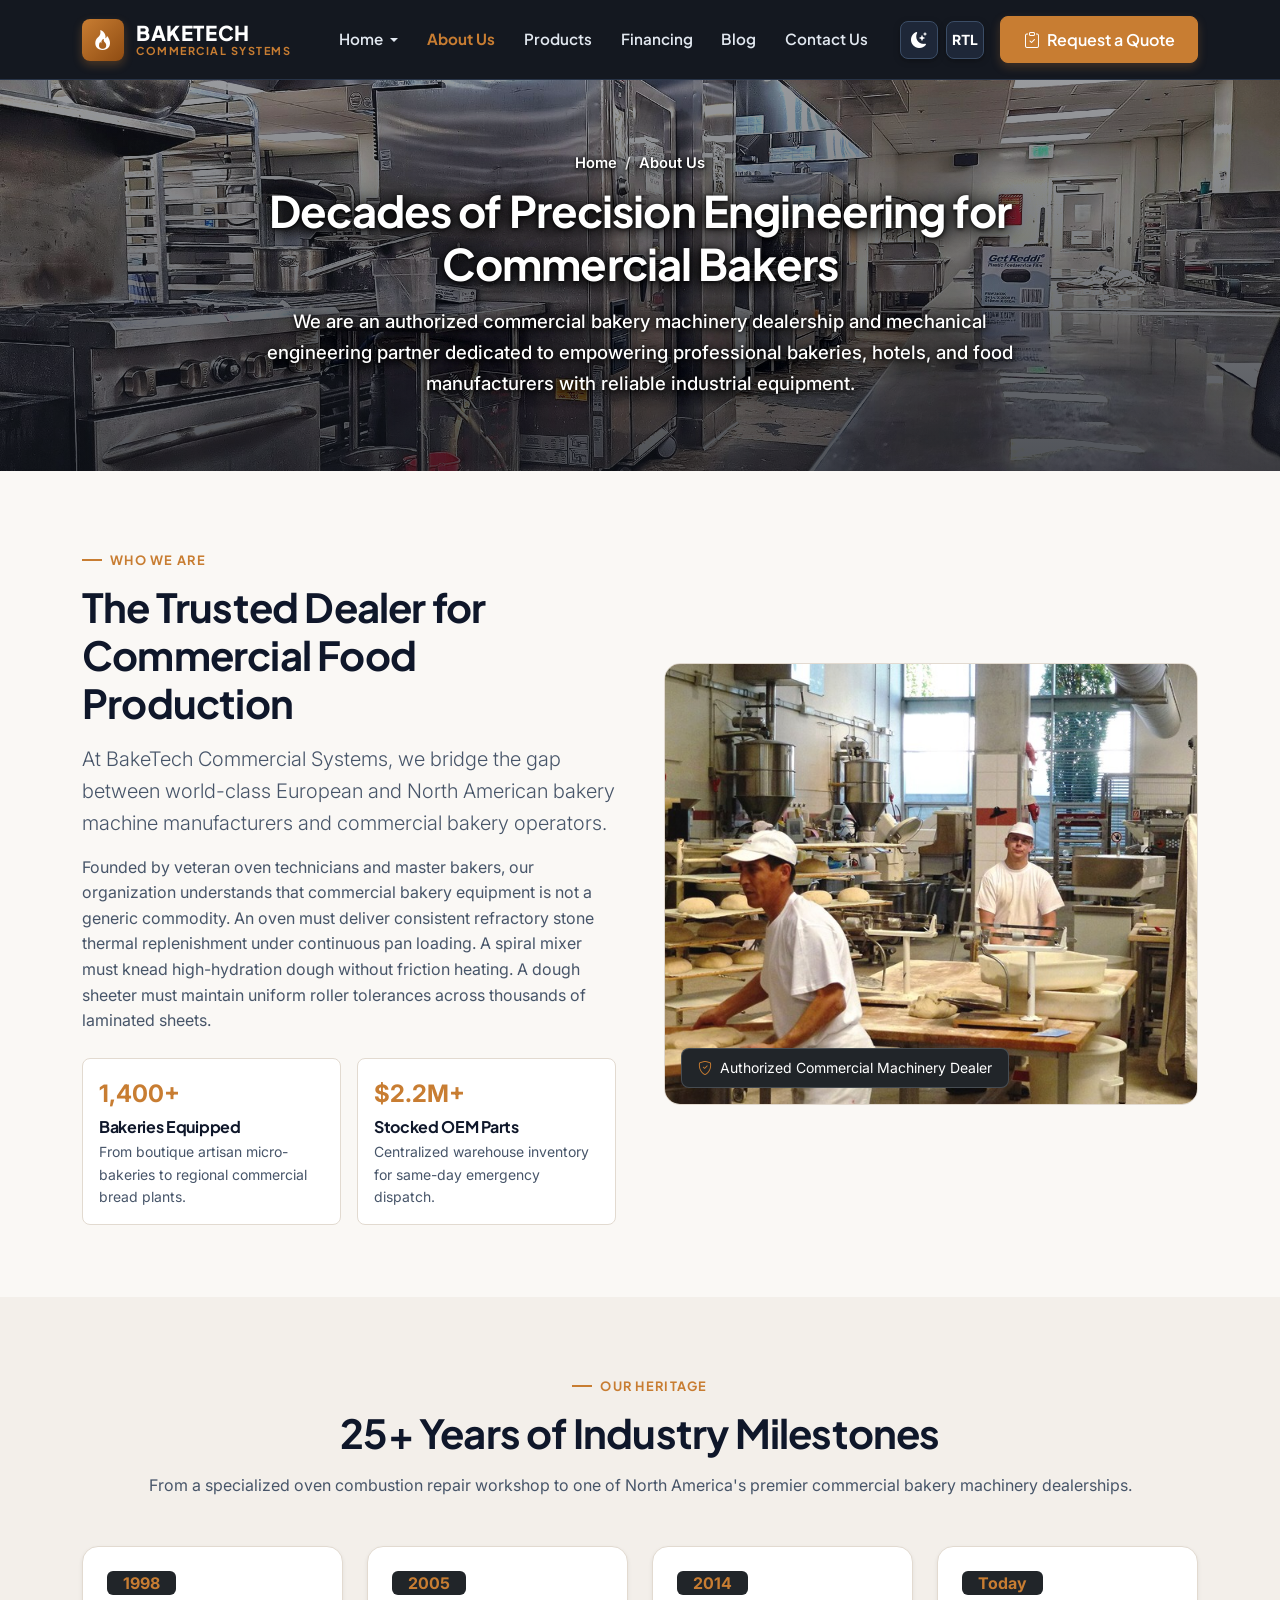
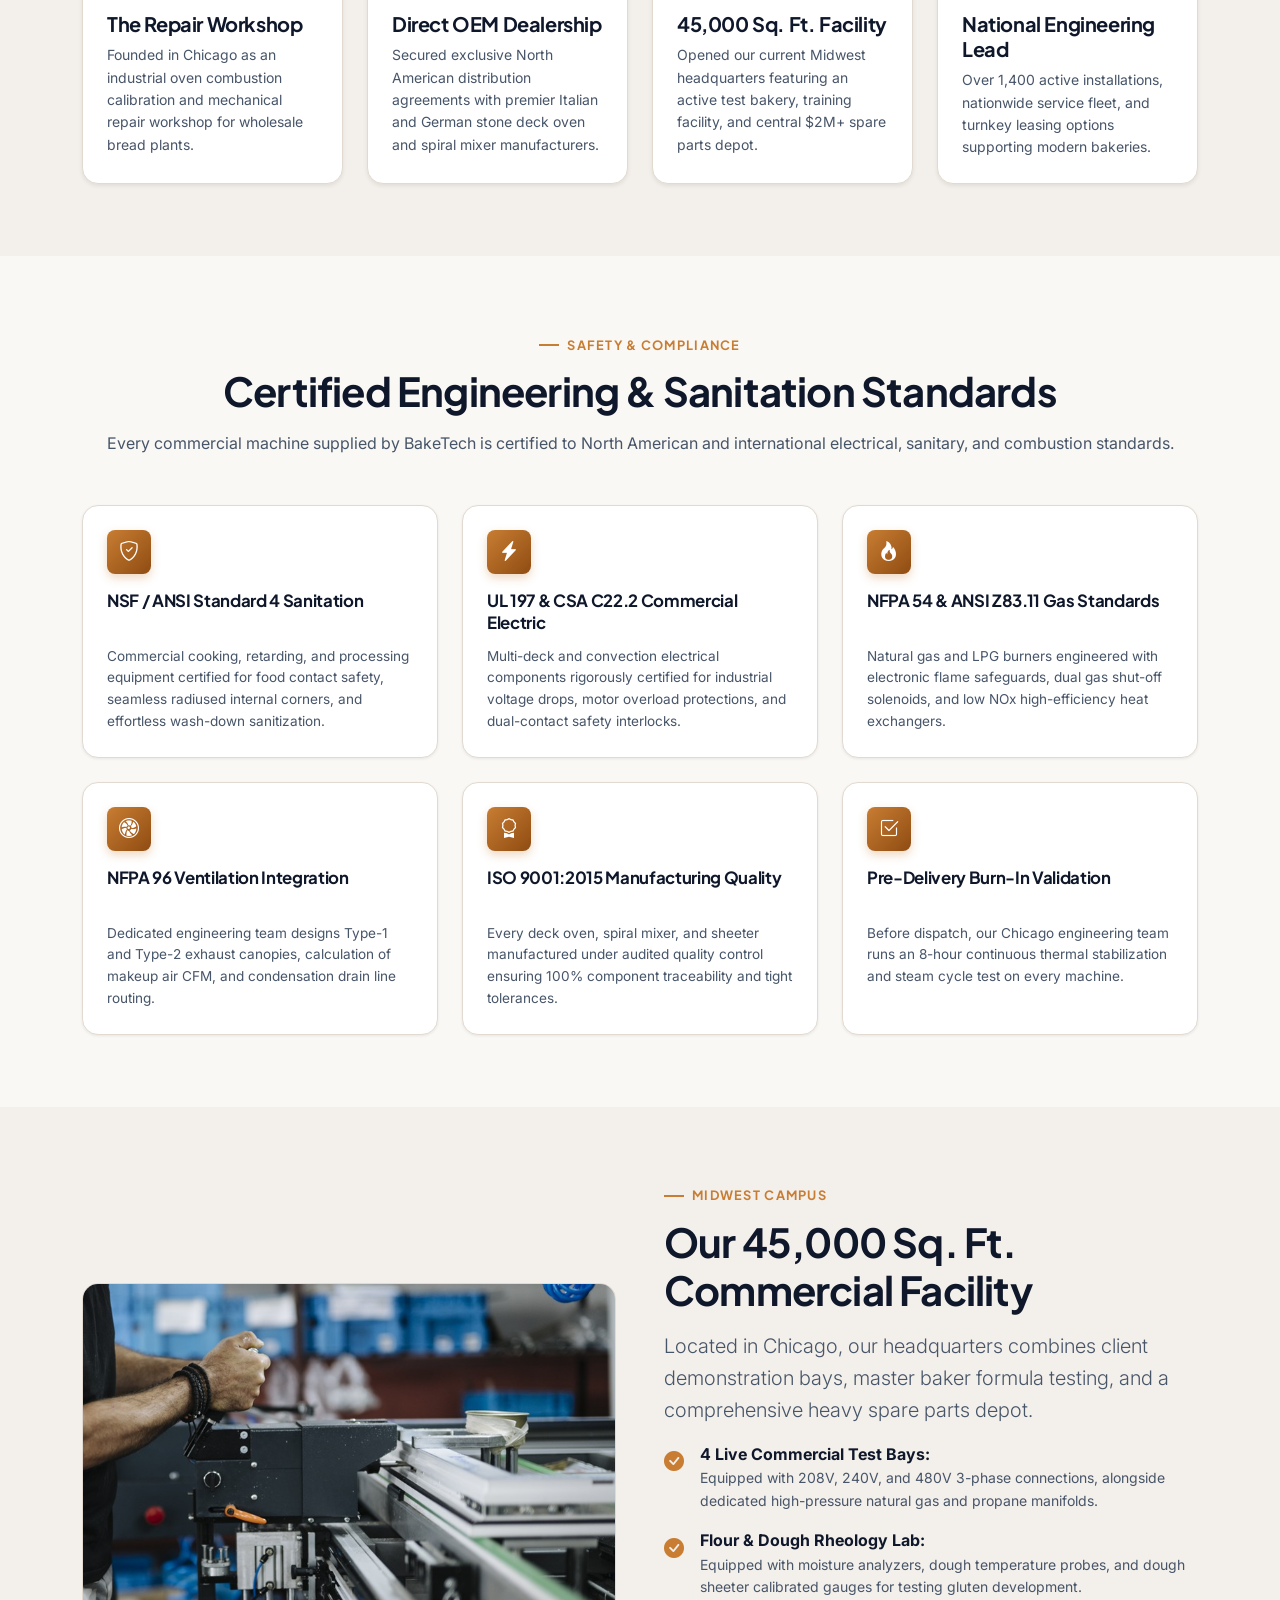
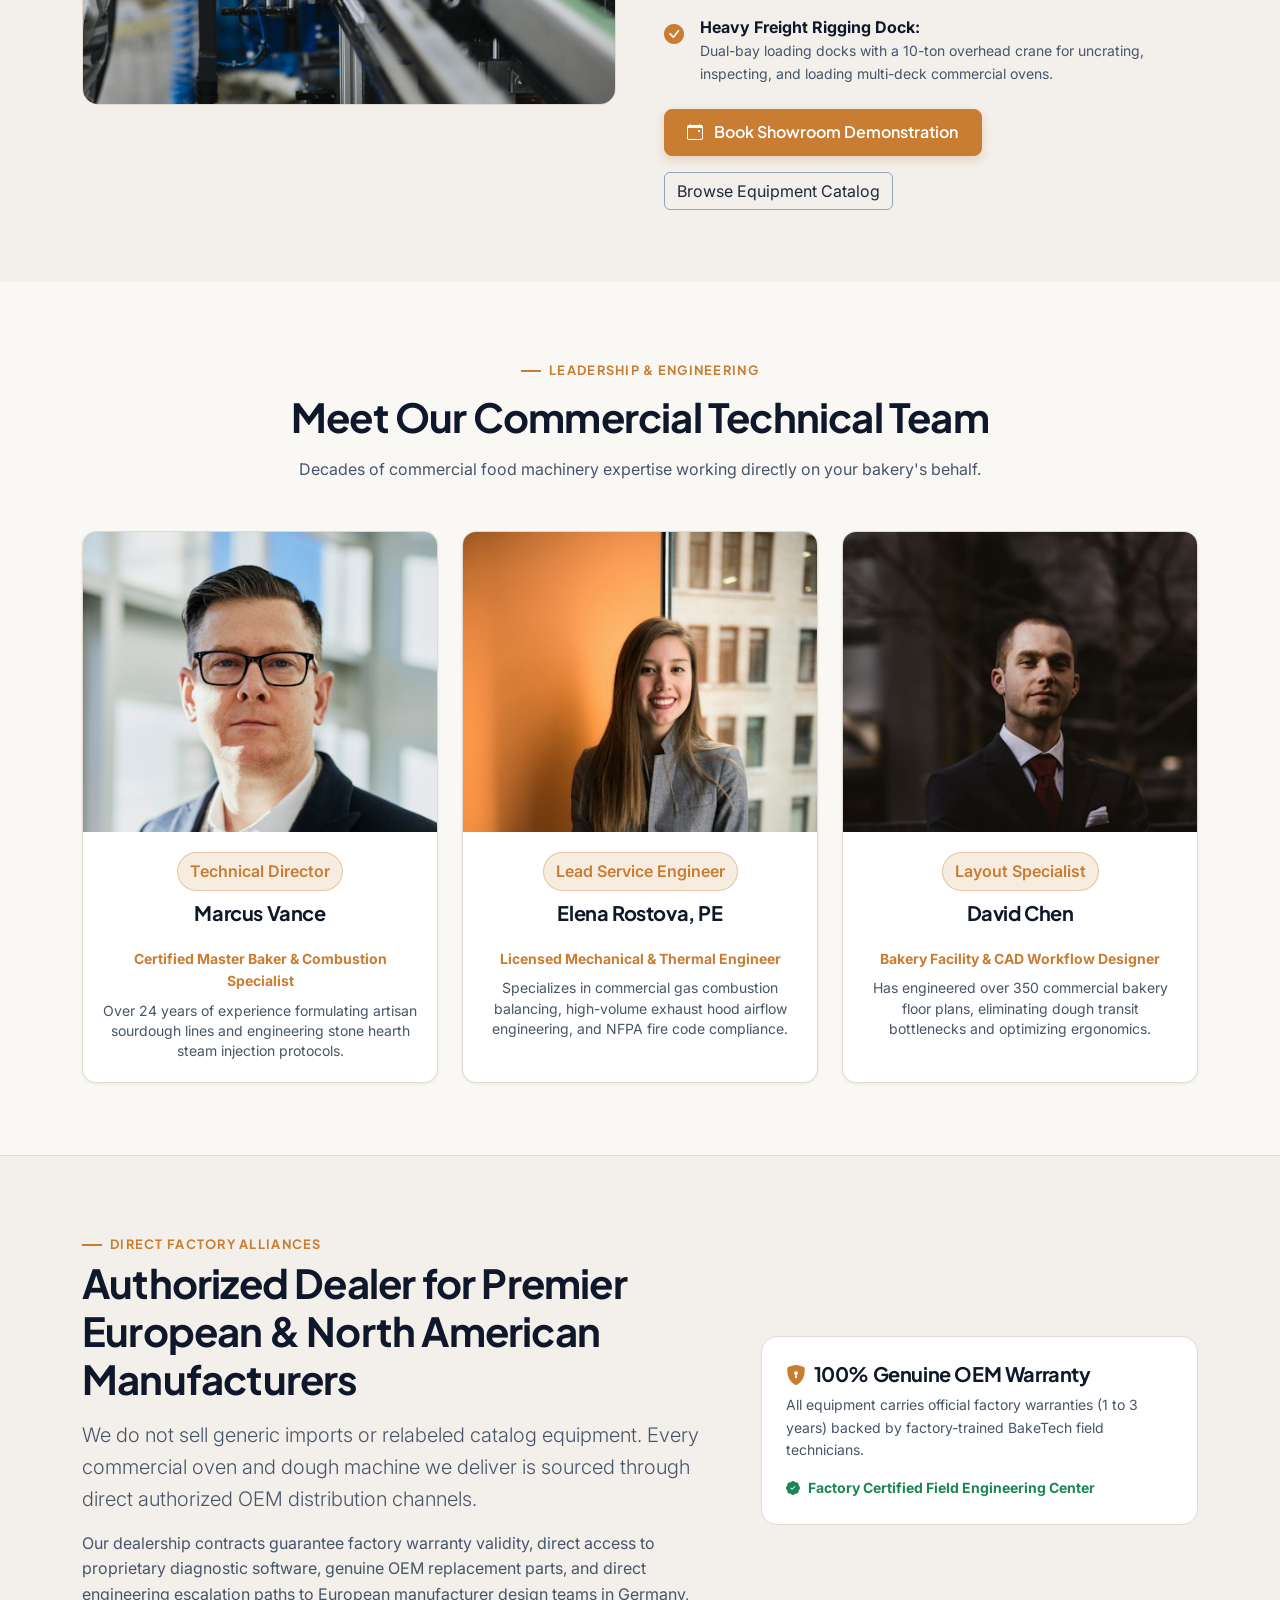
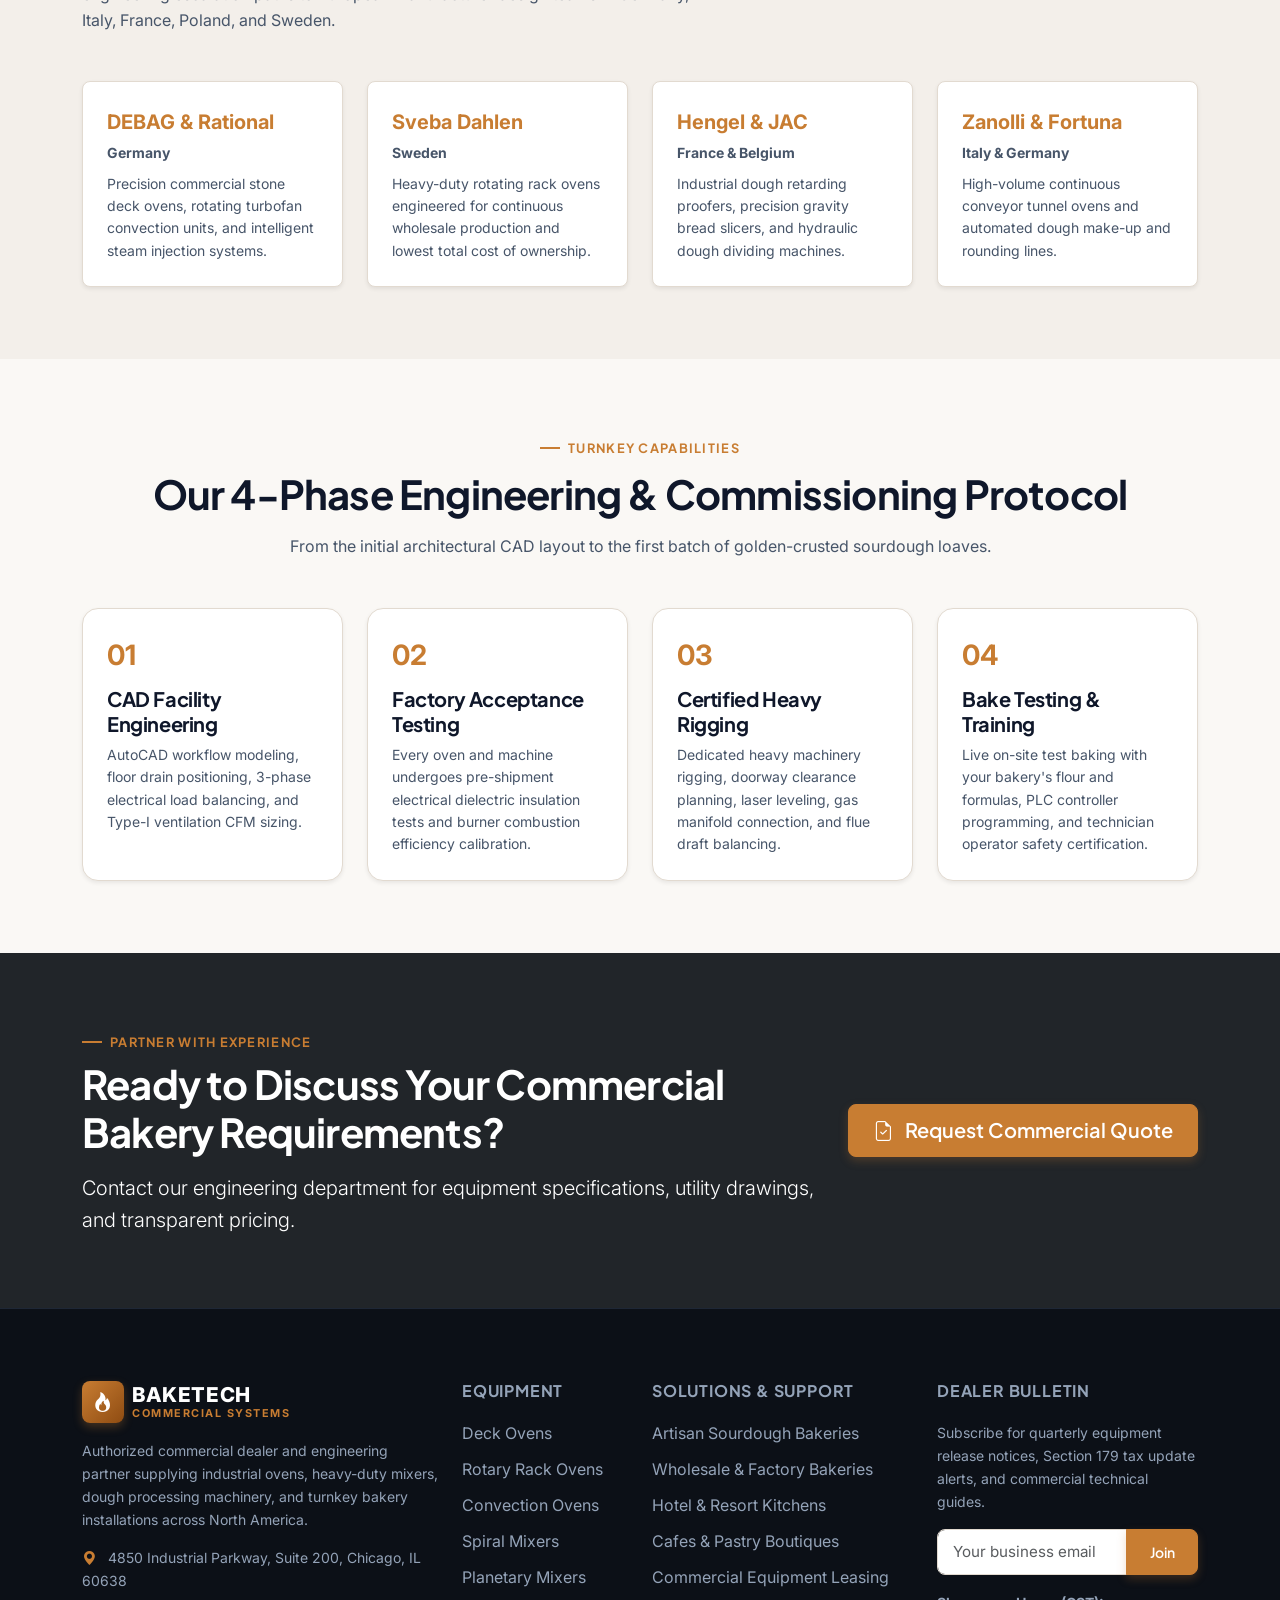
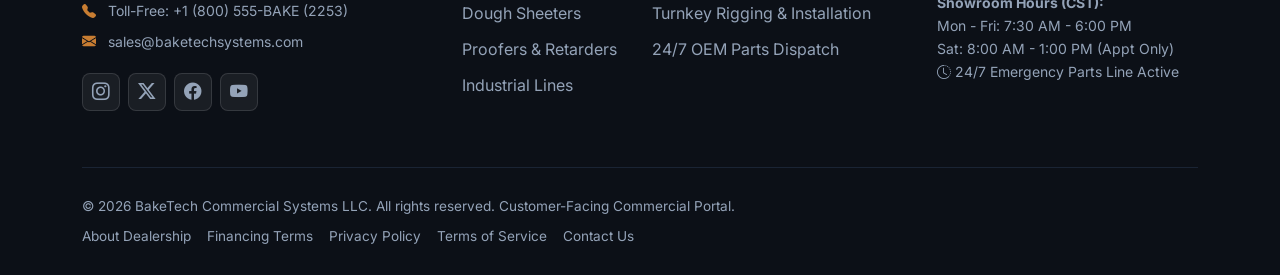
==== commit cb81cd8f: "updated message" ====
--- a/about.html
+++ b/about.html
@@ -1,4 +1,4 @@
-﻿<!DOCTYPE html>
+<!DOCTYPE html>
 <html lang="en" data-bs-theme="light" dir="ltr">
 <head>
   <meta charset="UTF-8">
@@ -204,42 +204,42 @@
 
       <div class="row g-4">
         <div class="col-md-6 col-lg-4">
-          <div class="p-4 rounded-4 bg-surface border border-subtle h-100 shadow-sm">
+          <div class="standards-card p-4 rounded-4 bg-surface border border-subtle h-100 shadow-sm">
             <div class="brand-icon-box mb-3"><i class="bi bi-shield-check"></i></div>
             <h5 class="fw-bold mb-2 text-main">NSF / ANSI Standard 4 Sanitation</h5>
             <p class="small text-muted mb-0">Commercial cooking, retarding, and processing equipment certified for food contact safety, seamless radiused internal corners, and effortless wash-down sanitization.</p>
           </div>
         </div>
         <div class="col-md-6 col-lg-4">
-          <div class="p-4 rounded-4 bg-surface border border-subtle h-100 shadow-sm">
+          <div class="standards-card p-4 rounded-4 bg-surface border border-subtle h-100 shadow-sm">
             <div class="brand-icon-box mb-3"><i class="bi bi-lightning-charge-fill"></i></div>
             <h5 class="fw-bold mb-2 text-main">UL 197 & CSA C22.2 Commercial Electric</h5>
             <p class="small text-muted mb-0">Multi-deck and convection electrical components rigorously certified for industrial voltage drops, motor overload protections, and dual-contact safety interlocks.</p>
           </div>
         </div>
         <div class="col-md-6 col-lg-4">
-          <div class="p-4 rounded-4 bg-surface border border-subtle h-100 shadow-sm">
+          <div class="standards-card p-4 rounded-4 bg-surface border border-subtle h-100 shadow-sm">
             <div class="brand-icon-box mb-3"><i class="bi bi-fire"></i></div>
             <h5 class="fw-bold mb-2 text-main">NFPA 54 & ANSI Z83.11 Gas Standards</h5>
             <p class="small text-muted mb-0">Natural gas and LPG burners engineered with electronic flame safeguards, dual gas shut-off solenoids, and low NOx high-efficiency heat exchangers.</p>
           </div>
         </div>
         <div class="col-md-6 col-lg-4">
-          <div class="p-4 rounded-4 bg-surface border border-subtle h-100 shadow-sm">
+          <div class="standards-card p-4 rounded-4 bg-surface border border-subtle h-100 shadow-sm">
             <div class="brand-icon-box mb-3"><i class="bi bi-fan"></i></div>
             <h5 class="fw-bold mb-2 text-main">NFPA 96 Ventilation Integration</h5>
             <p class="small text-muted mb-0">Dedicated engineering team designs Type-1 and Type-2 exhaust canopies, calculation of makeup air CFM, and condensation drain line routing.</p>
           </div>
         </div>
         <div class="col-md-6 col-lg-4">
-          <div class="p-4 rounded-4 bg-surface border border-subtle h-100 shadow-sm">
+          <div class="standards-card p-4 rounded-4 bg-surface border border-subtle h-100 shadow-sm">
             <div class="brand-icon-box mb-3"><i class="bi bi-award"></i></div>
             <h5 class="fw-bold mb-2 text-main">ISO 9001:2015 Manufacturing Quality</h5>
             <p class="small text-muted mb-0">Every deck oven, spiral mixer, and sheeter manufactured under audited quality control ensuring 100% component traceability and tight tolerances.</p>
           </div>
         </div>
         <div class="col-md-6 col-lg-4">
-          <div class="p-4 rounded-4 bg-surface border border-subtle h-100 shadow-sm">
+          <div class="standards-card p-4 rounded-4 bg-surface border border-subtle h-100 shadow-sm">
             <div class="brand-icon-box mb-3"><i class="bi bi-check2-square"></i></div>
             <h5 class="fw-bold mb-2 text-main">Pre-Delivery Burn-In Validation</h5>
             <p class="small text-muted mb-0">Before dispatch, our Chicago engineering team runs an 8-hour continuous thermal stabilization and steam cycle test on every machine.</p>
@@ -311,7 +311,7 @@
 
       <div class="row g-4 justify-content-center">
         <div class="col-md-6 col-lg-4">
-          <div class="card-custom text-center">
+          <div class="card-custom text-center team-card">
             <div class="card-img-wrapper" style="padding-top: 85%;">
               <img src="assets/images/team/team-lead-technician.jpg" alt="Marcus Vance - Master Baker & Technical Director">
             </div>
@@ -325,7 +325,7 @@
         </div>
 
         <div class="col-md-6 col-lg-4">
-          <div class="card-custom text-center">
+          <div class="card-custom text-center team-card">
             <div class="card-img-wrapper" style="padding-top: 85%;">
               <img src="assets/images/team/team-service-manager.jpg" alt="Elena Rostova - Commercial Ovens Project Engineer">
             </div>
@@ -339,7 +339,7 @@
         </div>
 
         <div class="col-md-6 col-lg-4">
-          <div class="card-custom text-center">
+          <div class="card-custom text-center team-card">
             <div class="card-img-wrapper" style="padding-top: 85%;">
               <img src="assets/images/team/team-sales-consultant.jpg" alt="David Chen - Bakery Layout Specialist">
             </div>
--- a/assets/css/style.css
+++ b/assets/css/style.css
@@ -1057,6 +1057,212 @@
   padding: 0.35rem 0.7rem;
   border-radius: 0.375rem;
   box-shadow: 0 2px 6px rgba(0,0,0,0.2);
+}
+
+/* Team Member Cards - Perfect Face Alignment Without Clipping */
+.team-card .card-img-wrapper img {
+  object-fit: cover !important;
+  object-position: center top !important;
+}
+
+/* Standards & Certifications Cards - Precise Text and Icon Alignment */
+.standards-card {
+  display: flex !important;
+  flex-direction: column !important;
+  padding: 1.5rem !important;
+  border-radius: 1rem !important;
+  background-color: var(--bg-surface) !important;
+  border: 1px solid var(--border-subtle) !important;
+  height: 100% !important;
+  box-shadow: var(--shadow-sm) !important;
+}
+
+.standards-card .brand-icon-box {
+  width: 44px !important;
+  height: 44px !important;
+  font-size: 1.25rem !important;
+  margin-bottom: 1rem !important;
+  flex-shrink: 0 !important;
+  display: flex !important;
+  align-items: center !important;
+  justify-content: center !important;
+}
+
+.standards-card h5 {
+  font-size: 1.05rem !important;
+  font-weight: 700 !important;
+  line-height: 1.35 !important;
+  min-height: 2.85rem !important;
+  display: flex !important;
+  align-items: flex-start !important;
+  margin-bottom: 0.65rem !important;
+}
+
+.standards-card p {
+  font-size: 0.85rem !important;
+  line-height: 1.6 !important;
+  color: var(--text-muted) !important;
+  margin-bottom: 0 !important;
+}
+
+/* Pricing Tier Cards - Perfectly Balanced Vertical Alignment */
+.pricing-tier-card {
+  display: flex !important;
+  flex-direction: column !important;
+  padding: 1.5rem !important;
+  border-radius: 1rem !important;
+  background-color: var(--bg-surface) !important;
+  border: 1px solid var(--border-subtle) !important;
+  height: 100% !important;
+  box-shadow: var(--shadow-sm) !important;
+}
+
+.pricing-tier-card .pricing-header-row {
+  min-height: 34px !important;
+  display: flex !important;
+  justify-content: space-between !important;
+  align-items: center !important;
+  margin-bottom: 1rem !important;
+}
+
+.pricing-tier-card .tier-badge {
+  font-size: 0.78rem !important;
+  font-weight: 700 !important;
+  letter-spacing: 0.02em !important;
+  padding: 0.35rem 0.85rem !important;
+  border-radius: 9999px !important;
+  display: inline-flex !important;
+  align-items: center !important;
+  justify-content: center !important;
+  min-height: 28px !important;
+}
+
+.pricing-tier-card .tier-title {
+  font-size: 1.15rem !important;
+  font-weight: 700 !important;
+  line-height: 1.35 !important;
+  min-height: 2.85rem !important;
+  display: flex !important;
+  align-items: flex-start !important;
+  margin-bottom: 0.5rem !important;
+}
+
+.pricing-tier-card .tier-desc {
+  font-size: 0.84rem !important;
+  line-height: 1.5 !important;
+  color: var(--text-muted) !important;
+  min-height: 2.75rem !important;
+  margin-bottom: 1rem !important;
+  display: flex !important;
+  align-items: flex-start !important;
+}
+
+.pricing-tier-card .tier-checklist {
+  list-style: none !important;
+  padding: 0 !important;
+  margin-bottom: 1.25rem !important;
+  border-top: 1px solid var(--border-subtle) !important;
+  padding-top: 1rem !important;
+}
+
+.pricing-tier-card .tier-req-item {
+  min-height: 2.6rem !important;
+  display: flex !important;
+  align-items: flex-start !important;
+  gap: 0.35rem !important;
+  margin-bottom: 0.65rem !important;
+  font-size: 0.83rem !important;
+  line-height: 1.35 !important;
+}
+
+.pricing-tier-card .tier-req-item i {
+  flex-shrink: 0 !important;
+  font-size: 1.05rem !important;
+  margin-top: -1px !important;
+}
+
+.pricing-tier-card .tier-btn-row {
+  margin-top: auto !important;
+  width: 100% !important;
+}
+
+.pricing-tier-card .tier-btn-row .btn {
+  height: 42px !important;
+  min-height: 42px !important;
+  display: inline-flex !important;
+  align-items: center !important;
+  justify-content: center !important;
+  font-weight: 600 !important;
+  font-size: 0.85rem !important;
+}
+
+/* Department Directory Cards - Perfect Alignment & Spacing */
+.dept-directory-card {
+  display: flex !important;
+  flex-direction: column !important;
+  padding: 1.5rem !important;
+  border-radius: 1rem !important;
+  background-color: var(--bg-surface) !important;
+  border: 1px solid var(--border-subtle) !important;
+  height: 100% !important;
+  box-shadow: var(--shadow-sm) !important;
+}
+
+.dept-directory-card .brand-icon-box {
+  width: 44px !important;
+  height: 44px !important;
+  font-size: 1.25rem !important;
+  margin-bottom: 1rem !important;
+  flex-shrink: 0 !important;
+  display: flex !important;
+  align-items: center !important;
+  justify-content: center !important;
+}
+
+.dept-directory-card .dept-name {
+  font-size: 1.05rem !important;
+  font-weight: 700 !important;
+  line-height: 1.35 !important;
+  min-height: 2.85rem !important;
+  display: flex !important;
+  align-items: flex-start !important;
+  margin-bottom: 0.35rem !important;
+}
+
+.dept-directory-card .dept-ext {
+  min-height: 1.25rem !important;
+  margin-bottom: 0.75rem !important;
+  display: block !important;
+  font-size: 0.8rem !important;
+  font-weight: 700 !important;
+}
+
+.dept-directory-card .dept-desc {
+  font-size: 0.83rem !important;
+  line-height: 1.5 !important;
+  color: var(--text-muted) !important;
+  min-height: 4.25rem !important;
+  margin-bottom: 1rem !important;
+  display: flex !important;
+  align-items: flex-start !important;
+}
+
+.dept-directory-card .dept-email {
+  margin-top: auto !important;
+  border-top: 1px solid var(--border-subtle) !important;
+  padding-top: 0.75rem !important;
+  font-size: 0.78rem !important;
+  white-space: nowrap !important;
+  overflow: hidden !important;
+  text-overflow: ellipsis !important;
+}
+
+.dept-directory-card .dept-email a {
+  display: block !important;
+  white-space: nowrap !important;
+  overflow: hidden !important;
+  text-overflow: ellipsis !important;
+  font-size: 0.78rem !important;
 }
 
 .card-custom {
@@ -1161,30 +1367,27 @@
   line-height: 1.25 !important;
 }
 
-/* Title - Full Content Without Ellipsis */
+/* Title - Uniform Height & Alignment */
 #productsGrid .card-body-custom h5 {
   font-size: 0.98rem !important;
   font-weight: 700 !important;
   line-height: 1.35 !important;
-  height: auto !important;
-  min-height: auto !important;
-  max-height: none !important;
+  min-height: 2.75rem !important;
+  display: flex !important;
+  align-items: flex-start !important;
   overflow: visible !important;
-  display: block !important;
   -webkit-line-clamp: unset !important;
   text-overflow: clip !important;
   margin-bottom: 0.5rem !important;
 }
 
-/* Short Description - Full Content Without Ellipsis */
+/* Short Description - Uniform Height & Alignment */
 #productsGrid .card-body-custom p.card-desc,
 #productsGrid .card-body-custom p.small {
   font-size: 0.83rem !important;
   line-height: 1.5 !important;
   color: var(--text-muted) !important;
-  height: auto !important;
-  min-height: auto !important;
-  max-height: none !important;
+  min-height: 3.85rem !important;
   overflow: visible !important;
   display: block !important;
   -webkit-line-clamp: unset !important;
@@ -1192,15 +1395,14 @@
   margin-bottom: 0.75rem !important;
 }
 
-/* Application Tags - Full Content Without Ellipsis */
+/* Application Tags - Uniform Height & Alignment */
 #productsGrid .card-badge-container {
-  height: auto !important;
-  min-height: auto !important;
-  max-height: none !important;
+  min-height: 5.25rem !important;
   overflow: visible !important;
   display: flex !important;
   flex-wrap: wrap !important;
-  align-items: center !important;
+  align-items: flex-start !important;
+  align-content: flex-start !important;
   gap: 0.35rem !important;
   margin-bottom: 0.85rem !important;
 }
@@ -1238,13 +1440,13 @@
   display: flex !important;
   justify-content: space-between !important;
   align-items: center !important;
-  padding: 0.35rem 0.65rem !important;
+  padding: 0.3rem 0.65rem !important;
   border-radius: 0.375rem !important;
   background-color: var(--bg-surface-alt) !important;
   border: 1px solid var(--border-subtle) !important;
-  height: 56px !important;
-  min-height: 56px !important;
-  max-height: 56px !important;
+  height: 52px !important;
+  min-height: 52px !important;
+  max-height: 52px !important;
   box-sizing: border-box !important;
   gap: 0.5rem !important;
 }
@@ -1325,13 +1527,13 @@
   box-sizing: border-box !important;
 }
 
-/* Category Grid Card */
+/* Category Grid Card - Enhanced High Contrast for Box Containers */
 .category-card {
   position: relative;
   border-radius: 0.875rem;
   overflow: hidden;
   box-shadow: var(--shadow-md);
-  height: 260px;
+  height: 270px;
   display: flex;
   flex-direction: column;
   justify-content: flex-end;
@@ -1359,8 +1561,14 @@
   left: 0;
   right: 0;
   bottom: 0;
-  background: linear-gradient(to top, rgba(15, 23, 42, 0.95) 0%, rgba(15, 23, 42, 0.4) 60%, transparent 100%);
+  background: linear-gradient(to top, 
+    rgba(10, 15, 25, 0.98) 0%, 
+    rgba(10, 15, 25, 0.90) 45%, 
+    rgba(10, 15, 25, 0.65) 75%, 
+    rgba(10, 15, 25, 0.28) 100%
+  );
   z-index: 1;
+  pointer-events: none;
   transition: background var(--transition-fast);
 }
 
@@ -1374,7 +1582,11 @@
 }
 
 .category-card:hover::after {
-  background: linear-gradient(to top, rgba(200, 125, 50, 0.95) 0%, rgba(15, 23, 42, 0.5) 70%, transparent 100%);
+  background: linear-gradient(to top, 
+    rgba(200, 125, 50, 0.98) 0%, 
+    rgba(15, 23, 42, 0.85) 60%, 
+    rgba(15, 23, 42, 0.45) 100%
+  );
 }
 
 .category-card-content {
@@ -1382,20 +1594,44 @@
   z-index: 2;
 }
 
+.category-card .badge {
+  background-color: rgba(11, 15, 23, 0.88) !important;
+  color: #FBBF24 !important;
+  border: 1px solid rgba(251, 191, 36, 0.45) !important;
+  font-size: 0.74rem !important;
+  font-weight: 700 !important;
+  letter-spacing: 0.03em !important;
+  padding: 0.3rem 0.65rem !important;
+  text-shadow: 0 1px 3px rgba(0, 0, 0, 0.9) !important;
+  backdrop-filter: none !important;
+}
+
 .category-card-title {
-  font-size: 1.25rem;
-  font-weight: 700;
-  color: #FFFFFF !important;
-  margin-bottom: 0.25rem;
+  font-size: 1.25rem !important;
+  font-weight: 700 !important;
+  color: #FFFFFF !important;
+  margin-bottom: 0.35rem !important;
+  text-shadow: 0 2px 10px rgba(0, 0, 0, 0.98), 0 1px 3px rgba(0, 0, 0, 0.98) !important;
+}
+
+.category-card p,
+.category-card-content p {
+  font-size: 0.84rem !important;
+  line-height: 1.45 !important;
+  color: #FFFFFF !important;
+  opacity: 1 !important;
+  text-shadow: 0 1px 6px rgba(0, 0, 0, 0.98), 0 1px 2px rgba(0, 0, 0, 0.98) !important;
+  margin-bottom: 0.5rem !important;
 }
 
 .category-card-link {
-  font-size: 0.85rem;
-  font-weight: 600;
-  color: var(--color-accent-gold);
-  display: inline-flex;
-  align-items: center;
-  gap: 0.35rem;
+  font-size: 0.85rem !important;
+  font-weight: 700 !important;
+  color: #FBBF24 !important;
+  display: inline-flex !important;
+  align-items: center !important;
+  gap: 0.35rem !important;
+  text-shadow: 0 1px 4px rgba(0, 0, 0, 0.98) !important;
 }
 
 /* ==========================================================================
